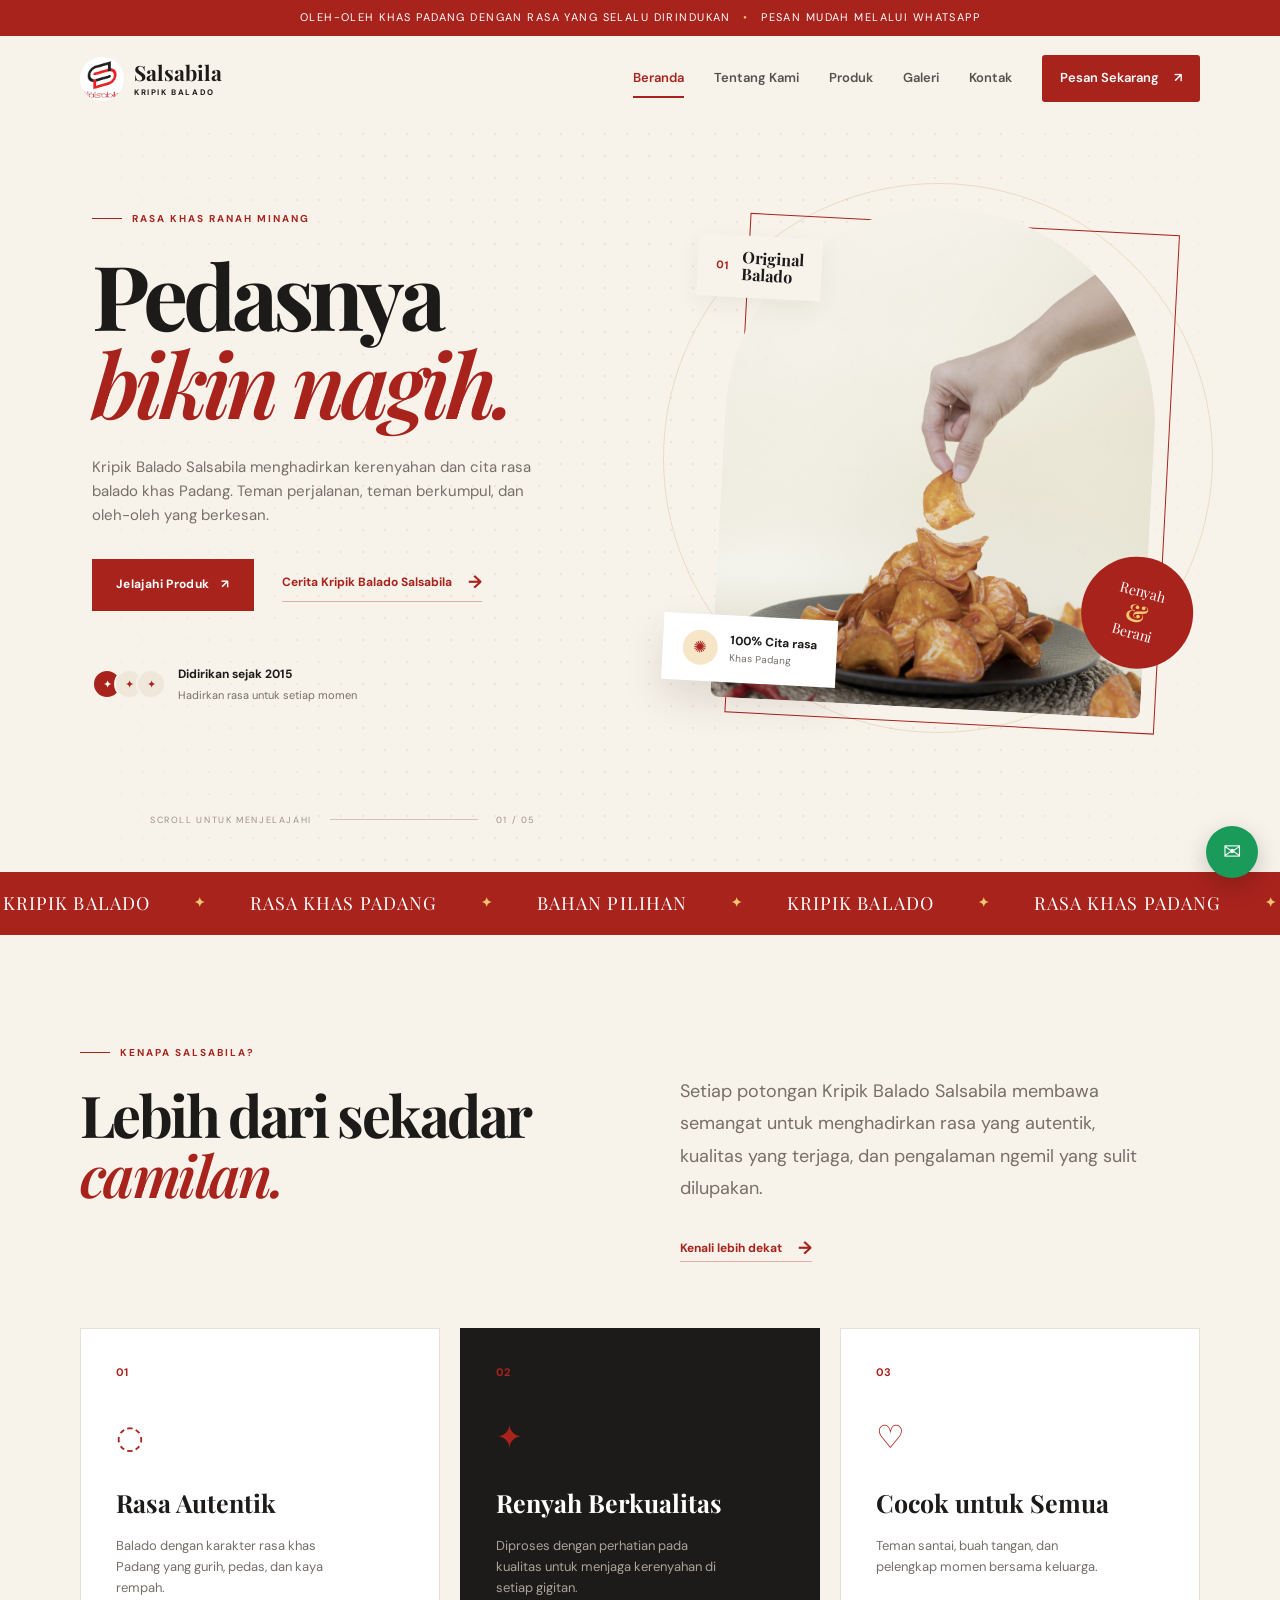
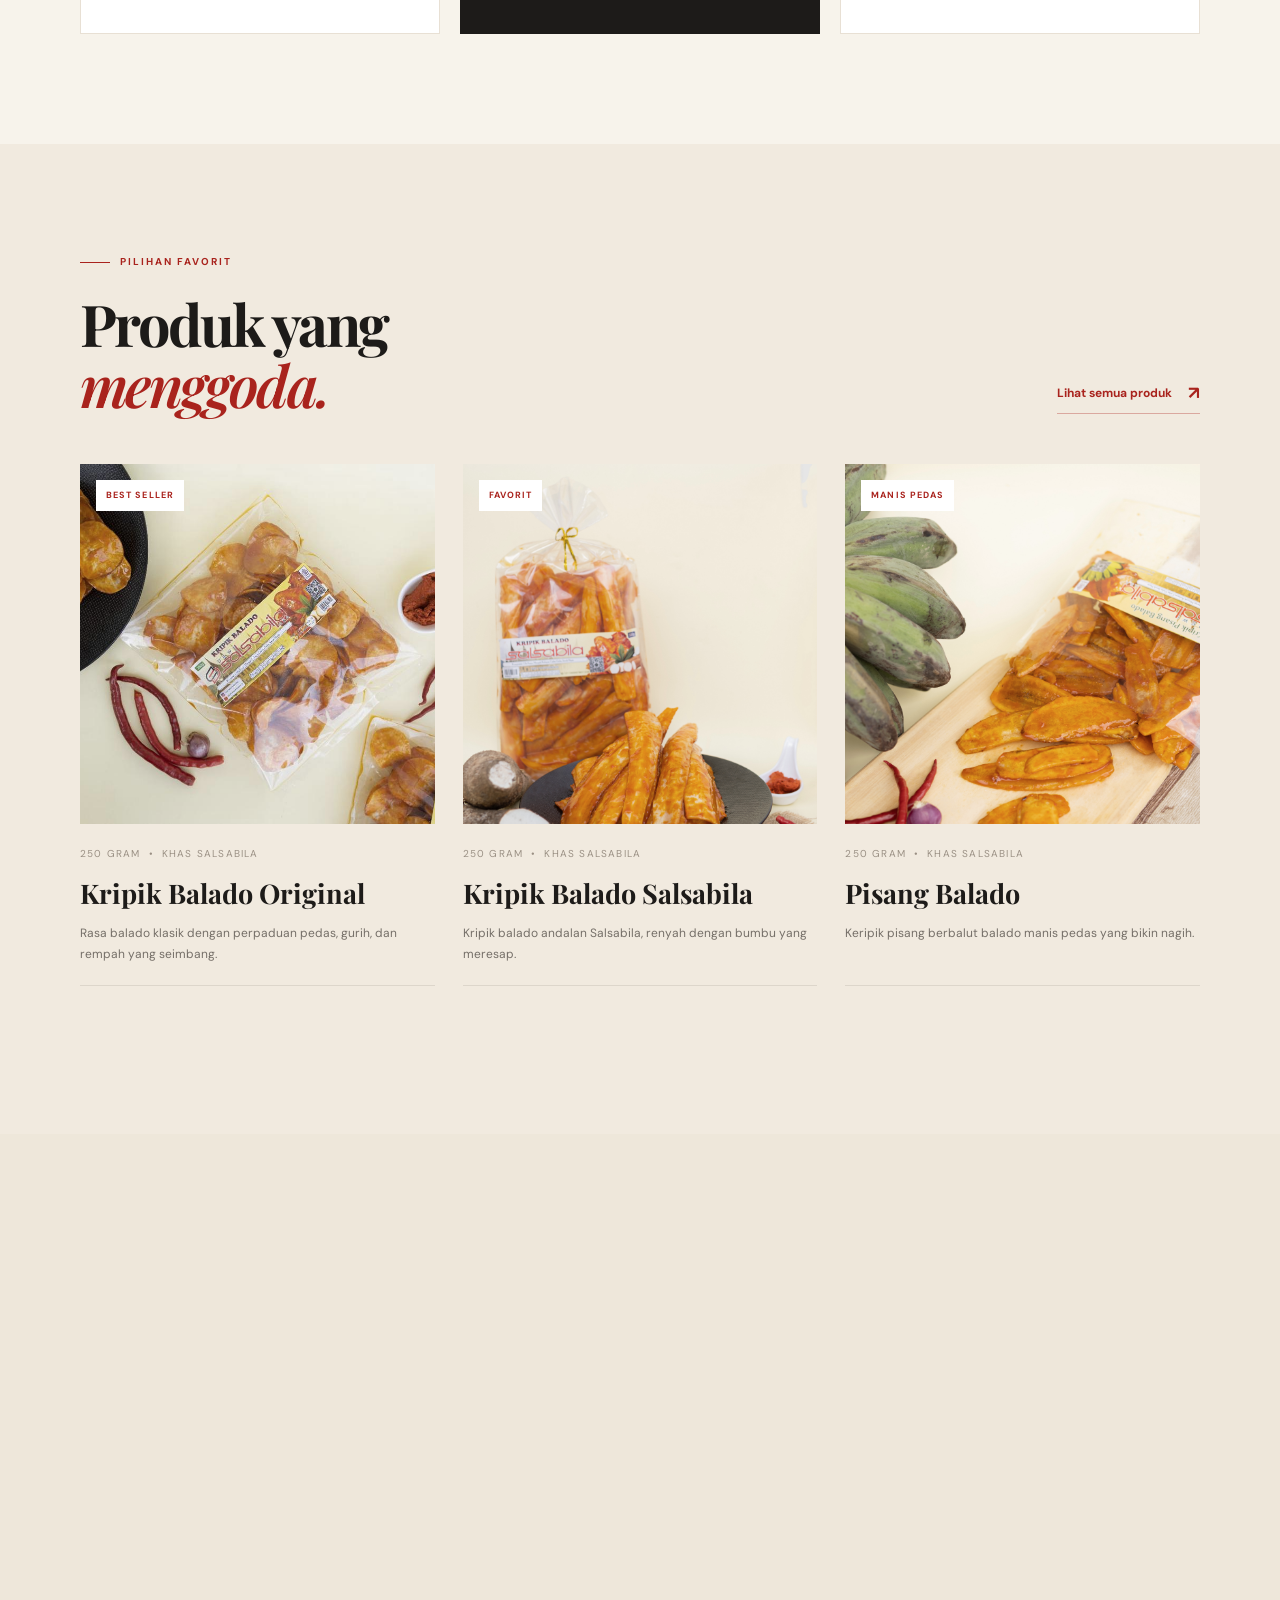
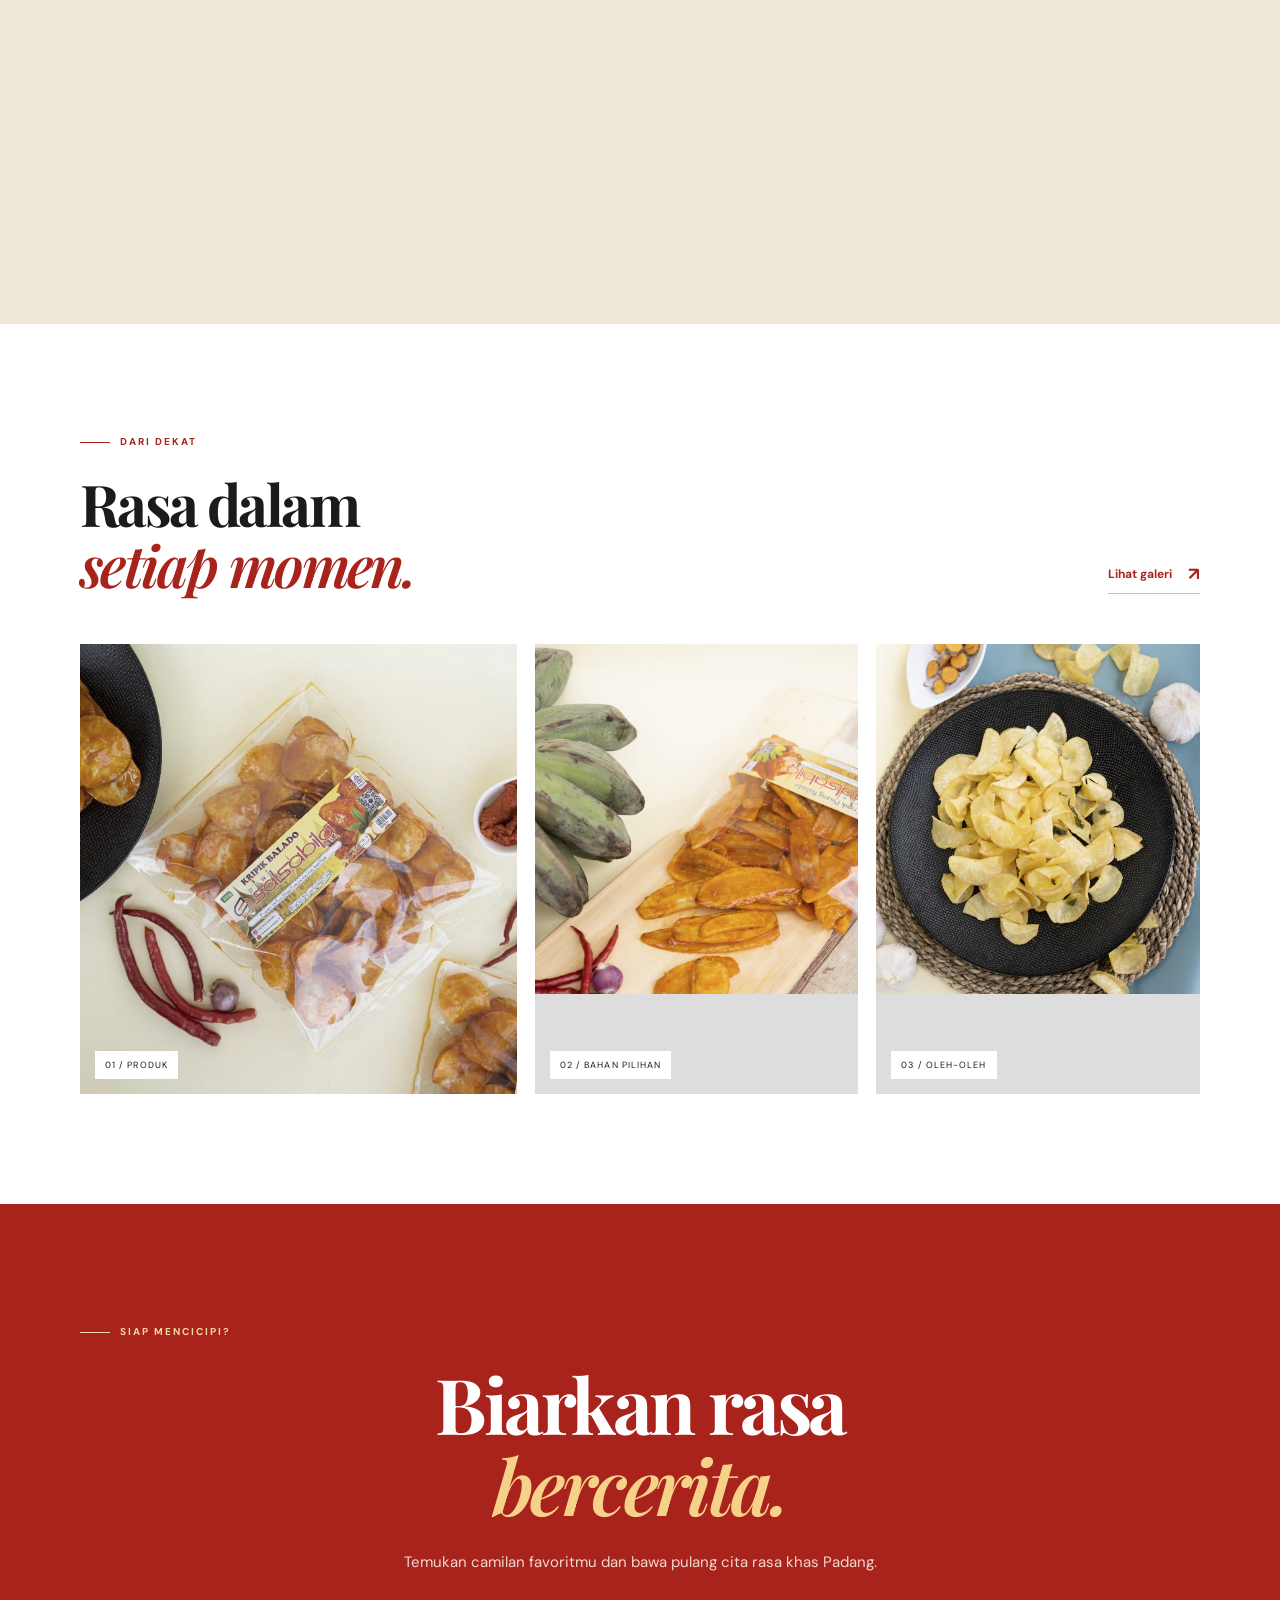
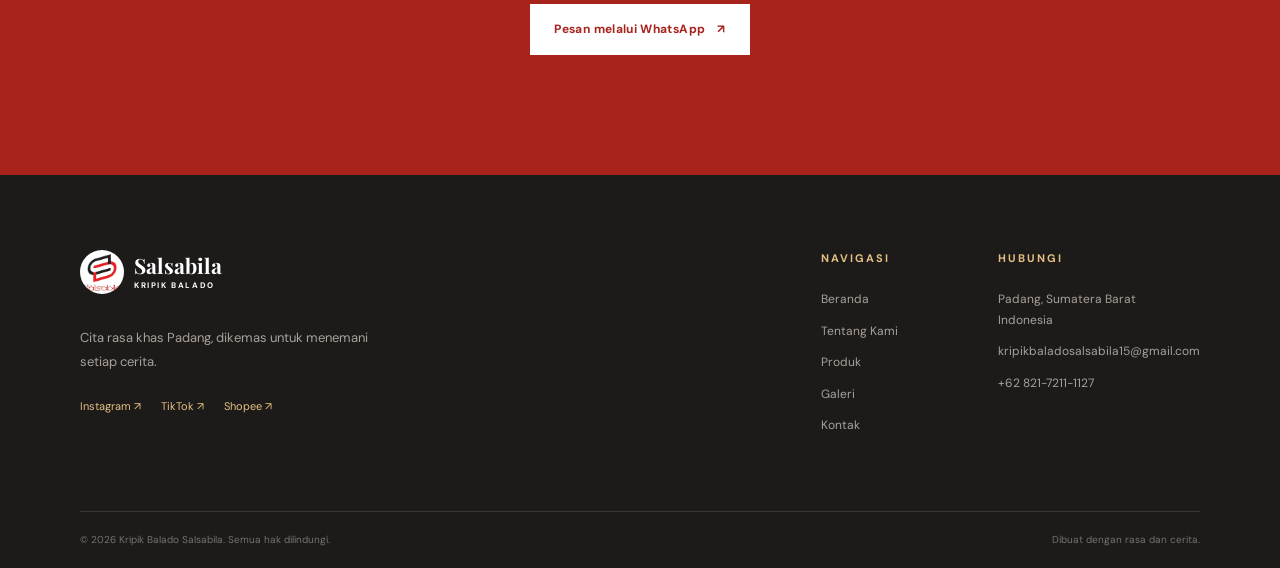
==== index.html @ 3f6d56c0 "project Bismillah YaAllah" ====
<!DOCTYPE html>
<html lang="id">

<head>
  <meta charset="UTF-8">
  <meta name="viewport" content="width=device-width, initial-scale=1.0">
  <meta name="description" content="Kripik Balado Salsabila - Cita rasa khas Padang, renyah, gurih, dan balado yang menggoda.">
  <title>Kripik Balado Salsabila | Cita Rasa Khas Padang</title>
  <link rel="icon" href="assets/images/logo.png">
  <link rel="preconnect" href="https://fonts.googleapis.com">
  <link rel="preconnect" href="https://fonts.gstatic.com" crossorigin>
  <link href="https://fonts.googleapis.com/css2?family=DM+Sans:wght@400;500;600;700&family=Playfair+Display:wght@600;700;800&display=swap" rel="stylesheet">
  <link rel="stylesheet" href="assets/css/style.css?v=5">
  <link rel="stylesheet" href="assets/css/components.css?v=5">
  <link rel="stylesheet" href="assets/css/responsive.css?v=5">
</head>

<body>
  <div class="announcement-bar">
    Oleh-oleh khas Padang dengan rasa yang selalu dirindukan <span>&bull;</span> Pesan mudah melalui WhatsApp
  </div>

  <header class="site-header" id="siteHeader">
    <div class="container nav-wrapper">
      <a class="brand" href="index.html" aria-label="Kripik Balado Salsabila">
        <span class="brand-mark"><img src="assets/images/logo.png" alt="Logo Kripik Balado Salsabila"></span>
        <span class="brand-text"><strong>Salsabila</strong><small>KRIPIK BALADO</small></span>
      </a>
      <button class="nav-toggle" id="navToggle" aria-label="Buka menu" aria-expanded="false">
        <span></span><span></span><span></span>
      </button>
      <nav class="main-nav" id="mainNav">
        <a class="active" href="index.html">Beranda</a>
        <a href="tentang.html">Tentang Kami</a>
        <a href="produk.html">Produk</a>
        <a href="galeri.html">Galeri</a>
        <a href="kontak.html">Kontak</a>
        <a class="nav-cta" href="https://wa.me/6282172111127?text=Halo%20Kripik%20Balado%20Salsabila,%20saya%20ingin%20memesan%20produk." target="_blank" rel="noopener noreferrer">Pesan Sekarang <span>&#8599;</span></a>
      </nav>
    </div>
  </header>

  <main class="page-fade">
    <!-- Hero -->
    <section class="hero section-pad">
      <div class="hero-pattern"></div>
      <div class="container hero-grid">
        <div class="hero-copy reveal">
          <div class="eyebrow"><span></span> Rasa khas ranah Minang</div>
          <h1>Pedasnya<br><em>bikin nagih.</em></h1>
          <p class="hero-description">
            Kripik Balado Salsabila menghadirkan kerenyahan dan cita rasa balado khas Padang.
            Teman perjalanan, teman berkumpul, dan oleh-oleh yang berkesan.
          </p>
          <div class="hero-actions">
            <a class="btn btn-primary" href="produk.html">Jelajahi Produk <span>&#8599;</span></a>
            <a class="text-link" href="tentang.html">Cerita Kripik Balado Salsabila <span>&#8594;</span></a>
          </div>
          <div class="hero-proof">
            <div class="avatar-stack"><span>&#10022;</span><span>&#10022;</span><span>&#10022;</span></div>
            <div><strong>Didirikan sejak 2015</strong><small>Hadirkan rasa untuk setiap momen</small></div>
          </div>
        </div>
        <div class="hero-visual reveal reveal-delay">
          <div class="hero-orbit orbit-one"></div>
          <div class="hero-orbit orbit-two"></div>
          <div class="hero-image-wrap">
            <div class="hero-label">
    <span>01</span>
    <strong>Original<br>Balado</strong>
</div>

<img src="assets/images/produk/piring.JPG" alt="Kripik Balado Salsabila">

<div class="hero-sticker">
    <span>Renyah</span>
    <strong>&amp;</strong>
    <span>Berani</span>
</div>
          <div class="floating-card">
            <span class="floating-icon">&#10042;</span>
            <div><strong>100% Cita rasa</strong><small>Khas Padang</small></div>
          </div>
        </div>
      </div>
      <div class="hero-bottom container">
        <span>SCROLL UNTUK MENJELAJAHI</span>
        <span class="scroll-line"></span>
        <span>01 / 05</span>
      </div>
    </section>

    <!-- Marquee -->
    <section class="marquee-strip">
      <div class="marquee-track">
        <span>KRIPIK BALADO</span><b>&#10022;</b>
        <span>RASA KHAS PADANG</span><b>&#10022;</b>
        <span>BAHAN PILIHAN</span><b>&#10022;</b>
        <span>KRIPIK BALADO</span><b>&#10022;</b>
        <span>RASA KHAS PADANG</span><b>&#10022;</b>
      </div>
    </section>

    <!-- Intro & fitur -->
    <section class="section-pad intro-section">
      <div class="container intro-grid">
        <div class="section-heading reveal">
          <div class="eyebrow"><span></span> Kenapa Salsabila?</div>
          <h2>Lebih dari sekadar<br><em>camilan.</em></h2>
        </div>
        <div class="intro-copy reveal reveal-delay">
          <p>
            Setiap potongan Kripik Balado Salsabila membawa semangat untuk menghadirkan rasa yang autentik,
            kualitas yang terjaga, dan pengalaman ngemil yang sulit dilupakan.
          </p>
          <a class="text-link" href="tentang.html">Kenali lebih dekat <span>&#8594;</span></a>
        </div>
      </div>
      <div class="container feature-grid">
        <article class="feature-card reveal">
          <div class="feature-number">01</div>
          <div class="feature-icon">&#9676;</div>
          <h3>Rasa Autentik</h3>
          <p>Balado dengan karakter rasa khas Padang yang gurih, pedas, dan kaya rempah.</p>
        </article>
        <article class="feature-card feature-card-dark reveal reveal-delay">
          <div class="feature-number">02</div>
          <div class="feature-icon">&#10022;</div>
          <h3>Renyah Berkualitas</h3>
          <p>Diproses dengan perhatian pada kualitas untuk menjaga kerenyahan di setiap gigitan.</p>
        </article>
        <article class="feature-card reveal reveal-delay-2">
          <div class="feature-number">03</div>
          <div class="feature-icon">&#9825;</div>
          <h3>Cocok untuk Semua</h3>
          <p>Teman santai, buah tangan, dan pelengkap momen bersama keluarga.</p>
        </article>
      </div>
    </section>

    <!-- Produk unggulan -->
    <section class="section-pad products-section">
      <div class="container section-topline">
        <div>
          <div class="eyebrow"><span></span> Pilihan favorit</div>
          <h2>Produk yang<br><em>menggoda.</em></h2>
        </div>
        <a class="text-link" href="produk.html">Lihat semua produk <span>&#8599;</span></a>
      </div>
      <div class="container product-grid home-products" id="featuredProducts"></div>
    </section>

    <!-- Cerita -->
    <section class="story-section section-pad">
      <div class="container story-grid">
        <div class="story-image reveal">
          <img src="assets/images/produk/kripikbaladoori.jpg" alt="Kripik balado original Salsabila">
          <span class="image-caption">Dari rempah, menjadi cerita.</span>
        </div>
        <div class="story-copy reveal reveal-delay">
          <div class="eyebrow"><span></span> Cerita Salsabila</div>
          <h2>Rasa yang lahir<br>dari <em>ketulusan.</em></h2>
          <p>
            Berawal dari kecintaan pada cita rasa khas Padang, Kripik Balado Salsabila tumbuh dengan satu tujuan:
            membuat camilan yang mampu membawa kehangatan rumah dan kekayaan rasa Nusantara ke lebih banyak orang.
          </p>
          <a class="btn btn-outline" href="tentang.html">Baca cerita kami <span>&#8599;</span></a>
          <div class="story-signature">Kripik Balado Salsabila <small>Est. 2015</small></div>
        </div>
      </div>
    </section>

    <!-- Galeri preview -->
    <section class="section-pad gallery-preview">
      <div class="container section-topline">
        <div>
          <div class="eyebrow"><span></span> Dari dekat</div>
          <h2>Rasa dalam<br><em>setiap momen.</em></h2>
        </div>
        <a class="text-link" href="galeri.html">Lihat galeri <span>&#8599;</span></a>
      </div>
      <div class="container gallery-grid">
        <a href="galeri.html" class="gallery-item gallery-large">
          <img src="assets/images/produk/kripikbalado.jpg" alt="Sajian kripik balado Salsabila">
          <span>01 / Produk</span>
        </a>
        <a href="galeri.html" class="gallery-item">
          <img src="assets/images/produk/pisangbalado.jpg" alt="Pisang balado Salsabila">
          <span>02 / Bahan pilihan</span>
        </a>
        <a href="galeri.html" class="gallery-item">
          <img src="assets/images/produk/Bawang.jpg" alt="Keripik bawang Salsabila">
          <span>03 / Oleh-oleh</span>
        </a>
      </div>
    </section>

    <!-- CTA -->
    <section class="cta-section">
      <div class="cta-pattern"></div>
      <div class="container cta-content">
        <div class="eyebrow light"><span></span> Siap mencicipi?</div>
        <h2>Biarkan rasa<br><em>bercerita.</em></h2>
        <p>Temukan camilan favoritmu dan bawa pulang cita rasa khas Padang.</p>
        <a class="btn btn-light" href="https://wa.me/6282172111127?text=Halo%20Kripik%20Balado%20Salsabila,%20saya%20ingin%20memesan%20produk." target="_blank" rel="noopener noreferrer">Pesan melalui WhatsApp <span>&#8599;</span></a>
      </div>
    </section>
  </main>

  <footer class="site-footer">
    <div class="container footer-main">
      <div class="footer-brand">
        <a class="brand brand-light" href="index.html">
          <span class="brand-mark"><img src="assets/images/logo.png" alt="Logo Kripik Balado Salsabila"></span>
          <span class="brand-text"><strong>Salsabila</strong><small>KRIPIK BALADO</small></span>
        </a>
        <p>Cita rasa khas Padang, dikemas untuk menemani setiap cerita.</p>
        <div class="social-links">
          <a href="https://www.instagram.com/kripikbaladosalsabila/" target="_blank" rel="noopener noreferrer">Instagram &#8599;</a>
          <a href="https://www.tiktok.com/@kripikbaladosalsabila15" target="_blank" rel="noopener noreferrer">TikTok &#8599;</a>
          <a href="https://shopee.co.id/kripikbaladosalsabila15" target="_blank" rel="noopener noreferrer">Shopee &#8599;</a>
        </div>
      </div>
      <div class="footer-links">
        <div>
          <h4>Navigasi</h4>
          <a href="index.html">Beranda</a>
          <a href="tentang.html">Tentang Kami</a>
          <a href="produk.html">Produk</a>
          <a href="galeri.html">Galeri</a>
          <a href="kontak.html">Kontak</a>
        </div>
        <div>
          <h4>Hubungi</h4>
          <p>Padang, Sumatera Barat<br>Indonesia</p>
          <a href="mailto:kripikbaladosalsabila15@gmail.com">kripikbaladosalsabila15@gmail.com</a>
          <a href="https://wa.me/6282172111127" target="_blank" rel="noopener noreferrer">+62 821-7211-1127</a>
        </div>
      </div>
    </div>
    <div class="container footer-bottom">
      <span>&copy; <span id="currentYear"></span> Kripik Balado Salsabila. Semua hak dilindungi.</span>
      <span>Dibuat dengan rasa dan cerita.</span>
    </div>
  </footer>

  <a class="floating-wa" href="https://wa.me/6282172111127?text=Halo%20Kripik%20Balado%20Salsabila%2C%20saya%20ingin%20bertanya." target="_blank" rel="noopener" aria-label="Chat WhatsApp">
    &#9993;<span>Chat dengan kami</span>
  </a>

  <script src="assets/js/main.js?v=3"></script>
  <script src="assets/js/produk.js?v=3"></script>
</body>

</html>
---- assets/css/style.css ----
/* ==========================================================================
   Kripik Balado Salsabila — Base & Layout
   Struktur:
   1. Design tokens (variabel)
   2. Reset & dasar
   3. Utilitas & layout container
   4. Tipografi umum
   5. Tombol & link
   ========================================================================== */

/* 1. Design tokens ---------------------------------------------------------- */
:root {
  --red: #a9231d;
  --red-dark: #7e1815;
  --cream: #f7f3eb;
  --cream-dark: #eee7da;
  --ink: #1d1b19;
  --muted: #756f68;
  --line: #ddd6cb;
  --gold: #c69a52;
  --white: #fff;

  --serif: 'Playfair Display', Georgia, serif;
  --sans: 'DM Sans', Arial, sans-serif;

  --shadow-sm: 0 8px 25px rgba(59, 26, 12, 0.06);
  --shadow-md: 0 18px 40px rgba(48, 18, 13, 0.12);

  --ease: cubic-bezier(0.22, 0.61, 0.36, 1);
  --transition: 0.3s var(--ease);
}

/* 2. Reset & dasar ---------------------------------------------------------- */
* {
  box-sizing: border-box;
  margin: 0;
  padding: 0;
}

html {
  scroll-behavior: smooth;
}

/* Beri jarak agar target anchor tidak tertutup header sticky */
section[id],
[id] {
  scroll-margin-top: 100px;
}

body {
  font-family: var(--sans);
  color: var(--ink);
  background: var(--cream);
  line-height: 1.6;
  overflow-x: hidden;
}

body.modal-open {
  overflow: hidden;
}

a {
  text-decoration: none;
  color: inherit;
}

button,
input,
textarea {
  font: inherit;
}

button {
  cursor: pointer;
  border: 0;
}

img {
  display: block;
  width: 100%;
  object-fit: cover;
}

/* 3. Utilitas & layout ------------------------------------------------------ */
.container {
  width: min(1120px, calc(100% - 140px));
  margin-inline: auto;
}

.section-pad {
  padding: 110px 0;
}

/* 4. Tipografi umum --------------------------------------------------------- */
h2 {
  font-family: var(--serif);
  font-size: clamp(42px, 4.5vw, 65px);
  line-height: 1.05;
  letter-spacing: -0.045em;
}

h2 em {
  color: var(--red);
  font-weight: 600;
}

.eyebrow {
  display: flex;
  align-items: center;
  gap: 10px;
  text-transform: uppercase;
  letter-spacing: 0.2em;
  font-size: 10px;
  font-weight: 700;
  color: var(--red);
  margin-bottom: 23px;
}

.eyebrow > span {
  width: 30px;
  height: 1px;
  background: currentColor;
}

.eyebrow.light {
  color: #f5d8a0;
}

/* 5. Tombol & link ---------------------------------------------------------- */
.btn {
  display: inline-flex;
  align-items: center;
  justify-content: center;
  padding: 15px 23px;
  border: 1px solid transparent;
  font-size: 12px;
  font-weight: 700;
  letter-spacing: 0.03em;
  transition: transform var(--transition), background var(--transition), color var(--transition);
}

.btn span {
  margin-left: 12px;
}

.btn-primary {
  background: var(--red);
  color: #fff;
}

.btn-primary:hover {
  background: var(--red-dark);
  transform: translateY(-2px);
}

.btn-outline {
  border-color: var(--ink);
}

.btn-outline:hover {
  background: var(--ink);
  color: #fff;
}

.btn-light {
  background: #fff;
  color: var(--red);
}

.btn-light:hover {
  background: #f8e7c7;
  transform: translateY(-2px);
}

.text-link {
  font-size: 12px;
  font-weight: 700;
  border-bottom: 1px solid rgba(169, 35, 29, 0.33);
  padding-bottom: 5px;
  color: var(--red);
  transition: border-color var(--transition);
}

.text-link:hover {
  border-color: var(--red);
}

.text-link span {
  margin-left: 13px;
  font-size: 18px;
  vertical-align: -2px;
}
---- assets/css/components.css ----
/* ==========================================================================
   Kripik Balado Salsabila — Komponen
   Struktur:
   1. Page transition & reveal
   2. Announcement bar
   3. Header & navigasi
   4. Hero (beranda)
   5. Marquee strip
   6. Section: intro & fitur
   7. Section: produk
   8. Section: cerita
   9. Section: galeri
   10. Section: CTA
   11. Footer
   12. Floating WhatsApp
   13. Page hero (halaman dalam)
   14. Katalog produk & modal
   15. Halaman Tentang
   16. Halaman Galeri
   17. Halaman Kontak
   ========================================================================== */

/* 1. Page transition & reveal ---------------------------------------------- */
/* Fade-in halus saat halaman dimuat */
.page-fade {
  opacity: 0;
  transform: translateY(12px);
  transition: opacity 0.55s var(--ease), transform 0.55s var(--ease);
}

.page-fade.is-ready {
  opacity: 1;
  transform: none;
}

/* Fade-out saat berpindah ke halaman lain */
.page-fade.is-leaving {
  opacity: 0;
  transform: translateY(-10px);
}

/* Reveal on scroll */
.reveal {
  opacity: 0;
  transform: translateY(25px);
  transition: opacity 0.8s var(--ease), transform 0.8s var(--ease);
}

.reveal.visible {
  opacity: 1;
  transform: none;
}

.reveal-delay {
  transition-delay: 0.15s;
}

.reveal-delay-2 {
  transition-delay: 0.3s;
}

/* 2. Announcement bar ------------------------------------------------------- */
.announcement-bar {
  background: var(--red);
  color: #fff;
  text-align: center;
  font-size: 11px;
  letter-spacing: 0.13em;
  text-transform: uppercase;
  padding: 9px 20px;
}

.announcement-bar span {
  margin: 0 8px;
  color: #f2c66c;
}

/* 3. Header & navigasi ------------------------------------------------------ */
.site-header {
  position: sticky;
  top: 0;
  z-index: 50;
  background: rgba(247, 243, 235, 0.94);
  backdrop-filter: blur(15px);
  border-bottom: 1px solid transparent;
  transition: border-color var(--transition), box-shadow var(--transition);
}

.site-header.scrolled {
  border-color: var(--line);
  box-shadow: var(--shadow-sm);
}

.nav-wrapper {
  height: 86px;
  display: flex;
  align-items: center;
  justify-content: space-between;
  gap: 30px;
}

.brand {
  display: inline-flex;
  align-items: center;
  gap: 10px;
}

.brand-mark {
  width: 44px;
  height: 44px;
  border-radius: 50%;
  overflow: hidden;
  display: grid;
  place-items: center;
  background: #fff;
  flex-shrink: 0;
}

.brand-mark img {
  width: 100%;
  height: 100%;
  object-fit: cover;
}

.brand-text {
  display: flex;
  flex-direction: column;
  line-height: 1;
}

.brand-text strong {
  font-family: var(--serif);
  font-size: 21px;
}

.brand-text small {
  font-size: 8px;
  letter-spacing: 0.2em;
  font-weight: 700;
  margin-top: 5px;
}

.main-nav {
  display: flex;
  align-items: center;
  gap: 30px;
  font-size: 13px;
  font-weight: 600;
}

.main-nav > a:not(.nav-cta) {
  position: relative;
  padding: 32px 0;
  color: #57514b;
  transition: color var(--transition);
}

.main-nav > a:not(.nav-cta)::after {
  content: '';
  position: absolute;
  bottom: 23px;
  left: 0;
  width: 0;
  height: 2px;
  background: var(--red);
  transition: width 0.25s var(--ease);
}

.main-nav > a:not(.nav-cta):hover::after,
.main-nav > a.active::after {
  width: 100%;
}

.main-nav > a.active {
  color: var(--red);
}

.nav-cta {
  background: var(--red);
  color: #fff !important;
  padding: 13px 18px;
  border-radius: 3px;
  transition: background var(--transition);
}

.nav-cta:hover {
  background: var(--red-dark);
}

.nav-cta span {
  margin-left: 12px;
}

.nav-toggle {
  display: none;
  background: none;
  width: 35px;
}

.nav-toggle span {
  height: 2px;
  background: var(--ink);
  display: block;
  margin: 6px 0;
  transition: transform 0.25s var(--ease), opacity 0.25s var(--ease);
}

/* 4. Hero ------------------------------------------------------------------- */
.hero {
  position: relative;
  min-height: 690px;
  display: flex;
  align-items: center;
  padding-top: 85px;
  padding-bottom: 45px;
  overflow: hidden;
}

.hero-pattern,
.cta-pattern {
  position: absolute;
  inset: 0;
  pointer-events: none;
  background-image: radial-gradient(rgba(187, 169, 142, 0.2) 1px, transparent 1px);
  background-size: 22px 22px;
  mask-image: linear-gradient(90deg, transparent, black 30%, black 75%, transparent);
}

.hero-grid {
  display: grid;
  grid-template-columns: 1fr 1fr;
  align-items: center;
  gap: 70px;
  position: relative;
  z-index: 1;
}

/* Beri sedikit ruang di sisi kiri teks hero agar tidak terlalu mepet */
@media (min-width: 761px) {
  .hero-copy {
    padding-left: 12px;
  }
}

.hero h1,
.page-hero h1 {
  font-family: var(--serif);
  font-size: clamp(60px, 7vw, 102px);
  line-height: 0.98;
  letter-spacing: -0.055em;
  font-weight: 700;
}

.hero h1 em,
.page-hero h1 em {
  color: var(--red);
  font-weight: 600;
}

.hero-description {
  max-width: 460px;
  color: var(--muted);
  font-size: 15px;
  margin: 30px 0 32px;
}

.hero-actions {
  display: flex;
  align-items: center;
  gap: 28px;
  flex-wrap: wrap;
}

.hero-proof {
  display: flex;
  align-items: center;
  gap: 12px;
  margin-top: 54px;
}

.hero-proof strong,
.hero-proof small {
  display: block;
}

.hero-proof strong {
  font-size: 12px;
}

.hero-proof small {
  font-size: 11px;
  color: var(--muted);
  margin-top: 3px;
}

.avatar-stack {
  display: flex;
}

.avatar-stack span {
  width: 30px;
  height: 30px;
  border-radius: 50%;
  background: var(--cream-dark);
  border: 2px solid var(--cream);
  display: grid;
  place-items: center;
  color: var(--red);
  font-size: 11px;
  margin-left: -8px;
}

.avatar-stack span:first-child {
  margin-left: 0;
  background: var(--red);
  color: #fff;
}

.hero-visual {
  position: relative;
  min-height: 500px;
  display: flex;
  align-items: center;
  justify-content: center;
}

.hero-image-wrap {
  position: relative;
  width: min(430px, 100%);
  height: 500px;
  transform: rotate(3deg);
  z-index: 2;
  animation: float-image 6s var(--ease) infinite;
}

/* Efek mengambang untuk gambar hero (mempertahankan kemiringan 3deg) */
@keyframes float-image {
  0%,
  100% {
    transform: rotate(3deg) translateY(0);
  }
  50% {
    transform: rotate(3deg) translateY(-18px);
  }
}

/* Efek mengambang untuk kartu & stiker melayang */
@keyframes float-soft {
  0%,
  100% {
    transform: translateY(0);
  }
  50% {
    transform: translateY(-12px);
  }
}

.hero-image-wrap::before {
  content: '';
  position: absolute;
  inset: 15px -15px -15px 15px;
  border: 1px solid var(--red);
  z-index: -1;
}

.hero-image-wrap img {
  position: relative;
  z-index: 1;
  height: 100%;
  border-radius: 215px 215px 8px 8px;
  filter: saturate(0.85);
}

.hero-label {
  position: absolute;
  z-index: 3;
  top: 38px;
  left: -35px;
  background: var(--cream);
  padding: 14px 18px;
  display: flex;
  gap: 14px;
  align-items: center;
  box-shadow: var(--shadow-sm);
}

.hero-label span {
  font-size: 11px;
  color: var(--red);
  font-weight: 700;
}

.hero-label strong {
  font-family: var(--serif);
  font-size: 16px;
  line-height: 1.05;
}

.hero-sticker {
  position: absolute;
  z-index: 3;
  right: -48px;
  bottom: 50px;
  width: 112px;
  height: 112px;
  border-radius: 50%;
  background: var(--red);
  color: #fff;
  display: flex;
  flex-direction: column;
  align-items: center;
  justify-content: center;
  line-height: 1.1;
  transform: rotate(12deg);
  font-family: var(--serif);
  animation: float-sticker 5s var(--ease) infinite;
}

@keyframes float-sticker {
  0%,
  100% {
    transform: rotate(12deg) translateY(0);
  }
  50% {
    transform: rotate(12deg) translateY(-10px);
  }
}

.hero-sticker strong {
  font-size: 24px;
  color: #f4c66e;
}

.hero-sticker span {
  font-size: 14px;
}

.floating-card {
  position: absolute;
  bottom: 15px;
  left: -50px;
  background: #fff;
  padding: 16px 20px;
  display: flex;
  align-items: center;
  gap: 12px;
  box-shadow: var(--shadow-md);
  z-index: 3;
  animation: float-soft 5.5s var(--ease) infinite;
  animation-delay: 0.8s;
}

.floating-icon {
  width: 35px;
  height: 35px;
  border-radius: 50%;
  background: #f6e6c7;
  color: var(--red);
  display: grid;
  place-items: center;
}

.floating-card strong,
.floating-card small {
  display: block;
}

.floating-card strong {
  font-size: 12px;
}

.floating-card small {
  font-size: 10px;
  color: var(--muted);
}

.hero-orbit {
  position: absolute;
  border: 1px solid rgba(198, 154, 82, 0.27);
  border-radius: 50%;
  z-index: 0;
}

.orbit-one {
  width: 550px;
  height: 550px;
}

.orbit-two {
  width: 390px;
  height: 390px;
}

.hero-bottom {
  display: flex;
  align-items: center;
  gap: 18px;
  margin-top: 35px;
  color: #9b9185;
  font-size: 9px;
  letter-spacing: 0.18em;
}

.scroll-line {
  height: 1px;
  background: #cfc5b8;
  flex: 1;
  min-width: 40px;
}

/* 5. Marquee strip ---------------------------------------------------------- */
.marquee-strip {
  background: var(--red);
  overflow: hidden;
  color: #fff;
  padding: 17px 0;
  white-space: nowrap;
}

.marquee-track {
  display: flex;
  justify-content: space-around;
  align-items: center;
  gap: 38px;
  min-width: max-content;
  animation: marquee 28s linear infinite;
  font-family: var(--serif);
  font-size: 18px;
  letter-spacing: 0.06em;
}

.marquee-track b {
  font-family: var(--sans);
  color: #f2c66c;
  font-size: 13px;
}

@keyframes marquee {
  to {
    transform: translateX(-35%);
  }
}

/* 6. Section: intro & fitur ------------------------------------------------- */
.intro-grid {
  display: grid;
  grid-template-columns: 1fr 1fr;
  gap: 80px;
  margin-bottom: 65px;
}

.intro-copy {
  max-width: 470px;
  padding-top: 30px;
}

.intro-copy p {
  font-size: 18px;
  color: var(--muted);
  line-height: 1.8;
  margin-bottom: 30px;
}

.feature-grid {
  display: grid;
  grid-template-columns: repeat(3, 1fr);
  gap: 20px;
}

.feature-card {
  min-height: 300px;
  padding: 35px;
  background: #fff;
  border: 1px solid #e8e0d4;
  position: relative;
  transition: transform var(--transition), box-shadow var(--transition);
}

.feature-card:hover {
  transform: translateY(-6px);
  box-shadow: var(--shadow-sm);
}

.feature-card-dark {
  background: var(--ink);
  color: #fff;
  border-color: var(--ink);
}

.feature-number {
  font-size: 11px;
  color: var(--red);
  font-weight: 700;
}

.feature-icon {
  font-size: 32px;
  color: var(--red);
  margin: 30px 0 20px;
}

.feature-card h3 {
  font-family: var(--serif);
  font-size: 25px;
  margin-bottom: 13px;
}

.feature-card p {
  font-size: 13px;
  color: var(--muted);
  max-width: 230px;
}

.feature-card-dark p {
  color: #aaa39c;
}

.section-heading.centered {
  text-align: center;
}

.section-heading.centered .eyebrow {
  justify-content: center;
}

/* 7. Section: produk -------------------------------------------------------- */
.section-topline {
  display: flex;
  justify-content: space-between;
  align-items: flex-end;
  gap: 30px;
  margin-bottom: 50px;
}

.products-section {
  background: #f1eadf;
}

.product-grid {
  display: grid;
  grid-template-columns: repeat(3, 1fr);
  gap: 28px;
}

.product-card {
  min-width: 0;
}

.product-image {
  height: 360px;
  background: #e5ded2;
  position: relative;
  overflow: hidden;
}

.product-image img {
  height: 100%;
  transition: transform 0.5s var(--ease);
  filter: saturate(0.82);
}

.product-card:hover .product-image img {
  transform: scale(1.06);
}

.product-badge {
  position: absolute;
  top: 16px;
  left: 16px;
  background: #fff;
  color: var(--red);
  font-size: 9px;
  font-weight: 700;
  text-transform: uppercase;
  letter-spacing: 0.12em;
  padding: 8px 10px;
  z-index: 2;
}

.quick-view {
  position: absolute;
  right: 15px;
  bottom: 15px;
  background: var(--red);
  color: #fff;
  width: 42px;
  height: 42px;
  border-radius: 50%;
  font-size: 17px;
  opacity: 0;
  transform: translateY(10px);
  transition: opacity var(--transition), transform var(--transition);
}

.product-card:hover .quick-view {
  opacity: 1;
  transform: translateY(0);
}

.product-info {
  padding: 22px 0;
}

.product-meta {
  font-size: 10px;
  color: #9a9084;
  text-transform: uppercase;
  letter-spacing: 0.12em;
  display: flex;
  gap: 8px;
}

.product-info h3 {
  font-family: var(--serif);
  font-size: 27px;
  margin: 10px 0 8px;
}

.product-info p {
  font-size: 12px;
  color: var(--muted);
  line-height: 1.7;
  min-height: 42px;
}

.product-bottom {
  display: flex;
  justify-content: space-between;
  align-items: center;
  border-top: 1px solid var(--line);
  margin-top: 20px;
  padding-top: 16px;
}

.product-bottom strong {
  font-family: var(--serif);
  font-size: 20px;
}

.order-link {
  background: none;
  color: var(--red);
  font-size: 11px;
  font-weight: 700;
}

.order-link span {
  font-size: 16px;
  margin-left: 8px;
}

/* 8. Section: cerita -------------------------------------------------------- */
.story-section {
  background: var(--cream-dark);
}

.story-grid {
  display: grid;
  grid-template-columns: 1fr 1fr;
  gap: 90px;
  align-items: center;
}

.story-image {
  position: relative;
}

.story-image img {
  height: 570px;
}

.image-caption {
  position: absolute;
  bottom: 20px;
  left: 20px;
  background: var(--cream);
  padding: 10px 14px;
  font-family: var(--serif);
  font-size: 15px;
}

.story-copy p {
  font-size: 15px;
  color: var(--muted);
  line-height: 1.9;
  max-width: 450px;
  margin: 27px 0 30px;
}

.story-signature {
  font-family: var(--serif);
  font-style: italic;
  font-size: 35px;
  margin-top: 40px;
  color: var(--red);
}

.story-signature small {
  display: block;
  font-family: var(--sans);
  font-size: 9px;
  font-style: normal;
  text-transform: uppercase;
  letter-spacing: 0.18em;
  color: var(--muted);
  margin-top: -5px;
}

/* 9. Section: galeri -------------------------------------------------------- */
.gallery-preview {
  background: #fff;
}

.gallery-grid {
  display: grid;
  grid-template-columns: 1.35fr 1fr 1fr;
  gap: 18px;
}

.gallery-item {
  position: relative;
  display: block;
  overflow: hidden;
  background: #ddd;
}

.gallery-item img {
  height: 350px;
  transition: transform 0.5s var(--ease), filter 0.5s var(--ease);
  filter: saturate(0.75);
}

.gallery-item:hover img {
  transform: scale(1.05);
  filter: saturate(1);
}

.gallery-large img {
  height: 450px;
}

.gallery-item span,
.gallery-item figcaption {
  position: absolute;
  bottom: 15px;
  left: 15px;
  background: #fff;
  color: var(--ink);
  padding: 7px 10px;
  font-size: 9px;
  letter-spacing: 0.12em;
  text-transform: uppercase;
}

/* 10. Section: CTA ---------------------------------------------------------- */
.cta-section {
  position: relative;
  background: var(--red);
  color: #fff;
  text-align: center;
  padding: 120px 0;
  overflow: hidden;
}

.cta-section .cta-pattern {
  opacity: 0.25;
}

.cta-content {
  position: relative;
}

.cta-content h2 {
  font-size: clamp(48px, 6vw, 80px);
}

.cta-content h2 em {
  color: #f6d18a;
}

.cta-content p {
  color: #f4d7d0;
  margin: 25px 0 30px;
  font-size: 15px;
}

/* 11. Footer ---------------------------------------------------------------- */
.site-footer {
  background: var(--ink);
  color: #fff;
  padding-top: 75px;
}

.footer-main {
  display: flex;
  justify-content: space-between;
  gap: 80px;
  padding-bottom: 65px;
}

.brand-light .brand-text strong {
  color: #fff;
}

.footer-brand {
  max-width: 320px;
}

.footer-brand p {
  color: #a8a09a;
  font-size: 13px;
  line-height: 1.8;
  margin: 25px 0;
}

.social-links {
  display: flex;
  gap: 20px;
  flex-wrap: wrap;
}

.social-links a {
  font-size: 11px;
  color: #e4c083;
  transition: color var(--transition);
}

.social-links a:hover {
  color: #fff;
}

.footer-links {
  display: flex;
  gap: 100px;
}

.footer-links h4 {
  font-size: 11px;
  text-transform: uppercase;
  letter-spacing: 0.18em;
  color: #e4c083;
  margin-bottom: 22px;
}

.footer-links a,
.footer-links p {
  display: block;
  font-size: 12px;
  color: #a8a09a;
  margin-bottom: 11px;
  line-height: 1.7;
}

.footer-links a {
  transition: color var(--transition);
}

.footer-links a:hover {
  color: #fff;
}

.footer-bottom {
  border-top: 1px solid #393634;
  padding: 20px 0;
  display: flex;
  justify-content: space-between;
  color: #77716c;
  font-size: 10px;
}

/* 12. Floating WhatsApp ----------------------------------------------------- */
.floating-wa {
  position: fixed;
  bottom: 22px;
  right: 22px;
  z-index: 40;
  width: 52px;
  height: 52px;
  border-radius: 50%;
  background: #1b9b59;
  color: #fff;
  display: flex;
  align-items: center;
  justify-content: center;
  font-size: 22px;
  box-shadow: 0 8px 25px rgba(0, 0, 0, 0.2);
  transition: transform var(--transition);
}

.floating-wa:hover {
  transform: translateY(-3px);
}

.floating-wa span {
  position: absolute;
  right: 62px;
  white-space: nowrap;
  background: var(--ink);
  font-size: 10px;
  padding: 8px 12px;
  opacity: 0;
  pointer-events: none;
  transition: opacity var(--transition);
}

.floating-wa:hover span {
  opacity: 1;
}

/* 13. Page hero (halaman dalam) --------------------------------------------- */
.page-hero {
  padding: 100px 0 90px;
  background: var(--cream-dark);
  position: relative;
  overflow: hidden;
}

.page-hero::after {
  content: 'S';
  position: absolute;
  right: 8%;
  top: -45px;
  font-family: var(--serif);
  font-size: 400px;
  line-height: 1;
  color: rgba(255, 255, 255, 0.27);
  pointer-events: none;
}

.page-hero .container {
  position: relative;
  z-index: 1;
}

.page-hero h1 {
  font-size: clamp(55px, 7vw, 90px);
  max-width: 800px;
}

.page-hero p {
  max-width: 510px;
  color: var(--muted);
  font-size: 15px;
  margin-top: 28px;
}

/* 14. Katalog produk & modal ------------------------------------------------ */
.catalog-section {
  background: #fff;
}

.catalog-toolbar {
  display: flex;
  align-items: center;
  justify-content: space-between;
  gap: 20px;
  margin-bottom: 45px;
}

.filter-tabs {
  display: flex;
  gap: 10px;
  flex-wrap: wrap;
}

.filter-tabs button {
  padding: 10px 17px;
  border: 1px solid var(--line);
  background: transparent;
  color: var(--muted);
  font-size: 11px;
  font-weight: 700;
  transition: background var(--transition), color var(--transition), border-color var(--transition);
}

.filter-tabs button.active,
.filter-tabs button:hover {
  background: var(--red);
  color: #fff;
  border-color: var(--red);
}

.catalog-count {
  font-size: 11px;
  color: var(--muted);
}

.catalog-grid {
  grid-template-columns: repeat(3, 1fr);
}

.modal {
  display: none;
  position: fixed;
  inset: 0;
  z-index: 100;
  align-items: center;
  justify-content: center;
  padding: 25px;
}

.modal.open {
  display: flex;
}

.modal-backdrop {
  position: absolute;
  inset: 0;
  background: rgba(22, 16, 13, 0.8);
  backdrop-filter: blur(5px);
}

.modal-card {
  position: relative;
  background: var(--cream);
  max-width: 850px;
  width: 100%;
  z-index: 1;
  padding: 35px;
  animation: modal-in 0.4s var(--ease);
}

@keyframes modal-in {
  from {
    opacity: 0;
    transform: translateY(20px) scale(0.98);
  }
  to {
    opacity: 1;
    transform: none;
  }
}

.modal-close {
  position: absolute;
  right: 15px;
  top: 12px;
  background: none;
  font-size: 28px;
  color: var(--muted);
  z-index: 2;
}

.modal-product {
  display: grid;
  grid-template-columns: 1fr 1fr;
  gap: 35px;
  align-items: center;
}

.modal-product img {
  height: 450px;
}

.modal-product-copy {
  padding: 20px;
}

.modal-product-copy h2 {
  font-size: 44px;
  margin: 16px 0;
}

.modal-product-copy p {
  color: var(--muted);
  font-size: 14px;
  margin-bottom: 20px;
}

.modal-price {
  font-family: var(--serif);
  font-size: 27px;
  display: block;
  margin-bottom: 25px;
}

/* 15. Halaman Tentang ------------------------------------------------------- */
.about-main {
  background: #fff;
}

.about-grid {
  display: grid;
  grid-template-columns: 1fr 1fr;
  gap: 100px;
  align-items: center;
}

.about-image {
  position: relative;
}

.about-image img {
  height: 600px;
}

.about-year {
  position: absolute;
  bottom: 25px;
  right: -25px;
  background: var(--red);
  color: #fff;
  padding: 20px 25px;
}

.about-year strong {
  font-family: var(--serif);
  font-size: 38px;
  display: block;
  line-height: 1;
}

.about-year span {
  font-size: 10px;
  text-transform: uppercase;
  letter-spacing: 0.1em;
}

.about-copy p {
  color: var(--muted);
  font-size: 15px;
  line-height: 1.9;
  margin: 25px 0;
}

.signature-block {
  border-top: 1px solid var(--line);
  padding-top: 25px;
  margin-top: 35px;
}

.signature-block strong {
  font-family: var(--serif);
  font-size: 35px;
  font-style: italic;
  color: var(--red);
  display: block;
}

.signature-block span {
  font-size: 10px;
  text-transform: uppercase;
  letter-spacing: 0.16em;
  color: var(--muted);
}

.values-section {
  background: var(--cream-dark);
}

.values-grid {
  display: grid;
  grid-template-columns: repeat(3, 1fr);
  gap: 20px;
  margin-top: 60px;
}

.values-grid article {
  background: #fff;
  padding: 35px;
  min-height: 220px;
  transition: transform var(--transition), box-shadow var(--transition);
}

.values-grid article:hover {
  transform: translateY(-6px);
  box-shadow: var(--shadow-sm);
}

.values-grid article > span {
  color: var(--red);
  font-weight: 700;
  font-size: 11px;
}

.values-grid h3 {
  font-family: var(--serif);
  font-size: 27px;
  margin: 25px 0 10px;
}

.values-grid p {
  font-size: 13px;
  color: var(--muted);
}

/* 16. Halaman Galeri -------------------------------------------------------- */
.gallery-page {
  background: #fff;
}

.full-gallery-grid {
  display: grid;
  grid-template-columns: repeat(2, 1fr);
  gap: 25px;
}

.full-gallery-grid .gallery-large {
  grid-row: span 2;
}

.full-gallery-grid .gallery-item img {
  height: 390px;
}

.full-gallery-grid .gallery-large img {
  height: 805px;
}

/* 17. Halaman Kontak -------------------------------------------------------- */
.contact-section {
  background: #fff;
}

.contact-grid {
  display: grid;
  grid-template-columns: 1fr 1fr;
  gap: 100px;
  align-items: start;
}

.contact-info p {
  color: var(--muted);
  font-size: 15px;
  max-width: 410px;
  margin: 25px 0 35px;
}

.contact-list {
  border-top: 1px solid var(--line);
}

.contact-list a {
  display: flex;
  align-items: center;
  gap: 18px;
  border-bottom: 1px solid var(--line);
  padding: 18px 0;
  transition: color var(--transition);
}

.contact-list a:hover {
  color: var(--red);
}

.contact-symbol {
  width: 42px;
  height: 42px;
  border-radius: 50%;
  display: grid;
  place-items: center;
  color: #fff;
  flex-shrink: 0;
  box-shadow: 0 6px 16px rgba(0, 0, 0, 0.12);
  transition: transform var(--transition);
}

.contact-list a:hover .contact-symbol {
  transform: scale(1.08);
}

.contact-symbol svg {
  width: 22px;
  height: 22px;
}

/* Warna resmi tiap brand */
.brand-wa {
  background: #25d366;
}

.brand-email {
  background: #ea4335;
}

.brand-ig {
  background: linear-gradient(45deg, #f09433, #e6683c 25%, #dc2743 50%, #cc2366 75%, #bc1888);
}

.brand-tiktok {
  background: #010101;
}

.brand-shopee {
  background: #ee4d2d;
}

.contact-list small,
.contact-list strong {
  display: block;
}

.contact-list small {
  color: var(--muted);
  font-size: 10px;
  text-transform: uppercase;
  letter-spacing: 0.12em;
}

.contact-list strong {
  font-size: 13px;
  margin-top: 3px;
}

.contact-form-card {
  background: var(--cream);
  padding: 35px;
}

.contact-form-card h3 {
  font-family: var(--serif);
  font-size: 30px;
  margin-bottom: 25px;
}

.contact-form-card label {
  display: block;
  font-size: 11px;
  font-weight: 700;
  margin: 15px 0 8px;
}

.contact-form-card input,
.contact-form-card textarea {
  width: 100%;
  border: 1px solid var(--line);
  background: #fff;
  padding: 13px 14px;
  outline: none;
  font-size: 12px;
  resize: vertical;
  transition: border-color var(--transition);
}

.contact-form-card input:focus,
.contact-form-card textarea:focus {
  border-color: var(--red);
}

.contact-form-card .btn {
  margin-top: 22px;
}

.form-note {
  font-size: 10px;
  color: var(--muted);
  margin-top: 13px;
}

.map-card {
  margin-top: 90px;
  background: var(--cream-dark);
  padding: 40px;
  display: grid;
  grid-template-columns: 1fr 1.5fr;
  gap: 40px;
  align-items: stretch;
  border-radius: 16px;
  box-shadow: 0 24px 55px rgba(48, 18, 13, 0.12);
}

.map-card > div:first-child {
  align-self: center;
}

.map-card h3 {
  font-family: var(--serif);
  font-size: 28px;
}

.map-card p {
  font-size: 13px;
  color: var(--muted);
  margin-top: 10px;
}

.map-card .btn {
  margin-top: 22px;
}

/* Peta lokasi: iframe Google Maps */
.map-embed {
  position: relative;
  min-height: 340px;
  height: 100%;
  overflow: hidden;
  border-radius: 12px;
  border: 1px solid var(--line);
  box-shadow: 0 18px 40px rgba(48, 18, 13, 0.16);
  background: var(--cream-dark);
}

.map-embed iframe {
  display: block;
  width: 100%;
  height: 100%;
  min-height: 340px;
  border: 0;
}
---- assets/css/responsive.css ----
/* ==========================================================================
   Kripik Balado Salsabila — Responsive
   Breakpoint:
   - <= 1000px : tablet / layar sedang
   - <= 760px  : mobile
   - reduced-motion : matikan animasi
   ========================================================================== */

/* Tablet -------------------------------------------------------------------- */
@media (max-width: 1000px) {
  .container {
    width: calc(100% - 88px);
  }

  .main-nav {
    gap: 18px;
  }

  .hero-grid,
  .story-grid,
  .about-grid,
  .contact-grid {
    gap: 45px;
  }

  .hero {
    min-height: auto;
  }

  .hero-visual {
    min-height: 450px;
  }

  .hero-image-wrap {
    height: 430px;
  }

  .floating-card {
    left: -10px;
  }

  .hero-sticker {
    right: -15px;
  }

  .product-grid,
  .catalog-grid {
    gap: 18px;
  }

  .product-image {
    height: 290px;
  }

  .footer-links {
    gap: 45px;
  }
}

/* Mobile -------------------------------------------------------------------- */
@media (max-width: 760px) {
  .container {
    width: calc(100% - 36px);
  }

  .section-pad {
    padding: 75px 0;
  }

  .announcement-bar {
    font-size: 9px;
    letter-spacing: 0.08em;
  }

  .nav-wrapper {
    height: 72px;
  }

  .nav-toggle {
    display: block;
    z-index: 3;
  }

  .nav-toggle.open span:nth-child(1) {
    transform: translateY(8px) rotate(45deg);
  }

  .nav-toggle.open span:nth-child(2) {
    opacity: 0;
  }

  .nav-toggle.open span:nth-child(3) {
    transform: translateY(-8px) rotate(-45deg);
  }

  .main-nav {
    position: absolute;
    top: 72px;
    left: 0;
    right: 0;
    background: var(--cream);
    border-bottom: 1px solid var(--line);
    padding: 15px 18px 25px;
    display: none;
    flex-direction: column;
    align-items: stretch;
    gap: 0;
  }

  .main-nav.open {
    display: flex;
  }

  .main-nav > a:not(.nav-cta) {
    padding: 14px 0;
    border-bottom: 1px solid var(--line);
  }

  .main-nav > a:not(.nav-cta)::after {
    display: none;
  }

  .nav-cta {
    text-align: center;
    margin-top: 15px;
  }

  .hero {
    padding-top: 65px;
  }

  .hero-grid,
  .intro-grid,
  .story-grid,
  .about-grid,
  .contact-grid {
    grid-template-columns: 1fr;
    gap: 45px;
  }

  .hero h1 {
    font-size: 65px;
  }

  .hero-description {
    font-size: 14px;
  }

  .hero-proof {
    margin-top: 35px;
  }

  .hero-visual {
    min-height: 400px;
  }

  .hero-image-wrap {
    width: 290px;
    height: 370px;
  }

  .hero-label {
    left: -20px;
    top: 20px;
  }

  .hero-sticker {
    right: -25px;
    bottom: 25px;
    width: 90px;
    height: 90px;
  }

  .hero-sticker span {
    font-size: 11px;
  }

  .hero-sticker strong {
    font-size: 19px;
  }

  .floating-card {
    left: 0;
    bottom: 0;
  }

  .hero-orbit {
    width: 350px;
    height: 350px;
  }

  .hero-bottom {
    display: none;
  }

  .intro-grid {
    margin-bottom: 40px;
  }

  .intro-copy {
    padding-top: 0;
  }

  .intro-copy p {
    font-size: 16px;
  }

  .feature-grid,
  .product-grid,
  .catalog-grid,
  .values-grid {
    grid-template-columns: 1fr;
  }

  .feature-card {
    min-height: 250px;
  }

  .section-topline {
    align-items: flex-start;
    flex-direction: column;
    gap: 25px;
    margin-bottom: 35px;
  }

  .product-image {
    height: 330px;
  }

  .story-image img {
    height: 390px;
  }

  .story-copy p {
    font-size: 14px;
  }

  .gallery-grid {
    grid-template-columns: 1fr 1fr;
  }

  .gallery-large {
    grid-column: span 2;
  }

  .gallery-item img,
  .gallery-large img {
    height: 250px;
  }

  .gallery-large img {
    height: 330px;
  }

  .cta-section {
    padding: 80px 0;
  }

  .cta-content h2 {
    font-size: 55px;
  }

  .footer-main {
    flex-direction: column;
    gap: 45px;
    padding-bottom: 45px;
  }

  .footer-links {
    gap: 50px;
  }

  .footer-bottom {
    flex-direction: column;
    gap: 10px;
  }

  .page-hero {
    padding: 70px 0;
  }

  .page-hero h1 {
    font-size: 58px;
  }

  .page-hero::after {
    font-size: 230px;
    top: 0;
  }

  .catalog-toolbar {
    align-items: flex-start;
    flex-direction: column;
    gap: 20px;
  }

  .modal-card {
    padding: 20px;
  }

  .modal-product {
    grid-template-columns: 1fr;
    gap: 10px;
  }

  .modal-product img {
    height: 260px;
  }

  .modal-product-copy {
    padding: 10px;
  }

  .modal-product-copy h2 {
    font-size: 38px;
  }

  .full-gallery-grid {
    grid-template-columns: 1fr;
    gap: 18px;
  }

  .full-gallery-grid .gallery-large {
    grid-row: auto;
  }

  .full-gallery-grid .gallery-item img,
  .full-gallery-grid .gallery-large img {
    height: 350px;
  }

  .map-card {
    grid-template-columns: 1fr;
    margin-top: 60px;
  }

  .map-placeholder {
    height: 200px;
  }

  .floating-wa {
    right: 15px;
    bottom: 15px;
  }

  .floating-wa span {
    display: none;
  }
}

/* Reduced motion ------------------------------------------------------------ */
@media (prefers-reduced-motion: reduce) {
  *,
  *::before,
  *::after {
    scroll-behavior: auto !important;
    animation: none !important;
    transition: none !important;
  }

  .reveal,
  .page-fade {
    opacity: 1;
    transform: none;
  }
}
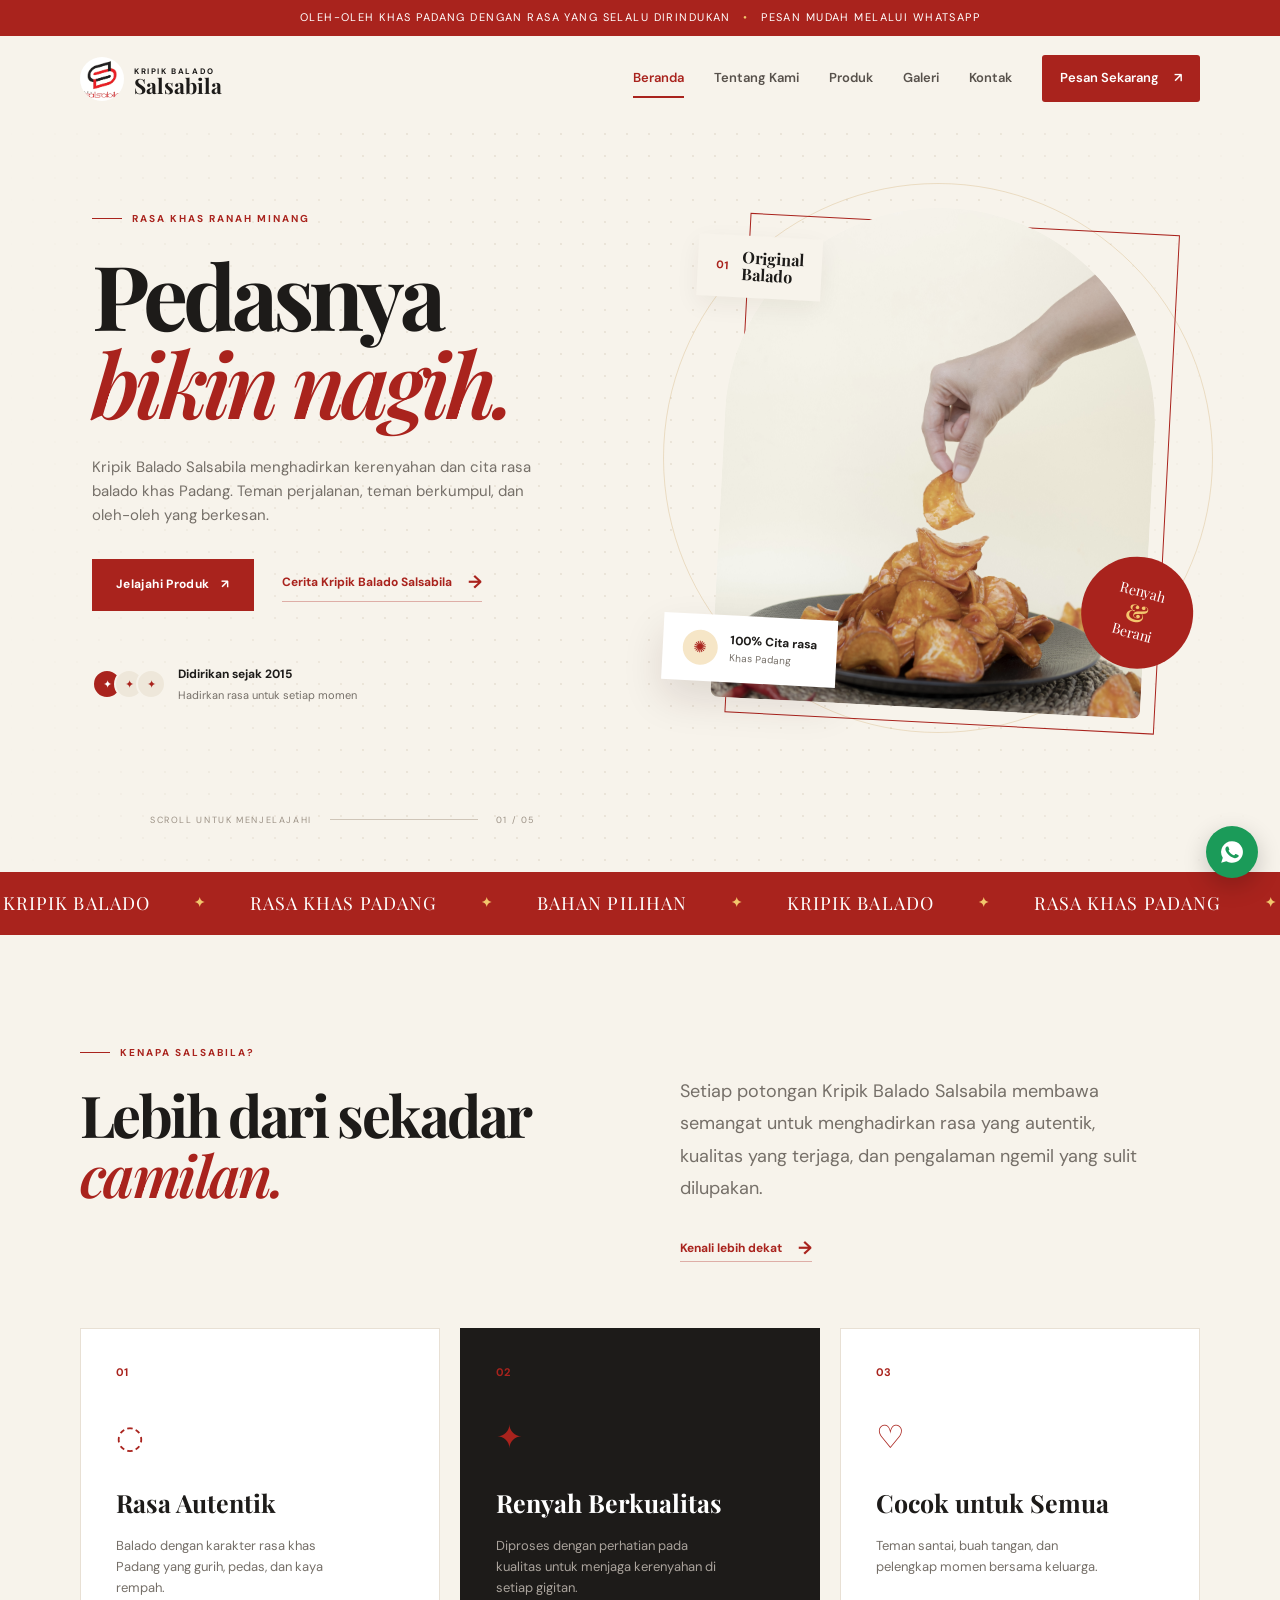
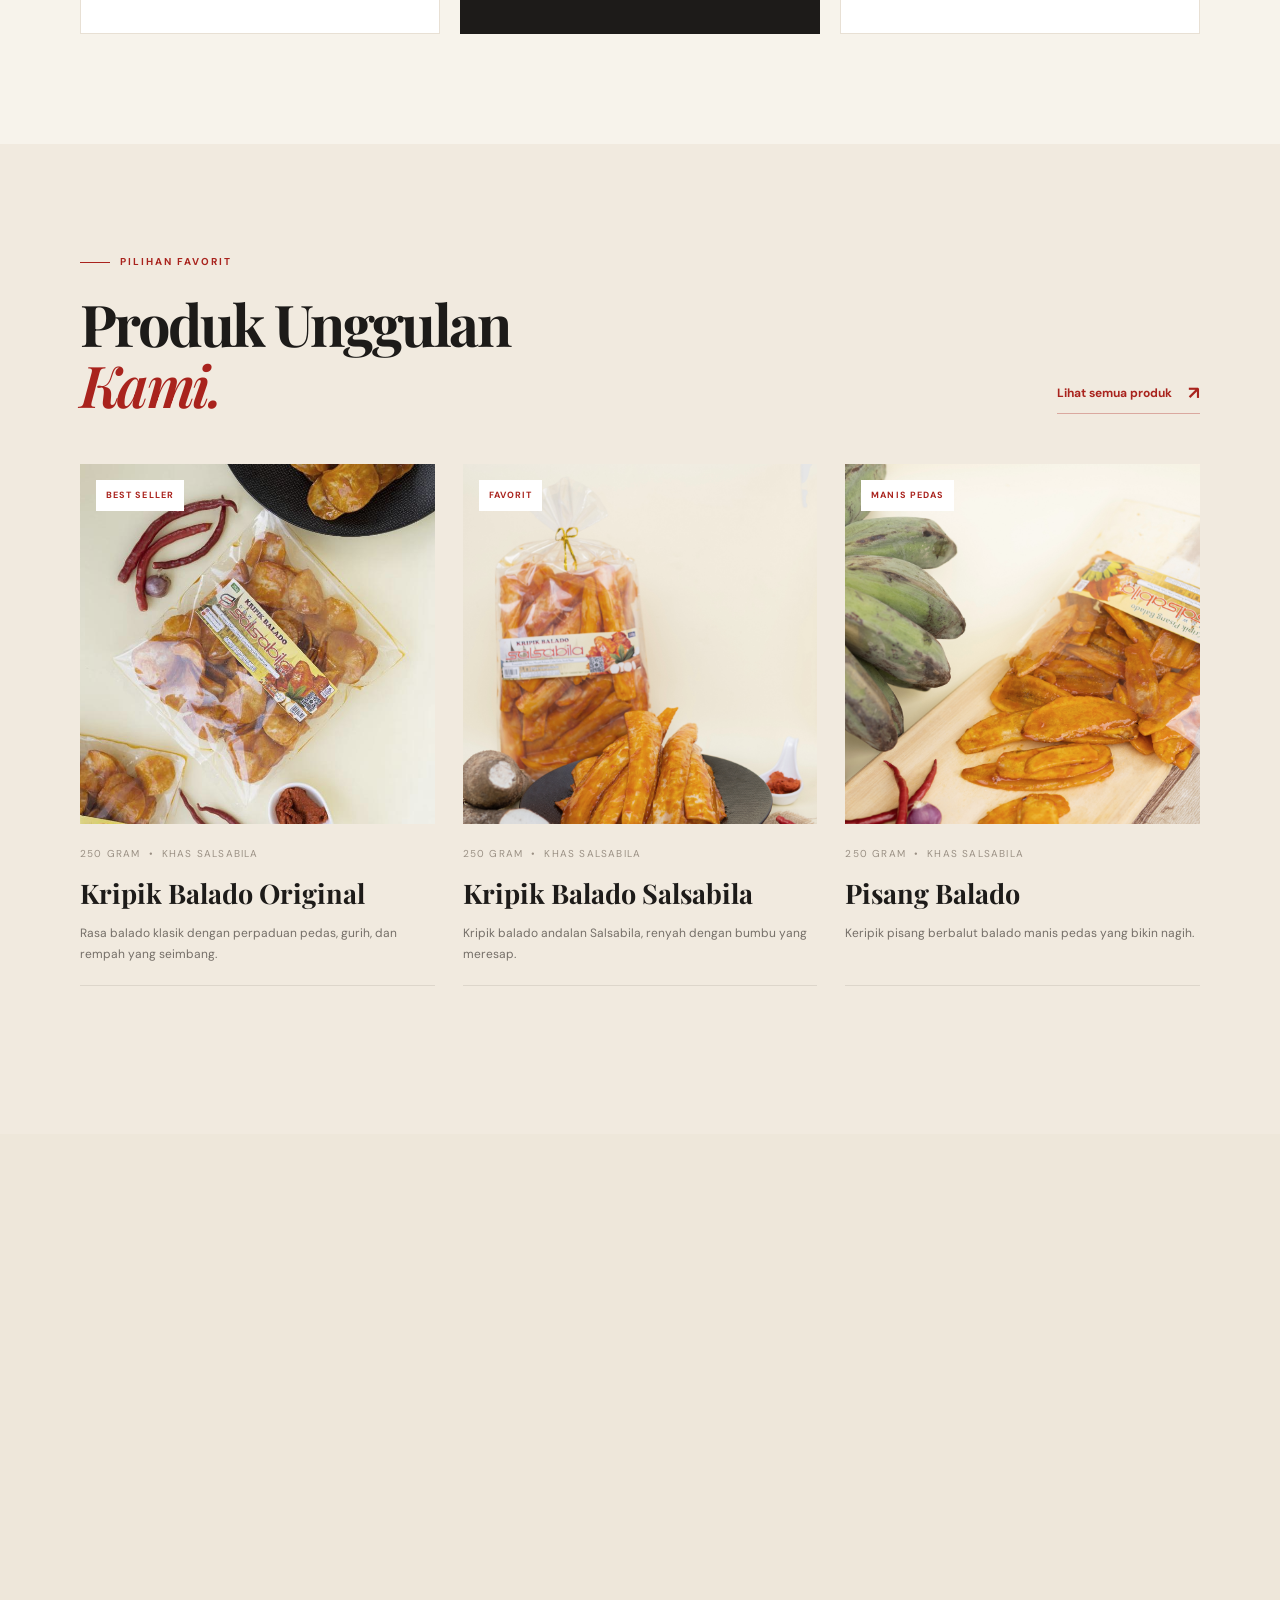
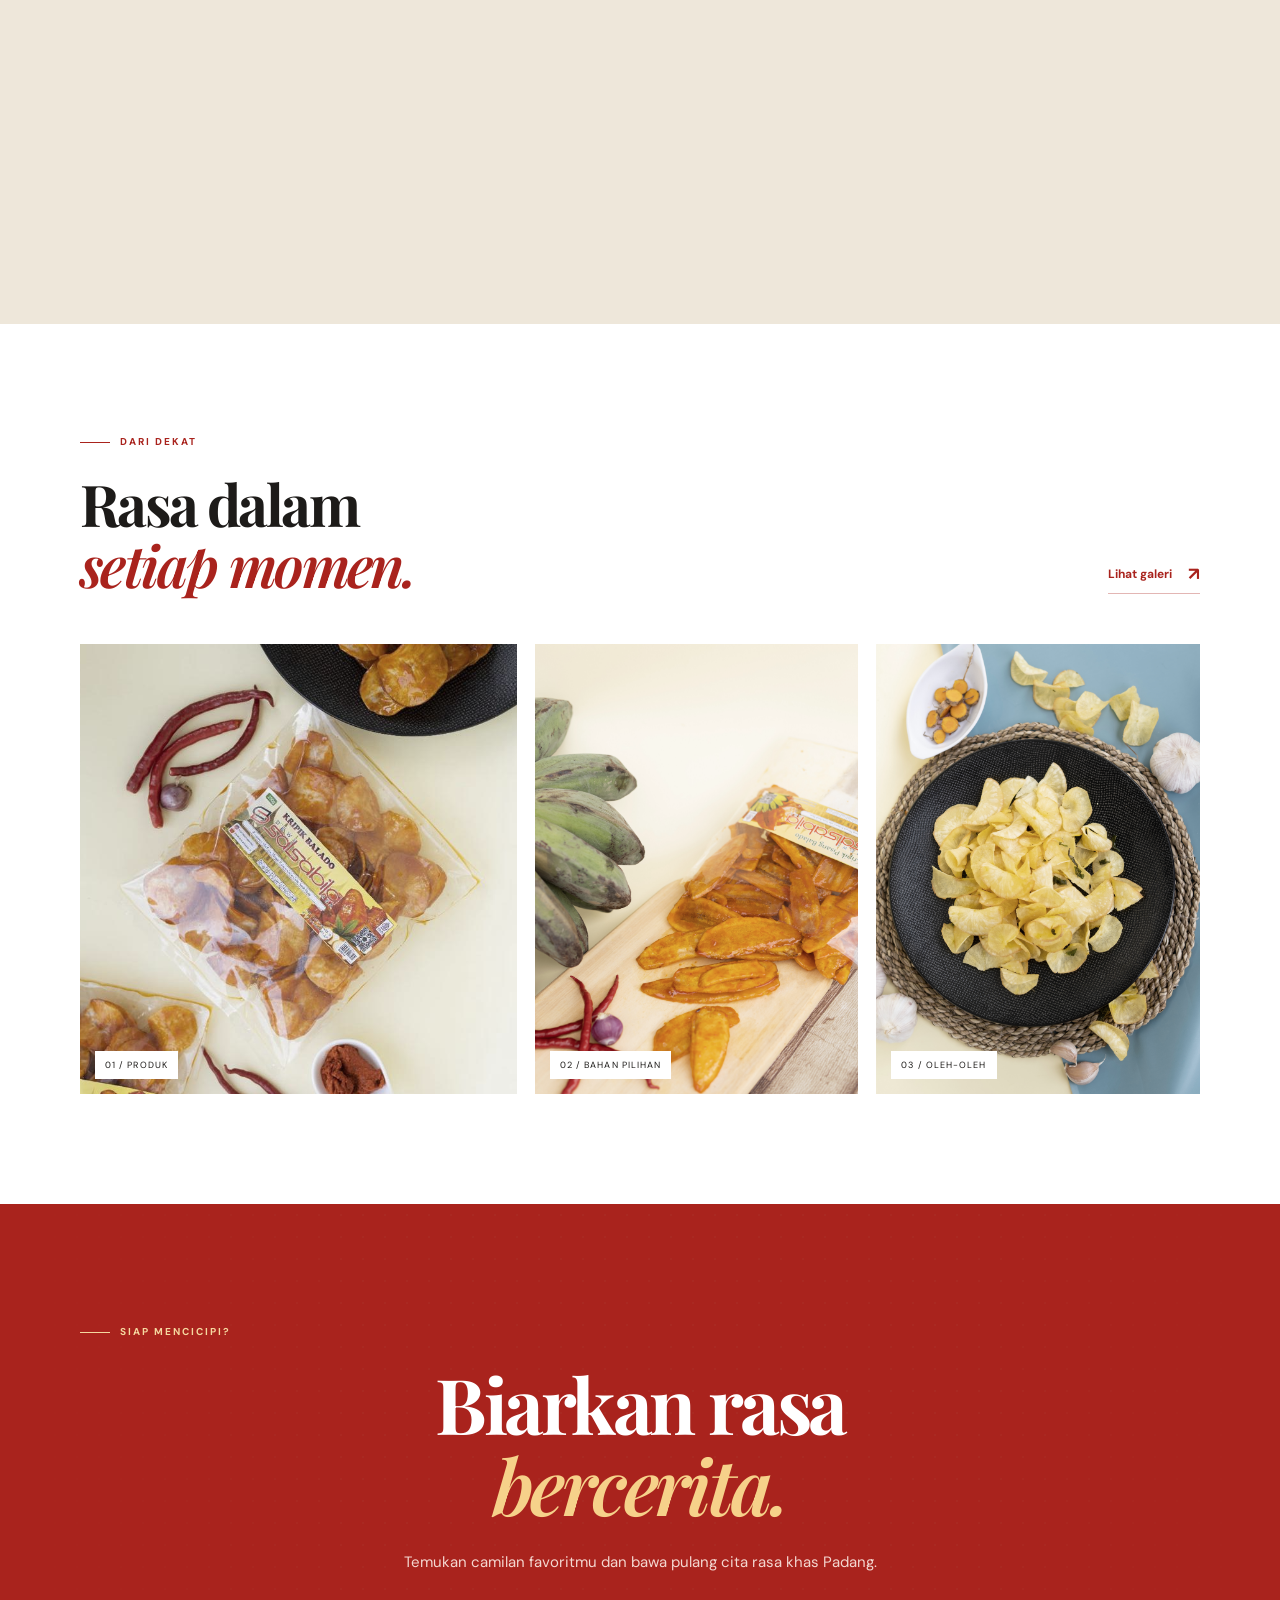
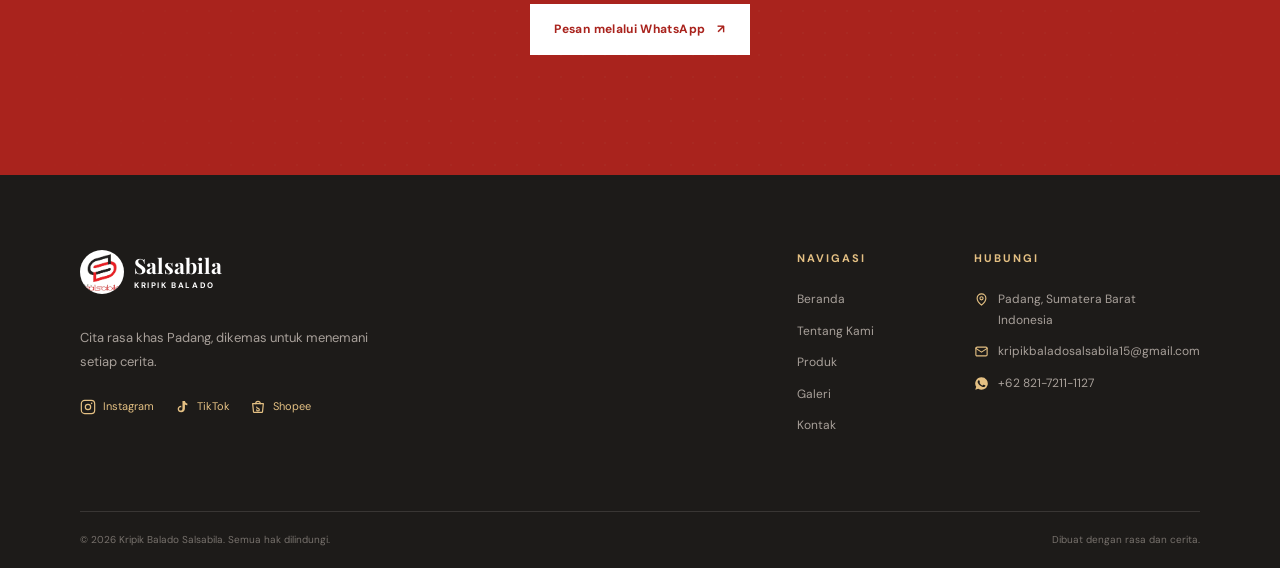
==== commit cd13ad3a: "update NEW" ====
--- a/index.html
+++ b/index.html
@@ -10,9 +10,9 @@
   <link rel="preconnect" href="https://fonts.googleapis.com">
   <link rel="preconnect" href="https://fonts.gstatic.com" crossorigin>
   <link href="https://fonts.googleapis.com/css2?family=DM+Sans:wght@400;500;600;700&family=Playfair+Display:wght@600;700;800&display=swap" rel="stylesheet">
-  <link rel="stylesheet" href="assets/css/style.css?v=5">
-  <link rel="stylesheet" href="assets/css/components.css?v=5">
-  <link rel="stylesheet" href="assets/css/responsive.css?v=5">
+  <link rel="stylesheet" href="assets/css/style.css?v=6">
+  <link rel="stylesheet" href="assets/css/components.css?v=6">
+  <link rel="stylesheet" href="assets/css/responsive.css?v=6">
 </head>
 
 <body>
@@ -24,7 +24,7 @@
     <div class="container nav-wrapper">
       <a class="brand" href="index.html" aria-label="Kripik Balado Salsabila">
         <span class="brand-mark"><img src="assets/images/logo.png" alt="Logo Kripik Balado Salsabila"></span>
-        <span class="brand-text"><strong>Salsabila</strong><small>KRIPIK BALADO</small></span>
+        <span class="brand-text"><small>KRIPIK BALADO</small><strong>Salsabila</strong></span>
       </a>
       <button class="nav-toggle" id="navToggle" aria-label="Buka menu" aria-expanded="false">
         <span></span><span></span><span></span>
@@ -143,7 +143,7 @@
       <div class="container section-topline">
         <div>
           <div class="eyebrow"><span></span> Pilihan favorit</div>
-          <h2>Produk yang<br><em>menggoda.</em></h2>
+          <h2>Produk Unggulan<br><em>Kami.</em></h2>
         </div>
         <a class="text-link" href="produk.html">Lihat semua produk <span>&#8599;</span></a>
       </div>
@@ -216,9 +216,18 @@
         </a>
         <p>Cita rasa khas Padang, dikemas untuk menemani setiap cerita.</p>
         <div class="social-links">
-          <a href="https://www.instagram.com/kripikbaladosalsabila/" target="_blank" rel="noopener noreferrer">Instagram &#8599;</a>
-          <a href="https://www.tiktok.com/@kripikbaladosalsabila15" target="_blank" rel="noopener noreferrer">TikTok &#8599;</a>
-          <a href="https://shopee.co.id/kripikbaladosalsabila15" target="_blank" rel="noopener noreferrer">Shopee &#8599;</a>
+          <a href="https://www.instagram.com/kripikbaladosalsabila/" target="_blank" rel="noopener noreferrer" aria-label="Instagram">
+            <svg viewBox="0 0 24 24" fill="none" stroke="currentColor" stroke-width="1.8" stroke-linecap="round" stroke-linejoin="round"><rect x="2" y="2" width="20" height="20" rx="5"></rect><circle cx="12" cy="12" r="4"></circle><circle cx="17.5" cy="6.5" r="1.2" fill="currentColor" stroke="none"></circle></svg>
+            Instagram
+          </a>
+          <a href="https://www.tiktok.com/@kripikbaladosalsabila15" target="_blank" rel="noopener noreferrer" aria-label="TikTok">
+            <svg viewBox="0 0 24 24" fill="currentColor"><path d="M16.5 3c.3 2.1 1.5 3.6 3.5 3.9v2.4c-1.3.1-2.5-.2-3.6-.9v5.8c0 3.4-2.4 5.8-5.6 5.8-3 0-5.3-2.1-5.3-5 0-3 2.4-5.1 5.4-5v2.6c-.3-.1-.6-.1-.9-.1-1.4 0-2.4 1-2.4 2.4 0 1.5 1.1 2.5 2.5 2.5 1.5 0 2.6-1.1 2.6-3.1V3h3.4z"></path></svg>
+            TikTok
+          </a>
+          <a href="https://shopee.co.id/kripikbaladosalsabila15" target="_blank" rel="noopener noreferrer" aria-label="Shopee">
+            <svg viewBox="0 0 24 24" fill="none" stroke="currentColor" stroke-width="1.8" stroke-linecap="round" stroke-linejoin="round"><path d="M4 7h16l-1.2 12.2a1 1 0 0 1-1 .8H6.2a1 1 0 0 1-1-.8L4 7z"></path><path d="M8.5 7a3.5 3.5 0 0 1 7 0"></path><path d="M10 12c0 1.2 1 1.8 2 2.1s2 .9 2 2.1c0 1-.9 1.7-2 1.7s-2-.6-2-1.5"></path></svg>
+            Shopee
+          </a>
         </div>
       </div>
       <div class="footer-links">
@@ -232,9 +241,20 @@
         </div>
         <div>
           <h4>Hubungi</h4>
-          <p>Padang, Sumatera Barat<br>Indonesia</p>
-          <a href="mailto:kripikbaladosalsabila15@gmail.com">kripikbaladosalsabila15@gmail.com</a>
-          <a href="https://wa.me/6282172111127" target="_blank" rel="noopener noreferrer">+62 821-7211-1127</a>
+          <div class="footer-contact">
+            <p>
+              <svg viewBox="0 0 24 24" fill="none" stroke="currentColor" stroke-width="1.8" stroke-linecap="round" stroke-linejoin="round"><path d="M12 21s-7-5.5-7-11a7 7 0 0 1 14 0c0 5.5-7 11-7 11z"></path><circle cx="12" cy="10" r="2.5"></circle></svg>
+              <span>Padang, Sumatera Barat<br>Indonesia</span>
+            </p>
+            <a href="mailto:kripikbaladosalsabila15@gmail.com">
+              <svg viewBox="0 0 24 24" fill="none" stroke="currentColor" stroke-width="1.8" stroke-linecap="round" stroke-linejoin="round"><rect x="3" y="5" width="18" height="14" rx="2"></rect><path d="m3 7 9 6 9-6"></path></svg>
+              <span>kripikbaladosalsabila15@gmail.com</span>
+            </a>
+            <a href="https://wa.me/6282172111127" target="_blank" rel="noopener noreferrer">
+              <svg viewBox="0 0 24 24" fill="currentColor"><path d="M12 2a10 10 0 0 0-8.5 15.3L2 22l4.8-1.5A10 10 0 1 0 12 2zm5.8 14.2c-.2.7-1.4 1.3-2 1.4-.5.1-1.2.1-1.9-.1-.4-.1-1-.3-1.7-.6-3-1.3-4.9-4.3-5.1-4.5-.1-.2-1.2-1.5-1.2-2.9s.7-2 1-2.3c.2-.3.5-.3.7-.3h.5c.2 0 .4 0 .6.5l.8 2c.1.2.1.4 0 .5l-.4.5c-.2.2-.3.4-.1.7.2.3.9 1.4 1.9 2.3 1.3 1.1 2.3 1.5 2.6 1.6.3.1.5.1.7-.1l.7-.9c.2-.3.4-.2.7-.1l2 .9c.3.1.5.2.5.4.1.2.1.9-.1 1.3z"></path></svg>
+              <span>+62 821-7211-1127</span>
+            </a>
+          </div>
         </div>
       </div>
     </div>
@@ -245,11 +265,11 @@
   </footer>
 
   <a class="floating-wa" href="https://wa.me/6282172111127?text=Halo%20Kripik%20Balado%20Salsabila%2C%20saya%20ingin%20bertanya." target="_blank" rel="noopener" aria-label="Chat WhatsApp">
-    &#9993;<span>Chat dengan kami</span>
+    <svg viewBox="0 0 24 24" fill="currentColor" aria-hidden="true"><path d="M12 2a10 10 0 0 0-8.5 15.3L2 22l4.8-1.5A10 10 0 1 0 12 2zm5.8 14.2c-.2.7-1.4 1.3-2 1.4-.5.1-1.2.1-1.9-.1-.4-.1-1-.3-1.7-.6-3-1.3-4.9-4.3-5.1-4.5-.1-.2-1.2-1.5-1.2-2.9s.7-2 1-2.3c.2-.3.5-.3.7-.3h.5c.2 0 .4 0 .6.5l.8 2c.1.2.1.4 0 .5l-.4.5c-.2.2-.3.4-.1.7.2.3.9 1.4 1.9 2.3 1.3 1.1 2.3 1.5 2.6 1.6.3.1.5.1.7-.1l.7-.9c.2-.3.4-.2.7-.1l2 .9c.3.1.5.2.5.4.1.2.1.9-.1 1.3z"></path></svg><span>Chat dengan kami</span>
   </a>
 
-  <script src="assets/js/main.js?v=3"></script>
-  <script src="assets/js/produk.js?v=3"></script>
+  <script src="assets/js/main.js?v=6"></script>
+  <script src="assets/js/produk.js?v=6"></script>
 </body>
 
 </html>
--- a/assets/css/components.css
+++ b/assets/css/components.css
@@ -815,6 +815,7 @@
   display: grid;
   grid-template-columns: 1.35fr 1fr 1fr;
   gap: 18px;
+  align-items: stretch;
 }
 
 .gallery-item {
@@ -822,10 +823,13 @@
   display: block;
   overflow: hidden;
   background: #ddd;
+  height: 450px;
 }
 
 .gallery-item img {
-  height: 350px;
+  width: 100%;
+  height: 100%;
+  object-fit: cover;
   transition: transform 0.5s var(--ease), filter 0.5s var(--ease);
   filter: saturate(0.75);
 }
@@ -833,10 +837,6 @@
 .gallery-item:hover img {
   transform: scale(1.05);
   filter: saturate(1);
-}
-
-.gallery-large img {
-  height: 450px;
 }
 
 .gallery-item span,
@@ -920,9 +920,18 @@
 }
 
 .social-links a {
+  display: inline-flex;
+  align-items: center;
+  gap: 7px;
   font-size: 11px;
   color: #e4c083;
   transition: color var(--transition);
+}
+
+.social-links a svg {
+  width: 16px;
+  height: 16px;
+  flex-shrink: 0;
 }
 
 .social-links a:hover {
@@ -953,6 +962,21 @@
 
 .footer-links a {
   transition: color var(--transition);
+}
+
+.footer-contact a,
+.footer-contact p {
+  display: flex;
+  align-items: flex-start;
+  gap: 9px;
+}
+
+.footer-contact svg {
+  width: 15px;
+  height: 15px;
+  flex-shrink: 0;
+  margin-top: 3px;
+  color: #e4c083;
 }
 
 .footer-links a:hover {
@@ -987,6 +1011,11 @@
   transition: transform var(--transition);
 }
 
+.floating-wa svg {
+  width: 26px;
+  height: 26px;
+}
+
 .floating-wa:hover {
   transform: translateY(-3px);
 }
@@ -1299,12 +1328,17 @@
   grid-row: span 2;
 }
 
-.full-gallery-grid .gallery-item img {
+.full-gallery-grid .gallery-item {
   height: 390px;
 }
 
+.full-gallery-grid .gallery-large {
+  height: 805px;
+}
+
+.full-gallery-grid .gallery-item img,
 .full-gallery-grid .gallery-large img {
-  height: 805px;
+  height: 100%;
 }
 
 /* 17. Halaman Kontak -------------------------------------------------------- */
@@ -1497,3 +1531,73 @@
   min-height: 340px;
   border: 0;
 }
+
+/* 18. Custom cursor --------------------------------------------------------- */
+/* Sembunyikan kursor bawaan hanya bila kursor kustom aktif (perangkat pointer
+   presisi). Perangkat sentuh tidak pernah mendapat kelas ini. */
+body.has-custom-cursor,
+body.has-custom-cursor a,
+body.has-custom-cursor button,
+body.has-custom-cursor input,
+body.has-custom-cursor textarea,
+body.has-custom-cursor select,
+body.has-custom-cursor label,
+body.has-custom-cursor .gallery-item {
+  cursor: none;
+}
+
+.cursor-dot,
+.cursor-ring {
+  position: fixed;
+  top: 0;
+  left: 0;
+  pointer-events: none;
+  z-index: 9999;
+  border-radius: 50%;
+  opacity: 0;
+  will-change: transform;
+}
+
+.cursor-dot {
+  width: 8px;
+  height: 8px;
+  background: var(--red);
+  transition: opacity 0.25s var(--ease), width 0.2s var(--ease), height 0.2s var(--ease), background 0.2s var(--ease);
+}
+
+.cursor-ring {
+  width: 38px;
+  height: 38px;
+  border: 1.5px solid var(--gold);
+  transition: opacity 0.25s var(--ease), width 0.25s var(--ease), height 0.25s var(--ease), border-color 0.25s var(--ease), background 0.25s var(--ease);
+}
+
+/* Tampilkan saat pointer berada di dalam jendela. */
+body.cursor-active .cursor-dot,
+body.cursor-active .cursor-ring {
+  opacity: 1;
+}
+
+/* Membesar saat menyentuh elemen interaktif. */
+body.cursor-hover .cursor-ring {
+  width: 58px;
+  height: 58px;
+  border-color: var(--red);
+  background: rgba(169, 35, 29, 0.08);
+}
+
+body.cursor-hover .cursor-dot {
+  width: 5px;
+  height: 5px;
+}
+
+/* Umpan balik menekan. */
+body.cursor-down .cursor-ring {
+  width: 30px;
+  height: 30px;
+}
+
+body.cursor-down .cursor-dot {
+  width: 12px;
+  height: 12px;
+}
--- a/assets/css/responsive.css
+++ b/assets/css/responsive.css
@@ -243,12 +243,11 @@
     grid-column: span 2;
   }
 
-  .gallery-item img,
-  .gallery-large img {
+  .gallery-item {
     height: 250px;
   }
 
-  .gallery-large img {
+  .gallery-large {
     height: 330px;
   }
 
@@ -324,8 +323,8 @@
     grid-row: auto;
   }
 
-  .full-gallery-grid .gallery-item img,
-  .full-gallery-grid .gallery-large img {
+  .full-gallery-grid .gallery-item,
+  .full-gallery-grid .gallery-large {
     height: 350px;
   }
 
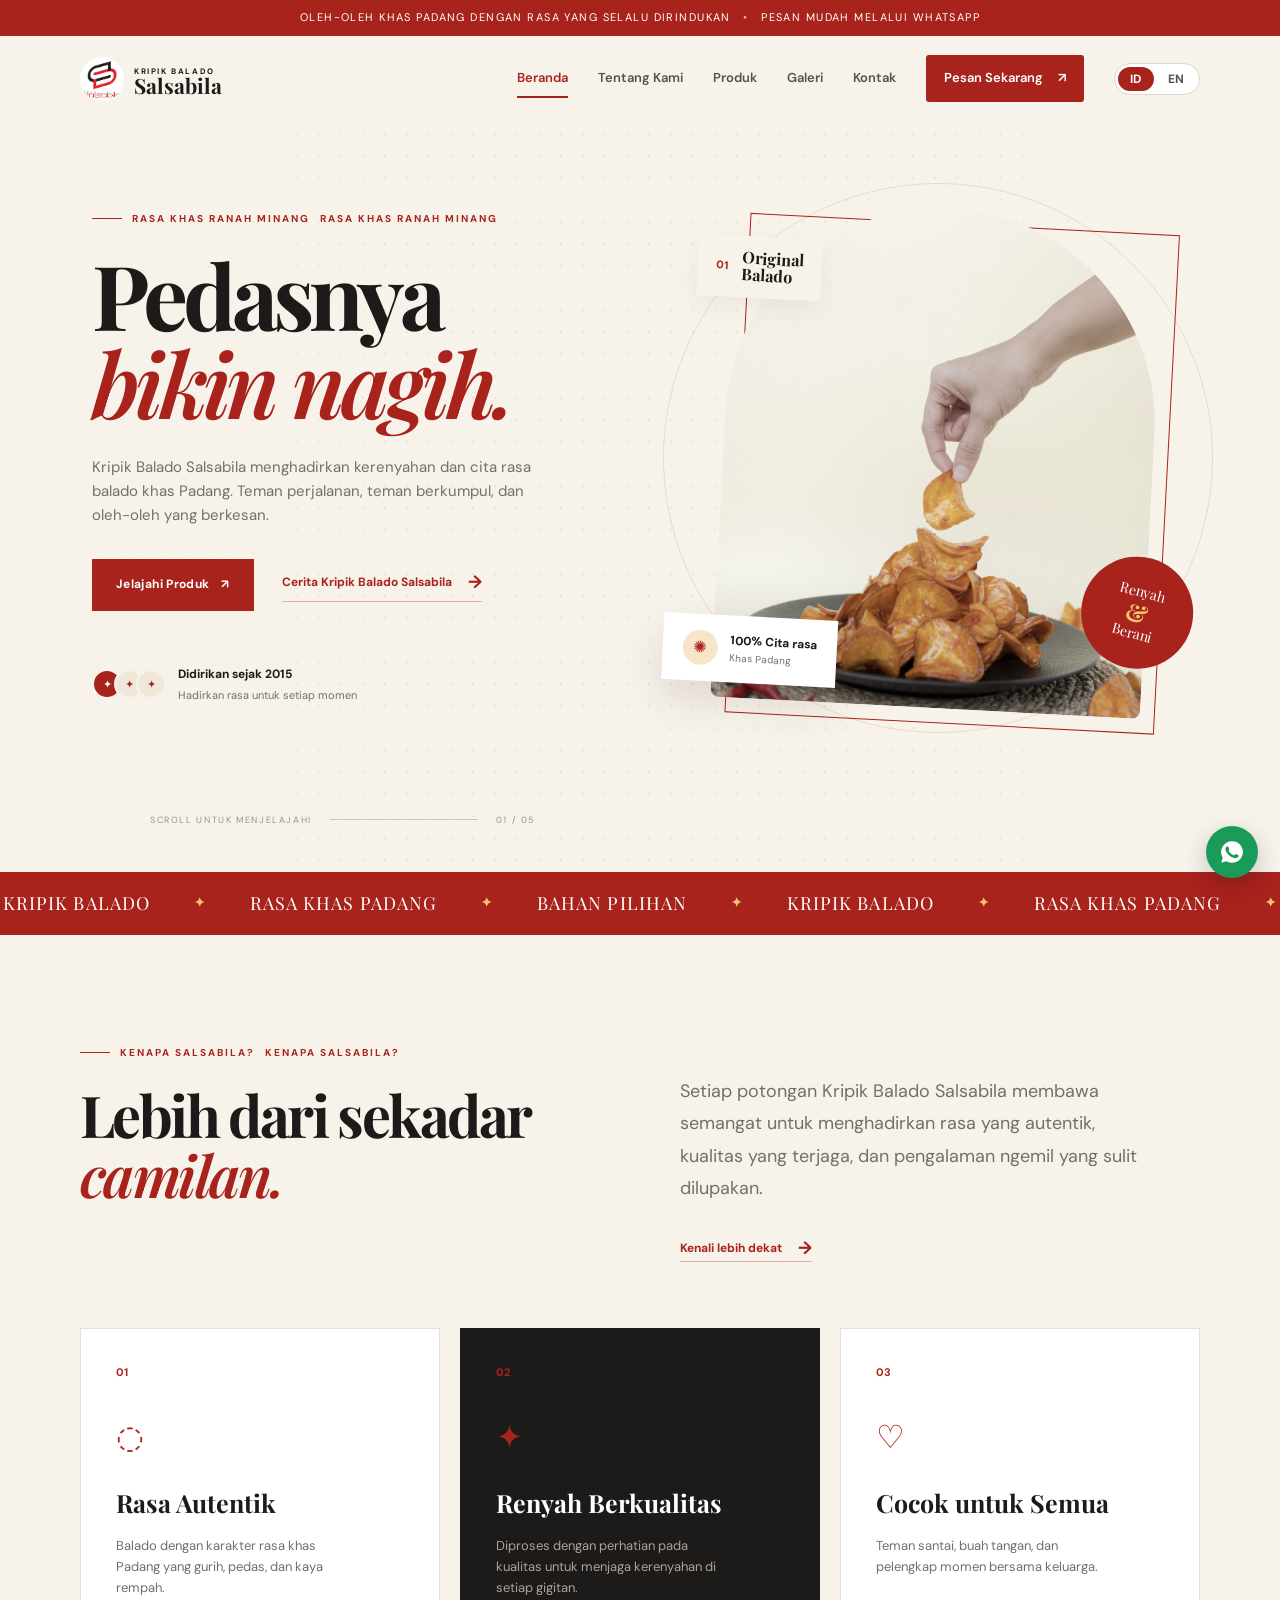
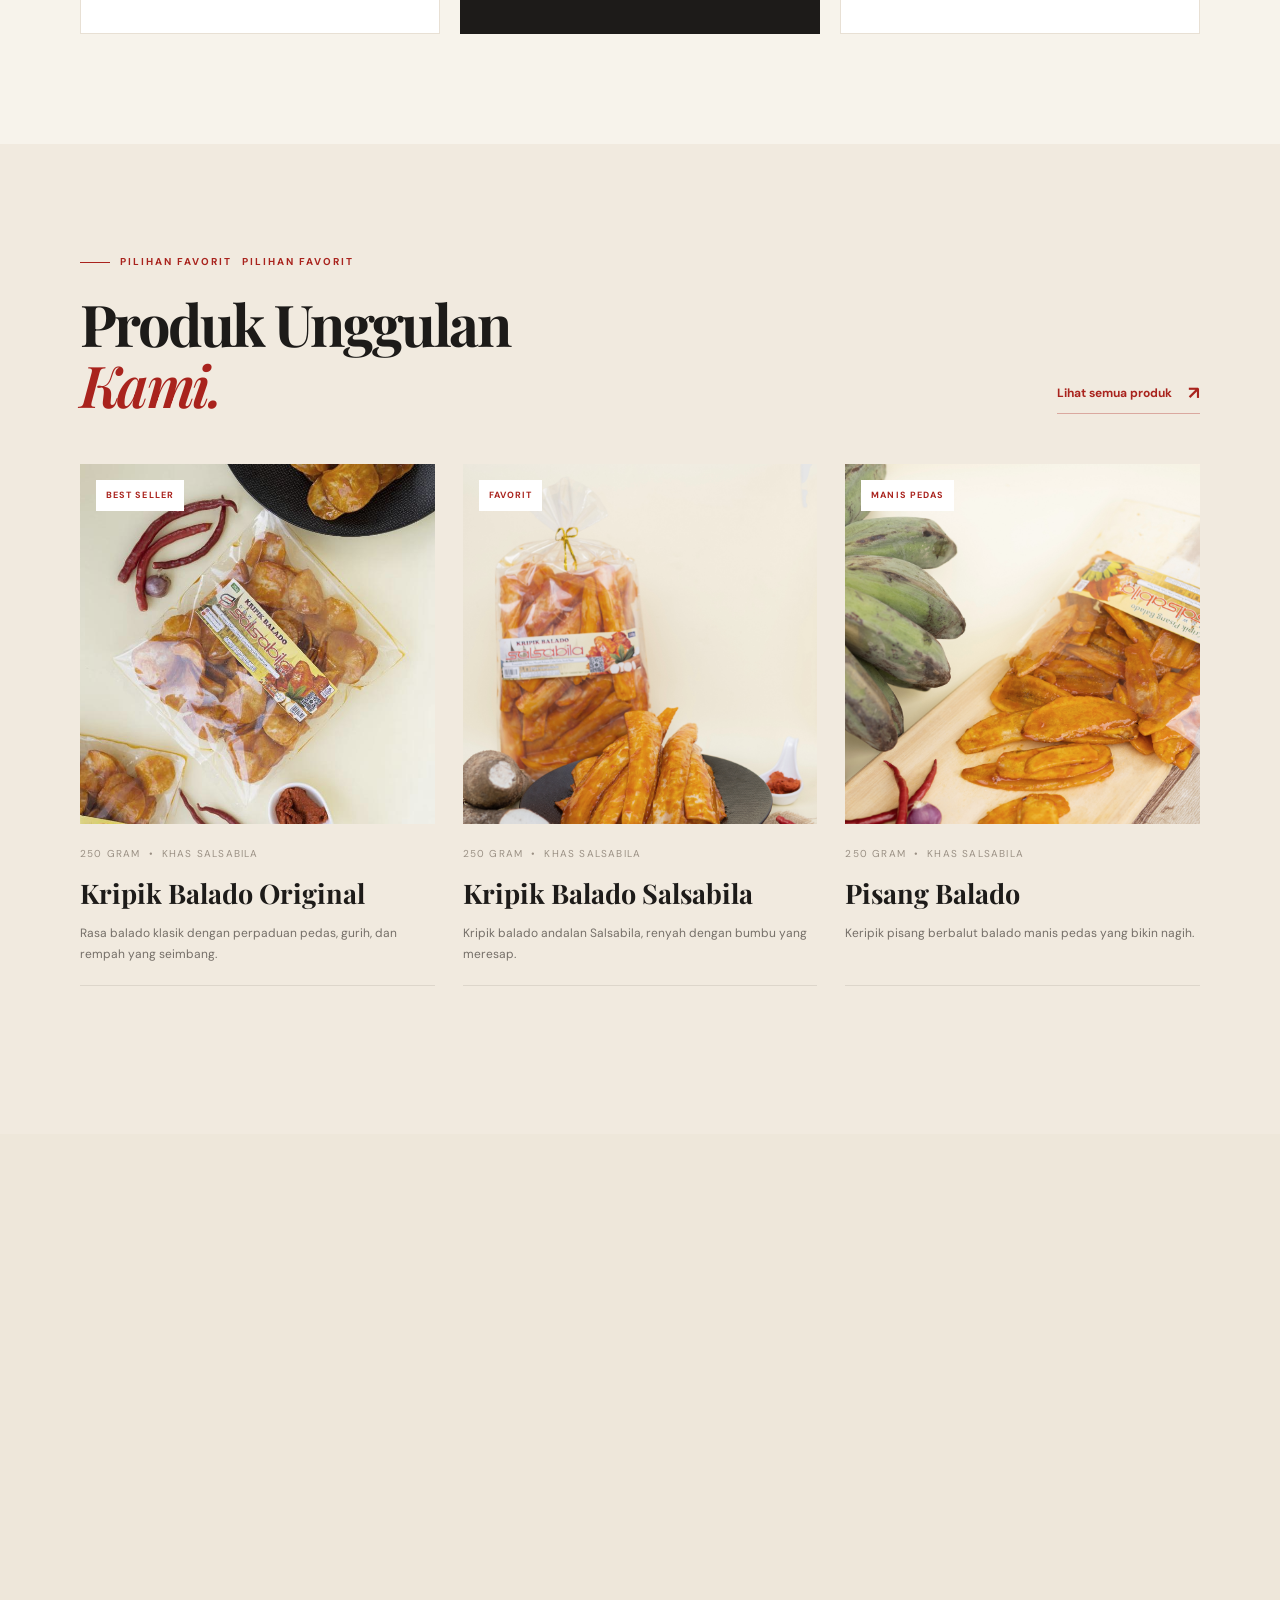
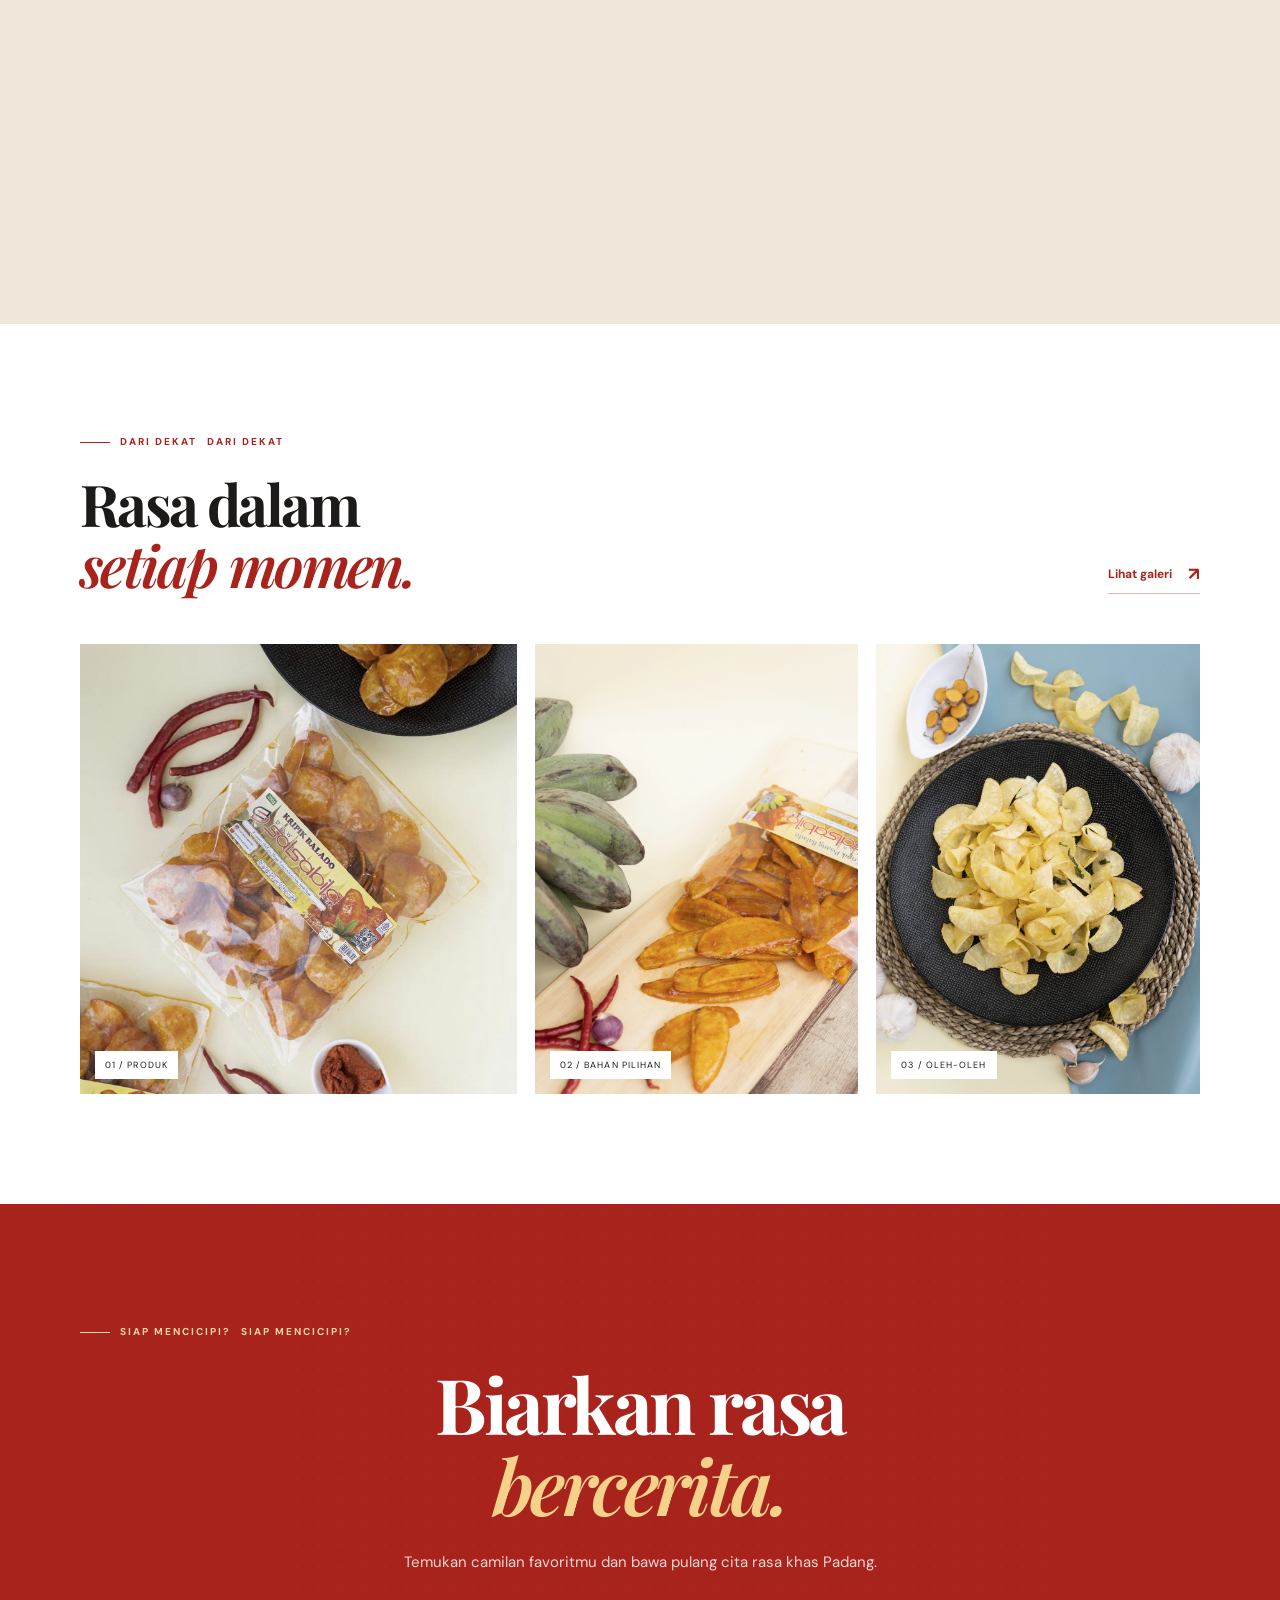
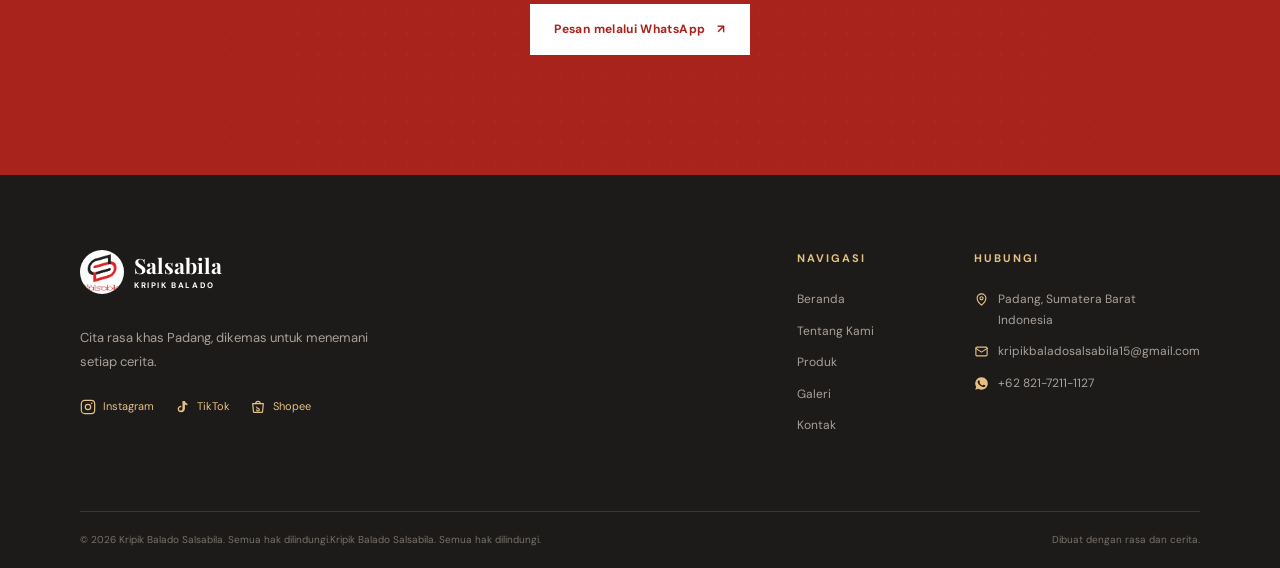
==== commit 3e0e4978: "update tambahan bahasa inggris" ====
--- a/index.html
+++ b/index.html
@@ -10,13 +10,13 @@
   <link rel="preconnect" href="https://fonts.googleapis.com">
   <link rel="preconnect" href="https://fonts.gstatic.com" crossorigin>
   <link href="https://fonts.googleapis.com/css2?family=DM+Sans:wght@400;500;600;700&family=Playfair+Display:wght@600;700;800&display=swap" rel="stylesheet">
-  <link rel="stylesheet" href="assets/css/style.css?v=6">
-  <link rel="stylesheet" href="assets/css/components.css?v=6">
-  <link rel="stylesheet" href="assets/css/responsive.css?v=6">
+  <link rel="stylesheet" href="assets/css/style.css?v=7">
+  <link rel="stylesheet" href="assets/css/components.css?v=7">
+  <link rel="stylesheet" href="assets/css/responsive.css?v=7">
 </head>
 
 <body>
-  <div class="announcement-bar">
+  <div class="announcement-bar" data-i18n="ann.full">
     Oleh-oleh khas Padang dengan rasa yang selalu dirindukan <span>&bull;</span> Pesan mudah melalui WhatsApp
   </div>
 
@@ -26,16 +26,16 @@
         <span class="brand-mark"><img src="assets/images/logo.png" alt="Logo Kripik Balado Salsabila"></span>
         <span class="brand-text"><small>KRIPIK BALADO</small><strong>Salsabila</strong></span>
       </a>
-      <button class="nav-toggle" id="navToggle" aria-label="Buka menu" aria-expanded="false">
+      <button class="nav-toggle" id="navToggle" aria-label="Buka menu" aria-expanded="false" data-i18n-attr="aria-label:nav.toggleLabel">
         <span></span><span></span><span></span>
       </button>
       <nav class="main-nav" id="mainNav">
-        <a class="active" href="index.html">Beranda</a>
-        <a href="tentang.html">Tentang Kami</a>
-        <a href="produk.html">Produk</a>
-        <a href="galeri.html">Galeri</a>
-        <a href="kontak.html">Kontak</a>
-        <a class="nav-cta" href="https://wa.me/6282172111127?text=Halo%20Kripik%20Balado%20Salsabila,%20saya%20ingin%20memesan%20produk." target="_blank" rel="noopener noreferrer">Pesan Sekarang <span>&#8599;</span></a>
+        <a class="active" href="index.html" data-i18n="nav.home">Beranda</a>
+        <a href="tentang.html" data-i18n="nav.about">Tentang Kami</a>
+        <a href="produk.html" data-i18n="nav.products">Produk</a>
+        <a href="galeri.html" data-i18n="nav.gallery">Galeri</a>
+        <a href="kontak.html" data-i18n="nav.contact">Kontak</a>
+        <a class="nav-cta" href="https://wa.me/6282172111127?text=Halo%20Kripik%20Balado%20Salsabila,%20saya%20ingin%20memesan%20produk." target="_blank" rel="noopener noreferrer" data-i18n="nav.order">Pesan Sekarang <span>&#8599;</span></a>
       </nav>
     </div>
   </header>
@@ -46,19 +46,19 @@
       <div class="hero-pattern"></div>
       <div class="container hero-grid">
         <div class="hero-copy reveal">
-          <div class="eyebrow"><span></span> Rasa khas ranah Minang</div>
-          <h1>Pedasnya<br><em>bikin nagih.</em></h1>
-          <p class="hero-description">
+          <div class="eyebrow"><span></span> <span data-i18n="home.hero.eyebrow"></span>Rasa khas ranah Minang</span></div>
+          <h1 data-i18n="home.hero.title">Pedasnya<br><em>bikin nagih.</em></h1>
+          <p class="hero-description" data-i18n="home.hero.desc">
             Kripik Balado Salsabila menghadirkan kerenyahan dan cita rasa balado khas Padang.
             Teman perjalanan, teman berkumpul, dan oleh-oleh yang berkesan.
           </p>
           <div class="hero-actions">
-            <a class="btn btn-primary" href="produk.html">Jelajahi Produk <span>&#8599;</span></a>
-            <a class="text-link" href="tentang.html">Cerita Kripik Balado Salsabila <span>&#8594;</span></a>
+            <a class="btn btn-primary" href="produk.html" data-i18n="home.hero.explore">Jelajahi Produk <span>&#8599;</span></a>
+            <a class="text-link" href="tentang.html" data-i18n="home.hero.story">Cerita Kripik Balado Salsabila <span>&#8594;</span></a>
           </div>
           <div class="hero-proof">
             <div class="avatar-stack"><span>&#10022;</span><span>&#10022;</span><span>&#10022;</span></div>
-            <div><strong>Didirikan sejak 2015</strong><small>Hadirkan rasa untuk setiap momen</small></div>
+            <div><strong data-i18n="home.hero.since">Didirikan sejak 2015</strong><small data-i18n="home.hero.sinceSub">Hadirkan rasa untuk setiap momen</small></div>
           </div>
         </div>
         <div class="hero-visual reveal reveal-delay">
@@ -67,24 +67,24 @@
           <div class="hero-image-wrap">
             <div class="hero-label">
     <span>01</span>
-    <strong>Original<br>Balado</strong>
+    <strong data-i18n="home.hero.labelName">Original<br>Balado</strong>
 </div>
 
 <img src="assets/images/produk/piring.JPG" alt="Kripik Balado Salsabila">
 
 <div class="hero-sticker">
-    <span>Renyah</span>
+    <span data-i18n="home.hero.stickerA">Renyah</span>
     <strong>&amp;</strong>
-    <span>Berani</span>
+    <span data-i18n="home.hero.stickerB">Berani</span>
 </div>
           <div class="floating-card">
             <span class="floating-icon">&#10042;</span>
-            <div><strong>100% Cita rasa</strong><small>Khas Padang</small></div>
+            <div><strong data-i18n="home.hero.cardTitle">100% Cita rasa</strong><small data-i18n="home.hero.cardSub">Khas Padang</small></div>
           </div>
         </div>
       </div>
       <div class="hero-bottom container">
-        <span>SCROLL UNTUK MENJELAJAHI</span>
+        <span data-i18n="home.hero.scroll">SCROLL UNTUK MENJELAJAHI</span>
         <span class="scroll-line"></span>
         <span>01 / 05</span>
       </div>
@@ -93,11 +93,11 @@
     <!-- Marquee -->
     <section class="marquee-strip">
       <div class="marquee-track">
-        <span>KRIPIK BALADO</span><b>&#10022;</b>
-        <span>RASA KHAS PADANG</span><b>&#10022;</b>
-        <span>BAHAN PILIHAN</span><b>&#10022;</b>
-        <span>KRIPIK BALADO</span><b>&#10022;</b>
-        <span>RASA KHAS PADANG</span><b>&#10022;</b>
+        <span data-i18n="home.marquee.a">KRIPIK BALADO</span><b>&#10022;</b>
+        <span data-i18n="home.marquee.b">RASA KHAS PADANG</span><b>&#10022;</b>
+        <span data-i18n="home.marquee.c">BAHAN PILIHAN</span><b>&#10022;</b>
+        <span data-i18n="home.marquee.a">KRIPIK BALADO</span><b>&#10022;</b>
+        <span data-i18n="home.marquee.b">RASA KHAS PADANG</span><b>&#10022;</b>
       </div>
     </section>
 
@@ -105,35 +105,35 @@
     <section class="section-pad intro-section">
       <div class="container intro-grid">
         <div class="section-heading reveal">
-          <div class="eyebrow"><span></span> Kenapa Salsabila?</div>
-          <h2>Lebih dari sekadar<br><em>camilan.</em></h2>
+          <div class="eyebrow"><span></span> <span data-i18n="home.intro.eyebrow"></span>Kenapa Salsabila?</span></div>
+          <h2 data-i18n="home.intro.title">Lebih dari sekadar<br><em>camilan.</em></h2>
         </div>
         <div class="intro-copy reveal reveal-delay">
-          <p>
+          <p data-i18n="home.intro.copy">
             Setiap potongan Kripik Balado Salsabila membawa semangat untuk menghadirkan rasa yang autentik,
             kualitas yang terjaga, dan pengalaman ngemil yang sulit dilupakan.
           </p>
-          <a class="text-link" href="tentang.html">Kenali lebih dekat <span>&#8594;</span></a>
+          <a class="text-link" href="tentang.html" data-i18n="home.intro.link">Kenali lebih dekat <span>&#8594;</span></a>
         </div>
       </div>
       <div class="container feature-grid">
         <article class="feature-card reveal">
           <div class="feature-number">01</div>
           <div class="feature-icon">&#9676;</div>
-          <h3>Rasa Autentik</h3>
-          <p>Balado dengan karakter rasa khas Padang yang gurih, pedas, dan kaya rempah.</p>
+          <h3 data-i18n="home.feature1.title">Rasa Autentik</h3>
+          <p data-i18n="home.feature1.desc">Balado dengan karakter rasa khas Padang yang gurih, pedas, dan kaya rempah.</p>
         </article>
         <article class="feature-card feature-card-dark reveal reveal-delay">
           <div class="feature-number">02</div>
           <div class="feature-icon">&#10022;</div>
-          <h3>Renyah Berkualitas</h3>
-          <p>Diproses dengan perhatian pada kualitas untuk menjaga kerenyahan di setiap gigitan.</p>
+          <h3 data-i18n="home.feature2.title">Renyah Berkualitas</h3>
+          <p data-i18n="home.feature2.desc">Diproses dengan perhatian pada kualitas untuk menjaga kerenyahan di setiap gigitan.</p>
         </article>
         <article class="feature-card reveal reveal-delay-2">
           <div class="feature-number">03</div>
           <div class="feature-icon">&#9825;</div>
-          <h3>Cocok untuk Semua</h3>
-          <p>Teman santai, buah tangan, dan pelengkap momen bersama keluarga.</p>
+          <h3 data-i18n="home.feature3.title">Cocok untuk Semua</h3>
+          <p data-i18n="home.feature3.desc">Teman santai, buah tangan, dan pelengkap momen bersama keluarga.</p>
         </article>
       </div>
     </section>
@@ -142,10 +142,10 @@
     <section class="section-pad products-section">
       <div class="container section-topline">
         <div>
-          <div class="eyebrow"><span></span> Pilihan favorit</div>
-          <h2>Produk Unggulan<br><em>Kami.</em></h2>
-        </div>
-        <a class="text-link" href="produk.html">Lihat semua produk <span>&#8599;</span></a>
+          <div class="eyebrow"><span></span> <span data-i18n="home.products.eyebrow"></span>Pilihan favorit</span></div>
+          <h2 data-i18n="home.products.title">Produk Unggulan<br><em>Kami.</em></h2>
+        </div>
+        <a class="text-link" href="produk.html" data-i18n="home.products.all">Lihat semua produk <span>&#8599;</span></a>
       </div>
       <div class="container product-grid home-products" id="featuredProducts"></div>
     </section>
@@ -155,17 +155,17 @@
       <div class="container story-grid">
         <div class="story-image reveal">
           <img src="assets/images/produk/kripikbaladoori.jpg" alt="Kripik balado original Salsabila">
-          <span class="image-caption">Dari rempah, menjadi cerita.</span>
+          <span class="image-caption" data-i18n="home.story.caption">Dari rempah, menjadi cerita.</span>
         </div>
         <div class="story-copy reveal reveal-delay">
-          <div class="eyebrow"><span></span> Cerita Salsabila</div>
-          <h2>Rasa yang lahir<br>dari <em>ketulusan.</em></h2>
-          <p>
+          <div class="eyebrow"><span></span> <span data-i18n="home.story.eyebrow">Cerita Salsabila</span></div>
+          <h2 data-i18n="home.story.title">Rasa yang lahir<br>dari <em>ketulusan.</em></h2>
+          <p data-i18n="home.story.copy">
             Berawal dari kecintaan pada cita rasa khas Padang, Kripik Balado Salsabila tumbuh dengan satu tujuan:
             membuat camilan yang mampu membawa kehangatan rumah dan kekayaan rasa Nusantara ke lebih banyak orang.
           </p>
-          <a class="btn btn-outline" href="tentang.html">Baca cerita kami <span>&#8599;</span></a>
-          <div class="story-signature">Kripik Balado Salsabila <small>Est. 2015</small></div>
+          <a class="btn btn-outline" href="tentang.html" data-i18n="home.story.btn">Baca cerita kami <span>&#8599;</span></a>
+          <div class="story-signature" data-i18n="home.story.signature">Kripik Balado Salsabila <small>Est. 2015</small></div>
         </div>
       </div>
     </section>
@@ -174,23 +174,23 @@
     <section class="section-pad gallery-preview">
       <div class="container section-topline">
         <div>
-          <div class="eyebrow"><span></span> Dari dekat</div>
-          <h2>Rasa dalam<br><em>setiap momen.</em></h2>
-        </div>
-        <a class="text-link" href="galeri.html">Lihat galeri <span>&#8599;</span></a>
+          <div class="eyebrow"><span></span> <span data-i18n="home.gallery.eyebrow"></span>Dari dekat</span></div>
+          <h2 data-i18n="home.gallery.title">Rasa dalam<br><em>setiap momen.</em></h2>
+        </div>
+        <a class="text-link" href="galeri.html" data-i18n="home.gallery.link">Lihat galeri <span>&#8599;</span></a>
       </div>
       <div class="container gallery-grid">
         <a href="galeri.html" class="gallery-item gallery-large">
           <img src="assets/images/produk/kripikbalado.jpg" alt="Sajian kripik balado Salsabila">
-          <span>01 / Produk</span>
+          <span data-i18n="home.gallery.item1">01 / Produk</span>
         </a>
         <a href="galeri.html" class="gallery-item">
           <img src="assets/images/produk/pisangbalado.jpg" alt="Pisang balado Salsabila">
-          <span>02 / Bahan pilihan</span>
+          <span data-i18n="home.gallery.item2">02 / Bahan pilihan</span>
         </a>
         <a href="galeri.html" class="gallery-item">
           <img src="assets/images/produk/Bawang.jpg" alt="Keripik bawang Salsabila">
-          <span>03 / Oleh-oleh</span>
+          <span data-i18n="home.gallery.item3">03 / Oleh-oleh</span>
         </a>
       </div>
     </section>
@@ -199,10 +199,10 @@
     <section class="cta-section">
       <div class="cta-pattern"></div>
       <div class="container cta-content">
-        <div class="eyebrow light"><span></span> Siap mencicipi?</div>
-        <h2>Biarkan rasa<br><em>bercerita.</em></h2>
-        <p>Temukan camilan favoritmu dan bawa pulang cita rasa khas Padang.</p>
-        <a class="btn btn-light" href="https://wa.me/6282172111127?text=Halo%20Kripik%20Balado%20Salsabila,%20saya%20ingin%20memesan%20produk." target="_blank" rel="noopener noreferrer">Pesan melalui WhatsApp <span>&#8599;</span></a>
+        <div class="eyebrow light"><span></span> <span data-i18n="home.cta.eyebrow"></span>Siap mencicipi?</span></div>
+        <h2 data-i18n="home.cta.title">Biarkan rasa<br><em>bercerita.</em></h2>
+        <p data-i18n="home.cta.copy">Temukan camilan favoritmu dan bawa pulang cita rasa khas Padang.</p>
+        <a class="btn btn-light" href="https://wa.me/6282172111127?text=Halo%20Kripik%20Balado%20Salsabila,%20saya%20ingin%20memesan%20produk." target="_blank" rel="noopener noreferrer" data-i18n="home.cta.btn">Pesan melalui WhatsApp <span>&#8599;</span></a>
       </div>
     </section>
   </main>
@@ -214,7 +214,7 @@
           <span class="brand-mark"><img src="assets/images/logo.png" alt="Logo Kripik Balado Salsabila"></span>
           <span class="brand-text"><strong>Salsabila</strong><small>KRIPIK BALADO</small></span>
         </a>
-        <p>Cita rasa khas Padang, dikemas untuk menemani setiap cerita.</p>
+        <p data-i18n="footer.tagline">Cita rasa khas Padang, dikemas untuk menemani setiap cerita.</p>
         <div class="social-links">
           <a href="https://www.instagram.com/kripikbaladosalsabila/" target="_blank" rel="noopener noreferrer" aria-label="Instagram">
             <svg viewBox="0 0 24 24" fill="none" stroke="currentColor" stroke-width="1.8" stroke-linecap="round" stroke-linejoin="round"><rect x="2" y="2" width="20" height="20" rx="5"></rect><circle cx="12" cy="12" r="4"></circle><circle cx="17.5" cy="6.5" r="1.2" fill="currentColor" stroke="none"></circle></svg>
@@ -232,19 +232,19 @@
       </div>
       <div class="footer-links">
         <div>
-          <h4>Navigasi</h4>
-          <a href="index.html">Beranda</a>
-          <a href="tentang.html">Tentang Kami</a>
-          <a href="produk.html">Produk</a>
-          <a href="galeri.html">Galeri</a>
-          <a href="kontak.html">Kontak</a>
-        </div>
-        <div>
-          <h4>Hubungi</h4>
+          <h4 data-i18n="footer.navHeading">Navigasi</h4>
+          <a href="index.html" data-i18n="nav.home">Beranda</a>
+          <a href="tentang.html" data-i18n="nav.about">Tentang Kami</a>
+          <a href="produk.html" data-i18n="nav.products">Produk</a>
+          <a href="galeri.html" data-i18n="nav.gallery">Galeri</a>
+          <a href="kontak.html" data-i18n="nav.contact">Kontak</a>
+        </div>
+        <div>
+          <h4 data-i18n="footer.contactHeading">Hubungi</h4>
           <div class="footer-contact">
             <p>
               <svg viewBox="0 0 24 24" fill="none" stroke="currentColor" stroke-width="1.8" stroke-linecap="round" stroke-linejoin="round"><path d="M12 21s-7-5.5-7-11a7 7 0 0 1 14 0c0 5.5-7 11-7 11z"></path><circle cx="12" cy="10" r="2.5"></circle></svg>
-              <span>Padang, Sumatera Barat<br>Indonesia</span>
+              <span data-i18n="footer.location">Padang, Sumatera Barat<br>Indonesia</span>
             </p>
             <a href="mailto:kripikbaladosalsabila15@gmail.com">
               <svg viewBox="0 0 24 24" fill="none" stroke="currentColor" stroke-width="1.8" stroke-linecap="round" stroke-linejoin="round"><rect x="3" y="5" width="18" height="14" rx="2"></rect><path d="m3 7 9 6 9-6"></path></svg>
@@ -259,17 +259,18 @@
       </div>
     </div>
     <div class="container footer-bottom">
-      <span>&copy; <span id="currentYear"></span> Kripik Balado Salsabila. Semua hak dilindungi.</span>
-      <span>Dibuat dengan rasa dan cerita.</span>
+      <span>&copy; <span id="currentYear"></span> <span data-i18n="footer.copyFull"></span>Kripik Balado Salsabila. Semua hak dilindungi.</span></span>
+      <span data-i18n="footer.madeWith">Dibuat dengan rasa dan cerita.</span>
     </div>
   </footer>
 
-  <a class="floating-wa" href="https://wa.me/6282172111127?text=Halo%20Kripik%20Balado%20Salsabila%2C%20saya%20ingin%20bertanya." target="_blank" rel="noopener" aria-label="Chat WhatsApp">
-    <svg viewBox="0 0 24 24" fill="currentColor" aria-hidden="true"><path d="M12 2a10 10 0 0 0-8.5 15.3L2 22l4.8-1.5A10 10 0 1 0 12 2zm5.8 14.2c-.2.7-1.4 1.3-2 1.4-.5.1-1.2.1-1.9-.1-.4-.1-1-.3-1.7-.6-3-1.3-4.9-4.3-5.1-4.5-.1-.2-1.2-1.5-1.2-2.9s.7-2 1-2.3c.2-.3.5-.3.7-.3h.5c.2 0 .4 0 .6.5l.8 2c.1.2.1.4 0 .5l-.4.5c-.2.2-.3.4-.1.7.2.3.9 1.4 1.9 2.3 1.3 1.1 2.3 1.5 2.6 1.6.3.1.5.1.7-.1l.7-.9c.2-.3.4-.2.7-.1l2 .9c.3.1.5.2.5.4.1.2.1.9-.1 1.3z"></path></svg><span>Chat dengan kami</span>
+  <a class="floating-wa" href="https://wa.me/6282172111127?text=Halo%20Kripik%20Balado%20Salsabila%2C%20saya%20ingin%20bertanya." target="_blank" rel="noopener" aria-label="Chat WhatsApp" data-i18n-attr="aria-label:floating.waLabel">
+    <svg viewBox="0 0 24 24" fill="currentColor" aria-hidden="true"><path d="M12 2a10 10 0 0 0-8.5 15.3L2 22l4.8-1.5A10 10 0 1 0 12 2zm5.8 14.2c-.2.7-1.4 1.3-2 1.4-.5.1-1.2.1-1.9-.1-.4-.1-1-.3-1.7-.6-3-1.3-4.9-4.3-5.1-4.5-.1-.2-1.2-1.5-1.2-2.9s.7-2 1-2.3c.2-.3.5-.3.7-.3h.5c.2 0 .4 0 .6.5l.8 2c.1.2.1.4 0 .5l-.4.5c-.2.2-.3.4-.1.7.2.3.9 1.4 1.9 2.3 1.3 1.1 2.3 1.5 2.6 1.6.3.1.5.1.7-.1l.7-.9c.2-.3.4-.2.7-.1l2 .9c.3.1.5.2.5.4.1.2.1.9-.1 1.3z"></path></svg><span data-i18n="floating.chat">Chat dengan kami</span>
   </a>
 
-  <script src="assets/js/main.js?v=6"></script>
-  <script src="assets/js/produk.js?v=6"></script>
+  <script src="assets/js/i18n.js?v=7"></script>
+  <script src="assets/js/main.js?v=7"></script>
+  <script src="assets/js/produk.js?v=7"></script>
 </body>
 
 </html>
--- a/assets/css/style.css
+++ b/assets/css/style.css
@@ -116,10 +116,11 @@
   margin-bottom: 23px;
 }
 
-.eyebrow > span {
+.eyebrow > span:first-child {
   width: 30px;
   height: 1px;
   background: currentColor;
+  flex-shrink: 0;
 }
 
 .eyebrow.light {
--- a/assets/css/components.css
+++ b/assets/css/components.css
@@ -1601,3 +1601,43 @@
   width: 12px;
   height: 12px;
 }
+
+/* 19. Pengalih bahasa (ID / EN) --------------------------------------------- */
+/* Tombol tambahan yang menyatu dengan gaya navigasi tanpa mengubah elemen lain. */
+.lang-switch {
+  display: inline-flex;
+  align-items: center;
+  gap: 2px;
+  padding: 3px;
+  border: 1px solid var(--line);
+  border-radius: 999px;
+  background: var(--white);
+}
+
+.lang-switch .lang-option {
+  border: 0;
+  background: transparent;
+  color: #57514b;
+  font-family: inherit;
+  font-size: 12px;
+  font-weight: 700;
+  letter-spacing: 0.02em;
+  line-height: 1;
+  padding: 6px 12px;
+  border-radius: 999px;
+  cursor: pointer;
+  transition: background var(--transition), color var(--transition);
+}
+
+.lang-switch .lang-option:hover {
+  color: var(--red);
+}
+
+.lang-switch .lang-option.active {
+  background: var(--red);
+  color: #fff;
+}
+
+.lang-switch .lang-option.active:hover {
+  color: #fff;
+}
--- a/assets/css/responsive.css
+++ b/assets/css/responsive.css
@@ -125,6 +125,11 @@
     margin-top: 15px;
   }
 
+  .main-nav .lang-switch {
+    align-self: center;
+    margin-top: 15px;
+  }
+
   .hero {
     padding-top: 65px;
   }
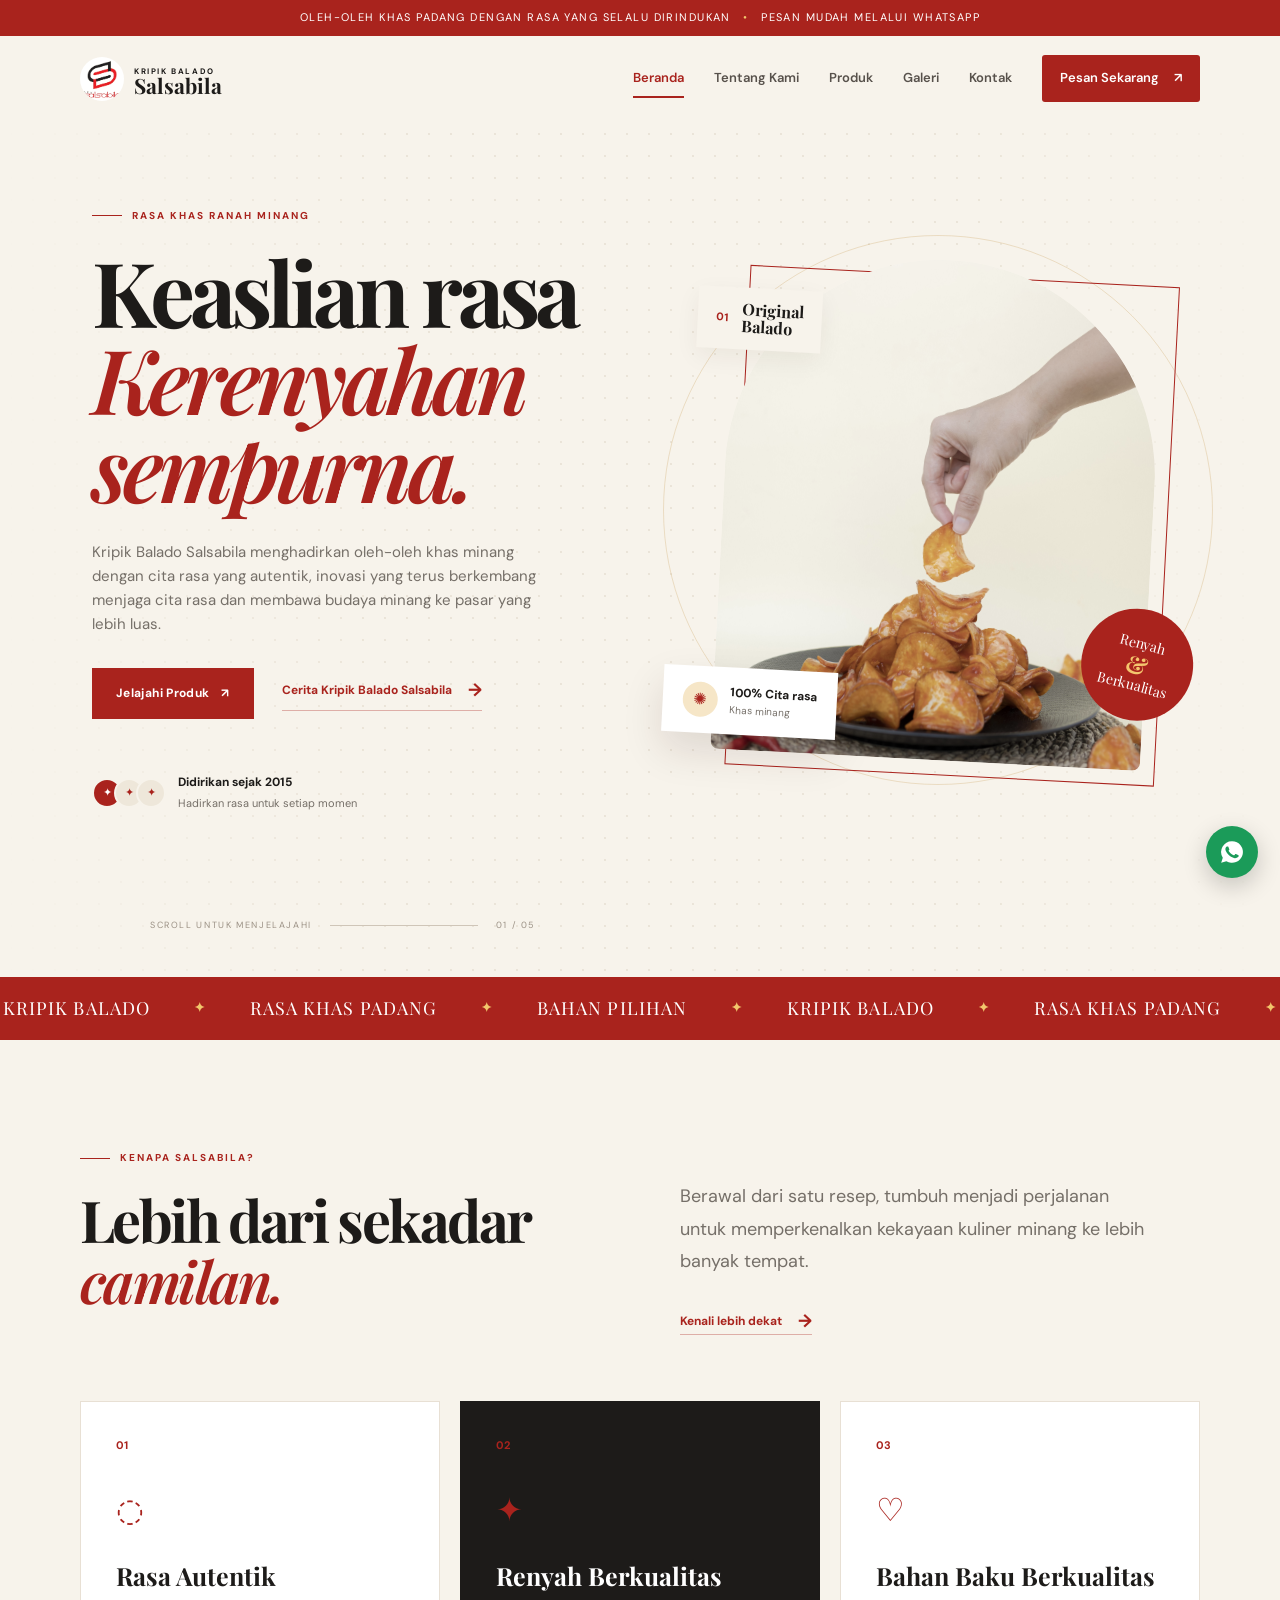
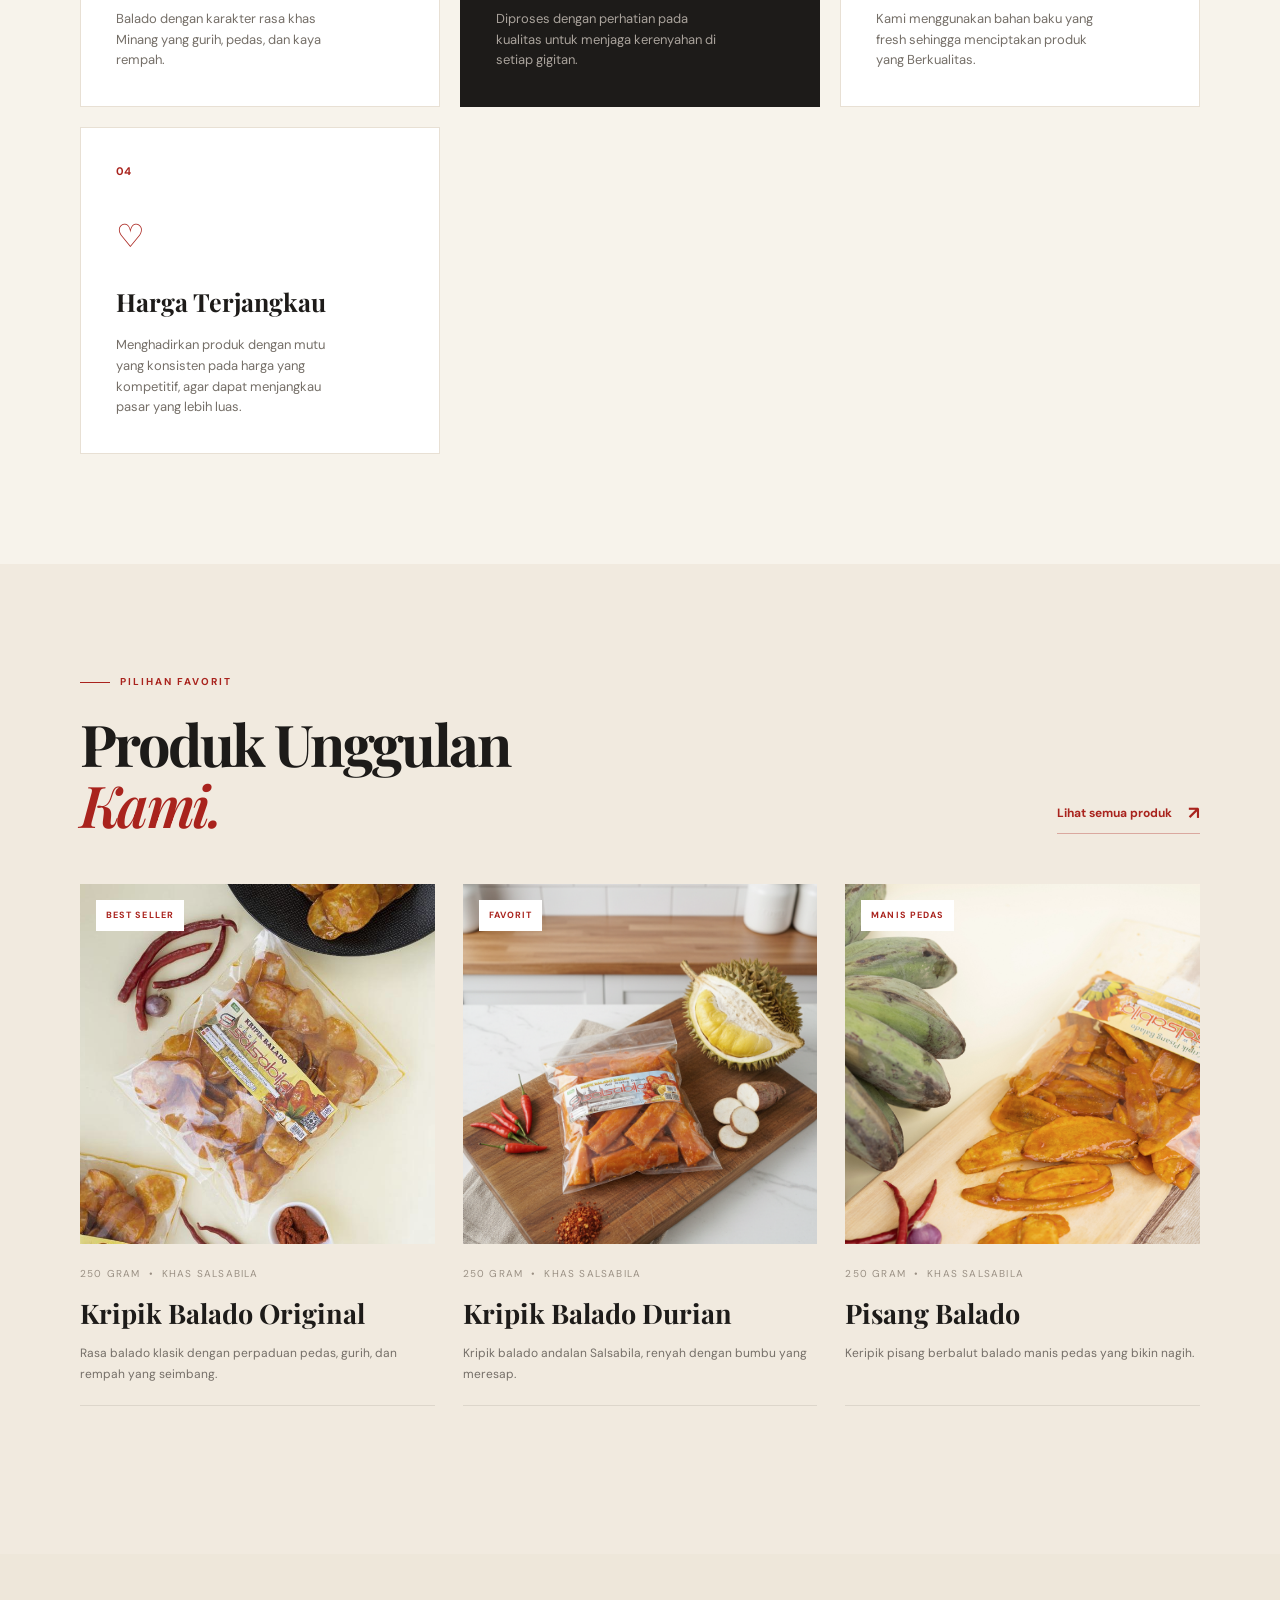
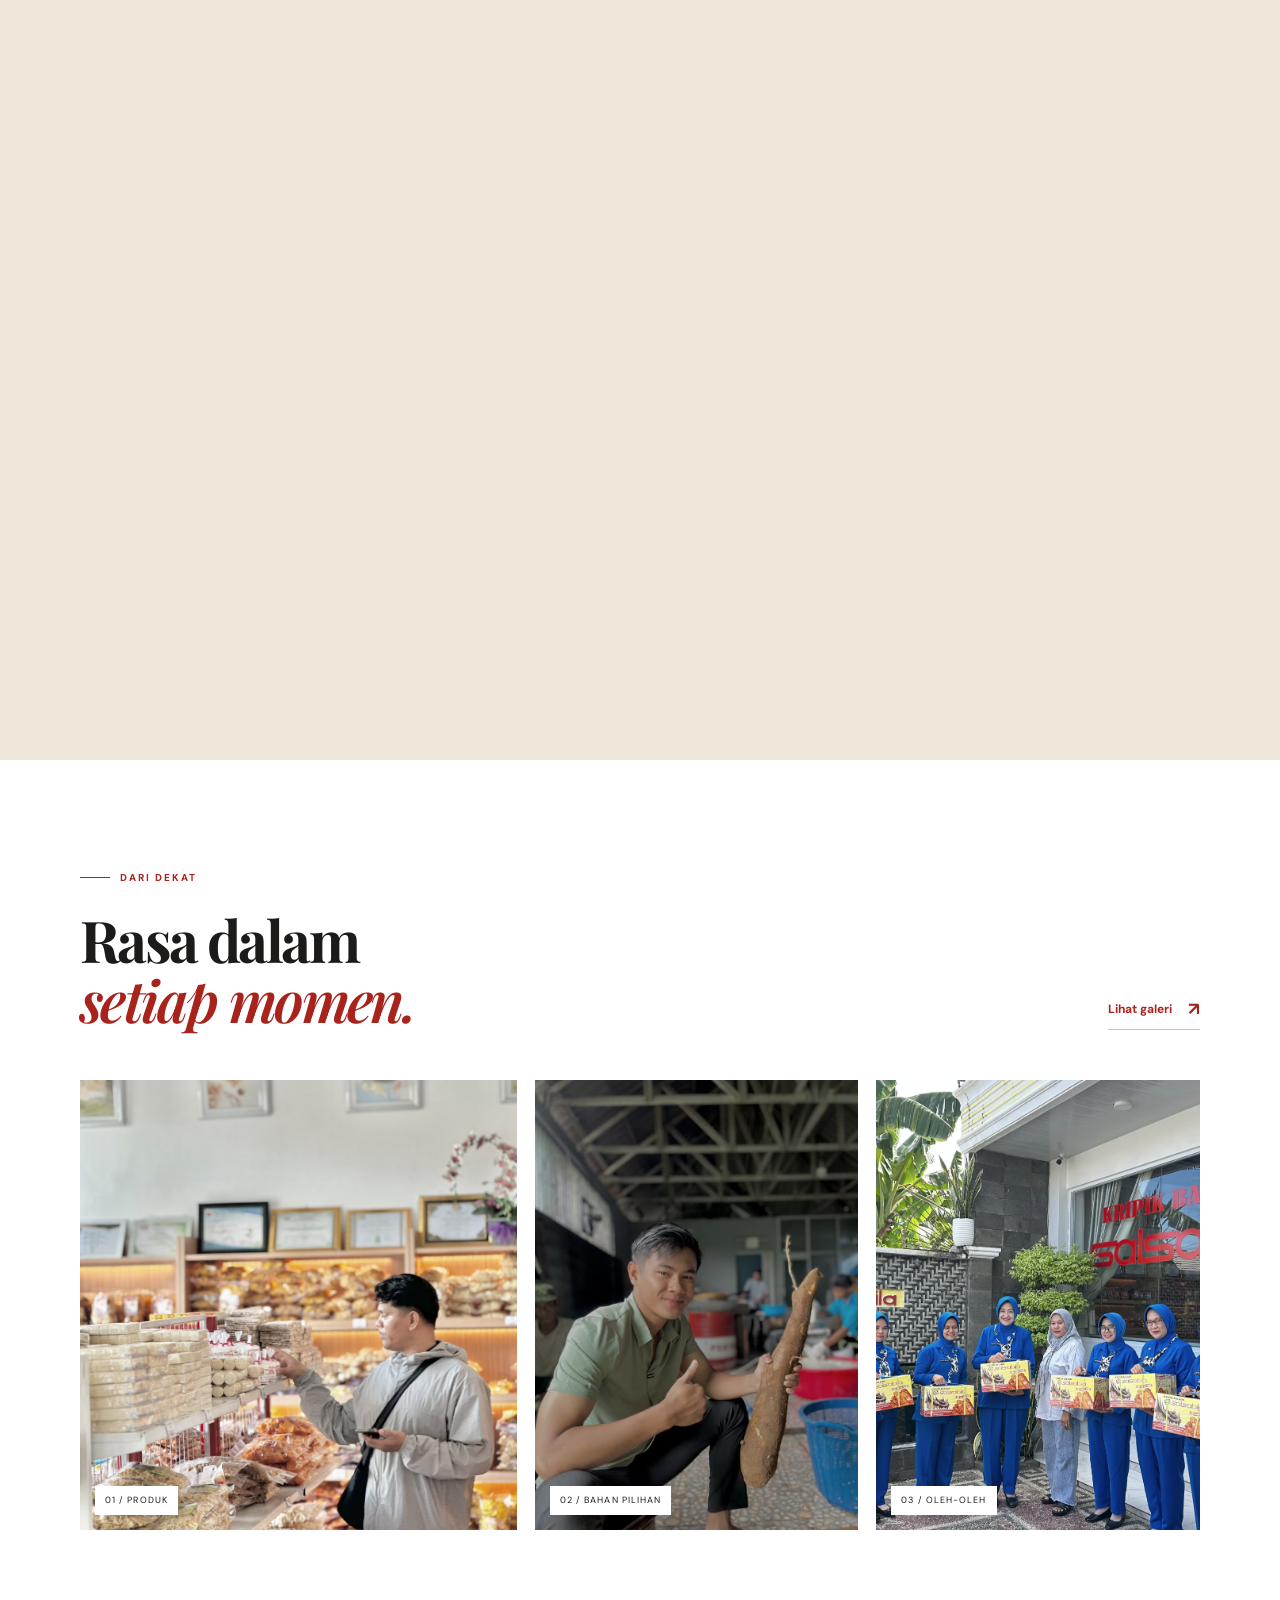
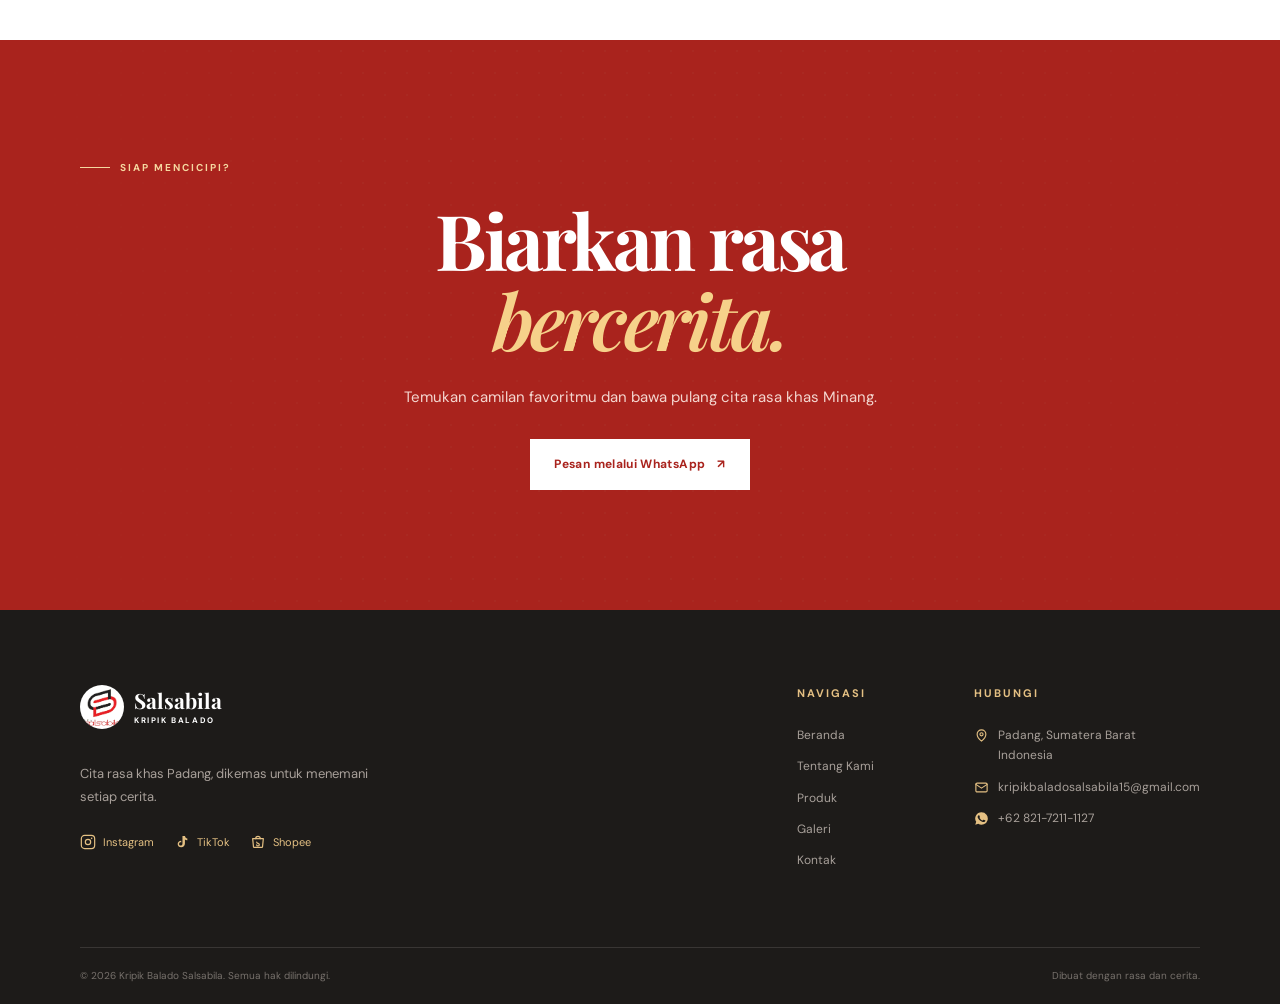
==== commit 2d0cdc83: "update lagi pembaruan beberapa layout" ====
--- a/index.html
+++ b/index.html
@@ -10,13 +10,13 @@
   <link rel="preconnect" href="https://fonts.googleapis.com">
   <link rel="preconnect" href="https://fonts.gstatic.com" crossorigin>
   <link href="https://fonts.googleapis.com/css2?family=DM+Sans:wght@400;500;600;700&family=Playfair+Display:wght@600;700;800&display=swap" rel="stylesheet">
-  <link rel="stylesheet" href="assets/css/style.css?v=7">
-  <link rel="stylesheet" href="assets/css/components.css?v=7">
-  <link rel="stylesheet" href="assets/css/responsive.css?v=7">
+  <link rel="stylesheet" href="assets/css/style.css?v=6">
+  <link rel="stylesheet" href="assets/css/components.css?v=6">
+  <link rel="stylesheet" href="assets/css/responsive.css?v=6">
 </head>
 
 <body>
-  <div class="announcement-bar" data-i18n="ann.full">
+  <div class="announcement-bar">
     Oleh-oleh khas Padang dengan rasa yang selalu dirindukan <span>&bull;</span> Pesan mudah melalui WhatsApp
   </div>
 
@@ -26,16 +26,16 @@
         <span class="brand-mark"><img src="assets/images/logo.png" alt="Logo Kripik Balado Salsabila"></span>
         <span class="brand-text"><small>KRIPIK BALADO</small><strong>Salsabila</strong></span>
       </a>
-      <button class="nav-toggle" id="navToggle" aria-label="Buka menu" aria-expanded="false" data-i18n-attr="aria-label:nav.toggleLabel">
+      <button class="nav-toggle" id="navToggle" aria-label="Buka menu" aria-expanded="false">
         <span></span><span></span><span></span>
       </button>
       <nav class="main-nav" id="mainNav">
-        <a class="active" href="index.html" data-i18n="nav.home">Beranda</a>
-        <a href="tentang.html" data-i18n="nav.about">Tentang Kami</a>
-        <a href="produk.html" data-i18n="nav.products">Produk</a>
-        <a href="galeri.html" data-i18n="nav.gallery">Galeri</a>
-        <a href="kontak.html" data-i18n="nav.contact">Kontak</a>
-        <a class="nav-cta" href="https://wa.me/6282172111127?text=Halo%20Kripik%20Balado%20Salsabila,%20saya%20ingin%20memesan%20produk." target="_blank" rel="noopener noreferrer" data-i18n="nav.order">Pesan Sekarang <span>&#8599;</span></a>
+        <a class="active" href="index.html">Beranda</a>
+        <a href="tentang.html">Tentang Kami</a>
+        <a href="produk.html">Produk</a>
+        <a href="galeri.html">Galeri</a>
+        <a href="kontak.html">Kontak</a>
+        <a class="nav-cta" href="https://wa.me/6282172111127?text=Halo%20Kripik%20Balado%20Salsabila,%20saya%20ingin%20memesan%20produk." target="_blank" rel="noopener noreferrer">Pesan Sekarang <span>&#8599;</span></a>
       </nav>
     </div>
   </header>
@@ -46,19 +46,19 @@
       <div class="hero-pattern"></div>
       <div class="container hero-grid">
         <div class="hero-copy reveal">
-          <div class="eyebrow"><span></span> <span data-i18n="home.hero.eyebrow"></span>Rasa khas ranah Minang</span></div>
-          <h1 data-i18n="home.hero.title">Pedasnya<br><em>bikin nagih.</em></h1>
-          <p class="hero-description" data-i18n="home.hero.desc">
-            Kripik Balado Salsabila menghadirkan kerenyahan dan cita rasa balado khas Padang.
-            Teman perjalanan, teman berkumpul, dan oleh-oleh yang berkesan.
+          <div class="eyebrow"><span></span> Rasa khas ranah Minang</div>
+          <h1>Keaslian rasa<br><em>Kerenyahan sempurna.</em></h1>
+          <p class="hero-description">
+            Kripik Balado Salsabila menghadirkan oleh-oleh khas minang dengan cita rasa yang autentik, inovasi yang terus berkembang
+            menjaga cita rasa dan membawa budaya minang ke pasar yang lebih luas.
           </p>
           <div class="hero-actions">
-            <a class="btn btn-primary" href="produk.html" data-i18n="home.hero.explore">Jelajahi Produk <span>&#8599;</span></a>
-            <a class="text-link" href="tentang.html" data-i18n="home.hero.story">Cerita Kripik Balado Salsabila <span>&#8594;</span></a>
+            <a class="btn btn-primary" href="produk.html">Jelajahi Produk <span>&#8599;</span></a>
+            <a class="text-link" href="tentang.html">Cerita Kripik Balado Salsabila <span>&#8594;</span></a>
           </div>
           <div class="hero-proof">
             <div class="avatar-stack"><span>&#10022;</span><span>&#10022;</span><span>&#10022;</span></div>
-            <div><strong data-i18n="home.hero.since">Didirikan sejak 2015</strong><small data-i18n="home.hero.sinceSub">Hadirkan rasa untuk setiap momen</small></div>
+            <div><strong>Didirikan sejak 2015</strong><small>Hadirkan rasa untuk setiap momen</small></div>
           </div>
         </div>
         <div class="hero-visual reveal reveal-delay">
@@ -67,24 +67,24 @@
           <div class="hero-image-wrap">
             <div class="hero-label">
     <span>01</span>
-    <strong data-i18n="home.hero.labelName">Original<br>Balado</strong>
+    <strong>Original<br>Balado</strong>
 </div>
 
 <img src="assets/images/produk/piring.JPG" alt="Kripik Balado Salsabila">
 
 <div class="hero-sticker">
-    <span data-i18n="home.hero.stickerA">Renyah</span>
+    <span>Renyah</span>
     <strong>&amp;</strong>
-    <span data-i18n="home.hero.stickerB">Berani</span>
+    <span>Berkualitas</span>
 </div>
           <div class="floating-card">
             <span class="floating-icon">&#10042;</span>
-            <div><strong data-i18n="home.hero.cardTitle">100% Cita rasa</strong><small data-i18n="home.hero.cardSub">Khas Padang</small></div>
+            <div><strong>100% Cita rasa</strong><small>Khas minang</small></div>
           </div>
         </div>
       </div>
       <div class="hero-bottom container">
-        <span data-i18n="home.hero.scroll">SCROLL UNTUK MENJELAJAHI</span>
+        <span>SCROLL UNTUK MENJELAJAHI</span>
         <span class="scroll-line"></span>
         <span>01 / 05</span>
       </div>
@@ -93,11 +93,11 @@
     <!-- Marquee -->
     <section class="marquee-strip">
       <div class="marquee-track">
-        <span data-i18n="home.marquee.a">KRIPIK BALADO</span><b>&#10022;</b>
-        <span data-i18n="home.marquee.b">RASA KHAS PADANG</span><b>&#10022;</b>
-        <span data-i18n="home.marquee.c">BAHAN PILIHAN</span><b>&#10022;</b>
-        <span data-i18n="home.marquee.a">KRIPIK BALADO</span><b>&#10022;</b>
-        <span data-i18n="home.marquee.b">RASA KHAS PADANG</span><b>&#10022;</b>
+        <span>KRIPIK BALADO</span><b>&#10022;</b>
+        <span>RASA KHAS PADANG</span><b>&#10022;</b>
+        <span>BAHAN PILIHAN</span><b>&#10022;</b>
+        <span>KRIPIK BALADO</span><b>&#10022;</b>
+        <span>RASA KHAS PADANG</span><b>&#10022;</b>
       </div>
     </section>
 
@@ -105,35 +105,42 @@
     <section class="section-pad intro-section">
       <div class="container intro-grid">
         <div class="section-heading reveal">
-          <div class="eyebrow"><span></span> <span data-i18n="home.intro.eyebrow"></span>Kenapa Salsabila?</span></div>
-          <h2 data-i18n="home.intro.title">Lebih dari sekadar<br><em>camilan.</em></h2>
+          <div class="eyebrow"><span></span> Kenapa Salsabila?</div>
+          <h2>Lebih dari sekadar<br><em>camilan.</em></h2>
         </div>
         <div class="intro-copy reveal reveal-delay">
-          <p data-i18n="home.intro.copy">
-            Setiap potongan Kripik Balado Salsabila membawa semangat untuk menghadirkan rasa yang autentik,
-            kualitas yang terjaga, dan pengalaman ngemil yang sulit dilupakan.
+          <p>
+            Berawal dari satu resep, tumbuh menjadi perjalanan untuk memperkenalkan kekayaan kuliner minang
+            ke lebih banyak tempat.
           </p>
-          <a class="text-link" href="tentang.html" data-i18n="home.intro.link">Kenali lebih dekat <span>&#8594;</span></a>
+          <a class="text-link" href="tentang.html">Kenali lebih dekat <span>&#8594;</span></a>
         </div>
       </div>
       <div class="container feature-grid">
         <article class="feature-card reveal">
           <div class="feature-number">01</div>
           <div class="feature-icon">&#9676;</div>
-          <h3 data-i18n="home.feature1.title">Rasa Autentik</h3>
-          <p data-i18n="home.feature1.desc">Balado dengan karakter rasa khas Padang yang gurih, pedas, dan kaya rempah.</p>
+          <h3>Rasa Autentik</h3>
+          <p>Balado dengan karakter rasa khas Minang yang gurih, pedas, dan kaya rempah.</p>
         </article>
         <article class="feature-card feature-card-dark reveal reveal-delay">
           <div class="feature-number">02</div>
           <div class="feature-icon">&#10022;</div>
-          <h3 data-i18n="home.feature2.title">Renyah Berkualitas</h3>
-          <p data-i18n="home.feature2.desc">Diproses dengan perhatian pada kualitas untuk menjaga kerenyahan di setiap gigitan.</p>
+          <h3>Renyah Berkualitas</h3>
+          <p>Diproses dengan perhatian pada kualitas untuk menjaga kerenyahan di setiap gigitan.</p>
         </article>
         <article class="feature-card reveal reveal-delay-2">
           <div class="feature-number">03</div>
           <div class="feature-icon">&#9825;</div>
-          <h3 data-i18n="home.feature3.title">Cocok untuk Semua</h3>
-          <p data-i18n="home.feature3.desc">Teman santai, buah tangan, dan pelengkap momen bersama keluarga.</p>
+          <h3>Bahan Baku Berkualitas</h3>
+          <p>Kami menggunakan bahan baku yang fresh sehingga menciptakan produk yang Berkualitas.</p>
+        </article>
+        <article class="feature-card reveal reveal-delay-2">
+          <div class="feature-number">04</div>
+          <div class="feature-icon">&#9825;</div>
+          <h3>Harga Terjangkau</h3>
+          <p>Menghadirkan produk dengan mutu yang konsisten pada harga yang kompetitif, 
+            agar dapat menjangkau pasar yang lebih luas.</p>
         </article>
       </div>
     </section>
@@ -142,10 +149,10 @@
     <section class="section-pad products-section">
       <div class="container section-topline">
         <div>
-          <div class="eyebrow"><span></span> <span data-i18n="home.products.eyebrow"></span>Pilihan favorit</span></div>
-          <h2 data-i18n="home.products.title">Produk Unggulan<br><em>Kami.</em></h2>
-        </div>
-        <a class="text-link" href="produk.html" data-i18n="home.products.all">Lihat semua produk <span>&#8599;</span></a>
+          <div class="eyebrow"><span></span> Pilihan favorit</div>
+          <h2>Produk Unggulan<br><em>Kami.</em></h2>
+        </div>
+        <a class="text-link" href="produk.html">Lihat semua produk <span>&#8599;</span></a>
       </div>
       <div class="container product-grid home-products" id="featuredProducts"></div>
     </section>
@@ -155,17 +162,30 @@
       <div class="container story-grid">
         <div class="story-image reveal">
           <img src="assets/images/produk/kripikbaladoori.jpg" alt="Kripik balado original Salsabila">
-          <span class="image-caption" data-i18n="home.story.caption">Dari rempah, menjadi cerita.</span>
+          <span class="image-caption">Dari rempah, menjadi cerita.</span>
         </div>
         <div class="story-copy reveal reveal-delay">
-          <div class="eyebrow"><span></span> <span data-i18n="home.story.eyebrow">Cerita Salsabila</span></div>
-          <h2 data-i18n="home.story.title">Rasa yang lahir<br>dari <em>ketulusan.</em></h2>
-          <p data-i18n="home.story.copy">
-            Berawal dari kecintaan pada cita rasa khas Padang, Kripik Balado Salsabila tumbuh dengan satu tujuan:
-            membuat camilan yang mampu membawa kehangatan rumah dan kekayaan rasa Nusantara ke lebih banyak orang.
+        
+          <h2>Visi dan <em>misi.</em></h2>
+          <p>
+
+            <div class="eyebrow"><span></span> Visi</div>
+            Membawa cita rasa Nusantara agar tetap
+            terjaga dan berkembang, serta memberikan
+            manfaat dan inspirasi bagi masyarakat luas.
+            <div class="eyebrow"><span></span> Misi</div>
+            1. Menghadirkan produk olahan khas
+                    Indonesia dengan rasa dan kualitas yang
+                    baik
+            <br>
+            2. Melestarikan cita rasa tradisional melalui inovasi dan kemasan modern
+            <br>
+            3. Memberdayakan masyarakat melalui peluang kerja dan kolaborasi
+            <br>
+            4. Berkontribusi dalam memajukan produk lokal ke kancah nasional maupun internasional
           </p>
-          <a class="btn btn-outline" href="tentang.html" data-i18n="home.story.btn">Baca cerita kami <span>&#8599;</span></a>
-          <div class="story-signature" data-i18n="home.story.signature">Kripik Balado Salsabila <small>Est. 2015</small></div>
+          <a class="btn btn-outline" href="tentang.html">Baca cerita kami <span>&#8599;</span></a>
+          <div class="story-signature">Kripik Balado Salsabila <small>Est. 2015</small></div>
         </div>
       </div>
     </section>
@@ -174,23 +194,23 @@
     <section class="section-pad gallery-preview">
       <div class="container section-topline">
         <div>
-          <div class="eyebrow"><span></span> <span data-i18n="home.gallery.eyebrow"></span>Dari dekat</span></div>
-          <h2 data-i18n="home.gallery.title">Rasa dalam<br><em>setiap momen.</em></h2>
-        </div>
-        <a class="text-link" href="galeri.html" data-i18n="home.gallery.link">Lihat galeri <span>&#8599;</span></a>
+          <div class="eyebrow"><span></span> Dari dekat</div>
+          <h2>Rasa dalam<br><em>setiap momen.</em></h2>
+        </div>
+        <a class="text-link" href="galeri.html">Lihat galeri <span>&#8599;</span></a>
       </div>
       <div class="container gallery-grid">
         <a href="galeri.html" class="gallery-item gallery-large">
-          <img src="assets/images/produk/kripikbalado.jpg" alt="Sajian kripik balado Salsabila">
-          <span data-i18n="home.gallery.item1">01 / Produk</span>
+          <img src="assets/images/galeri/produkpilihan.jpeg" alt="Sajian kripik balado Salsabila">
+          <span>01 / Produk</span>
         </a>
         <a href="galeri.html" class="gallery-item">
-          <img src="assets/images/produk/pisangbalado.jpg" alt="Pisang balado Salsabila">
-          <span data-i18n="home.gallery.item2">02 / Bahan pilihan</span>
+          <img src="assets/images/galeri/bahanpilihan.jpeg" alt="Pisang balado Salsabila">
+          <span>02 / Bahan pilihan</span>
         </a>
         <a href="galeri.html" class="gallery-item">
-          <img src="assets/images/produk/Bawang.jpg" alt="Keripik bawang Salsabila">
-          <span data-i18n="home.gallery.item3">03 / Oleh-oleh</span>
+          <img src="assets/images/galeri/oleholeh.jpeg" alt="Keripik bawang Salsabila">
+          <span>03 / Oleh-oleh</span>
         </a>
       </div>
     </section>
@@ -199,10 +219,10 @@
     <section class="cta-section">
       <div class="cta-pattern"></div>
       <div class="container cta-content">
-        <div class="eyebrow light"><span></span> <span data-i18n="home.cta.eyebrow"></span>Siap mencicipi?</span></div>
-        <h2 data-i18n="home.cta.title">Biarkan rasa<br><em>bercerita.</em></h2>
-        <p data-i18n="home.cta.copy">Temukan camilan favoritmu dan bawa pulang cita rasa khas Padang.</p>
-        <a class="btn btn-light" href="https://wa.me/6282172111127?text=Halo%20Kripik%20Balado%20Salsabila,%20saya%20ingin%20memesan%20produk." target="_blank" rel="noopener noreferrer" data-i18n="home.cta.btn">Pesan melalui WhatsApp <span>&#8599;</span></a>
+        <div class="eyebrow light"><span></span> Siap mencicipi?</div>
+        <h2>Biarkan rasa<br><em>bercerita.</em></h2>
+        <p>Temukan camilan favoritmu dan bawa pulang cita rasa khas Minang.</p>
+        <a class="btn btn-light" href="https://wa.me/6282172111127?text=Halo%20Kripik%20Balado%20Salsabila,%20saya%20ingin%20memesan%20produk." target="_blank" rel="noopener noreferrer">Pesan melalui WhatsApp <span>&#8599;</span></a>
       </div>
     </section>
   </main>
@@ -214,7 +234,7 @@
           <span class="brand-mark"><img src="assets/images/logo.png" alt="Logo Kripik Balado Salsabila"></span>
           <span class="brand-text"><strong>Salsabila</strong><small>KRIPIK BALADO</small></span>
         </a>
-        <p data-i18n="footer.tagline">Cita rasa khas Padang, dikemas untuk menemani setiap cerita.</p>
+        <p>Cita rasa khas Padang, dikemas untuk menemani setiap cerita.</p>
         <div class="social-links">
           <a href="https://www.instagram.com/kripikbaladosalsabila/" target="_blank" rel="noopener noreferrer" aria-label="Instagram">
             <svg viewBox="0 0 24 24" fill="none" stroke="currentColor" stroke-width="1.8" stroke-linecap="round" stroke-linejoin="round"><rect x="2" y="2" width="20" height="20" rx="5"></rect><circle cx="12" cy="12" r="4"></circle><circle cx="17.5" cy="6.5" r="1.2" fill="currentColor" stroke="none"></circle></svg>
@@ -232,19 +252,19 @@
       </div>
       <div class="footer-links">
         <div>
-          <h4 data-i18n="footer.navHeading">Navigasi</h4>
-          <a href="index.html" data-i18n="nav.home">Beranda</a>
-          <a href="tentang.html" data-i18n="nav.about">Tentang Kami</a>
-          <a href="produk.html" data-i18n="nav.products">Produk</a>
-          <a href="galeri.html" data-i18n="nav.gallery">Galeri</a>
-          <a href="kontak.html" data-i18n="nav.contact">Kontak</a>
-        </div>
-        <div>
-          <h4 data-i18n="footer.contactHeading">Hubungi</h4>
+          <h4>Navigasi</h4>
+          <a href="index.html">Beranda</a>
+          <a href="tentang.html">Tentang Kami</a>
+          <a href="produk.html">Produk</a>
+          <a href="galeri.html">Galeri</a>
+          <a href="kontak.html">Kontak</a>
+        </div>
+        <div>
+          <h4>Hubungi</h4>
           <div class="footer-contact">
             <p>
               <svg viewBox="0 0 24 24" fill="none" stroke="currentColor" stroke-width="1.8" stroke-linecap="round" stroke-linejoin="round"><path d="M12 21s-7-5.5-7-11a7 7 0 0 1 14 0c0 5.5-7 11-7 11z"></path><circle cx="12" cy="10" r="2.5"></circle></svg>
-              <span data-i18n="footer.location">Padang, Sumatera Barat<br>Indonesia</span>
+              <span>Padang, Sumatera Barat<br>Indonesia</span>
             </p>
             <a href="mailto:kripikbaladosalsabila15@gmail.com">
               <svg viewBox="0 0 24 24" fill="none" stroke="currentColor" stroke-width="1.8" stroke-linecap="round" stroke-linejoin="round"><rect x="3" y="5" width="18" height="14" rx="2"></rect><path d="m3 7 9 6 9-6"></path></svg>
@@ -259,18 +279,17 @@
       </div>
     </div>
     <div class="container footer-bottom">
-      <span>&copy; <span id="currentYear"></span> <span data-i18n="footer.copyFull"></span>Kripik Balado Salsabila. Semua hak dilindungi.</span></span>
-      <span data-i18n="footer.madeWith">Dibuat dengan rasa dan cerita.</span>
+      <span>&copy; <span id="currentYear"></span> Kripik Balado Salsabila. Semua hak dilindungi.</span>
+      <span>Dibuat dengan rasa dan cerita.</span>
     </div>
   </footer>
 
-  <a class="floating-wa" href="https://wa.me/6282172111127?text=Halo%20Kripik%20Balado%20Salsabila%2C%20saya%20ingin%20bertanya." target="_blank" rel="noopener" aria-label="Chat WhatsApp" data-i18n-attr="aria-label:floating.waLabel">
-    <svg viewBox="0 0 24 24" fill="currentColor" aria-hidden="true"><path d="M12 2a10 10 0 0 0-8.5 15.3L2 22l4.8-1.5A10 10 0 1 0 12 2zm5.8 14.2c-.2.7-1.4 1.3-2 1.4-.5.1-1.2.1-1.9-.1-.4-.1-1-.3-1.7-.6-3-1.3-4.9-4.3-5.1-4.5-.1-.2-1.2-1.5-1.2-2.9s.7-2 1-2.3c.2-.3.5-.3.7-.3h.5c.2 0 .4 0 .6.5l.8 2c.1.2.1.4 0 .5l-.4.5c-.2.2-.3.4-.1.7.2.3.9 1.4 1.9 2.3 1.3 1.1 2.3 1.5 2.6 1.6.3.1.5.1.7-.1l.7-.9c.2-.3.4-.2.7-.1l2 .9c.3.1.5.2.5.4.1.2.1.9-.1 1.3z"></path></svg><span data-i18n="floating.chat">Chat dengan kami</span>
+  <a class="floating-wa" href="https://wa.me/6282172111127?text=Halo%20Kripik%20Balado%20Salsabila%2C%20saya%20ingin%20bertanya." target="_blank" rel="noopener" aria-label="Chat WhatsApp">
+    <svg viewBox="0 0 24 24" fill="currentColor" aria-hidden="true"><path d="M12 2a10 10 0 0 0-8.5 15.3L2 22l4.8-1.5A10 10 0 1 0 12 2zm5.8 14.2c-.2.7-1.4 1.3-2 1.4-.5.1-1.2.1-1.9-.1-.4-.1-1-.3-1.7-.6-3-1.3-4.9-4.3-5.1-4.5-.1-.2-1.2-1.5-1.2-2.9s.7-2 1-2.3c.2-.3.5-.3.7-.3h.5c.2 0 .4 0 .6.5l.8 2c.1.2.1.4 0 .5l-.4.5c-.2.2-.3.4-.1.7.2.3.9 1.4 1.9 2.3 1.3 1.1 2.3 1.5 2.6 1.6.3.1.5.1.7-.1l.7-.9c.2-.3.4-.2.7-.1l2 .9c.3.1.5.2.5.4.1.2.1.9-.1 1.3z"></path></svg><span>Chat dengan kami</span>
   </a>
 
-  <script src="assets/js/i18n.js?v=7"></script>
-  <script src="assets/js/main.js?v=7"></script>
-  <script src="assets/js/produk.js?v=7"></script>
+  <script src="assets/js/main.js?v=6"></script>
+  <script src="assets/js/produk.js?v=6"></script>
 </body>
 
 </html>
--- a/assets/css/style.css
+++ b/assets/css/style.css
@@ -116,11 +116,10 @@
   margin-bottom: 23px;
 }
 
-.eyebrow > span:first-child {
+.eyebrow > span {
   width: 30px;
   height: 1px;
   background: currentColor;
-  flex-shrink: 0;
 }
 
 .eyebrow.light {
--- a/assets/css/components.css
+++ b/assets/css/components.css
@@ -1601,43 +1601,3 @@
   width: 12px;
   height: 12px;
 }
-
-/* 19. Pengalih bahasa (ID / EN) --------------------------------------------- */
-/* Tombol tambahan yang menyatu dengan gaya navigasi tanpa mengubah elemen lain. */
-.lang-switch {
-  display: inline-flex;
-  align-items: center;
-  gap: 2px;
-  padding: 3px;
-  border: 1px solid var(--line);
-  border-radius: 999px;
-  background: var(--white);
-}
-
-.lang-switch .lang-option {
-  border: 0;
-  background: transparent;
-  color: #57514b;
-  font-family: inherit;
-  font-size: 12px;
-  font-weight: 700;
-  letter-spacing: 0.02em;
-  line-height: 1;
-  padding: 6px 12px;
-  border-radius: 999px;
-  cursor: pointer;
-  transition: background var(--transition), color var(--transition);
-}
-
-.lang-switch .lang-option:hover {
-  color: var(--red);
-}
-
-.lang-switch .lang-option.active {
-  background: var(--red);
-  color: #fff;
-}
-
-.lang-switch .lang-option.active:hover {
-  color: #fff;
-}
--- a/assets/css/responsive.css
+++ b/assets/css/responsive.css
@@ -125,11 +125,6 @@
     margin-top: 15px;
   }
 
-  .main-nav .lang-switch {
-    align-self: center;
-    margin-top: 15px;
-  }
-
   .hero {
     padding-top: 65px;
   }
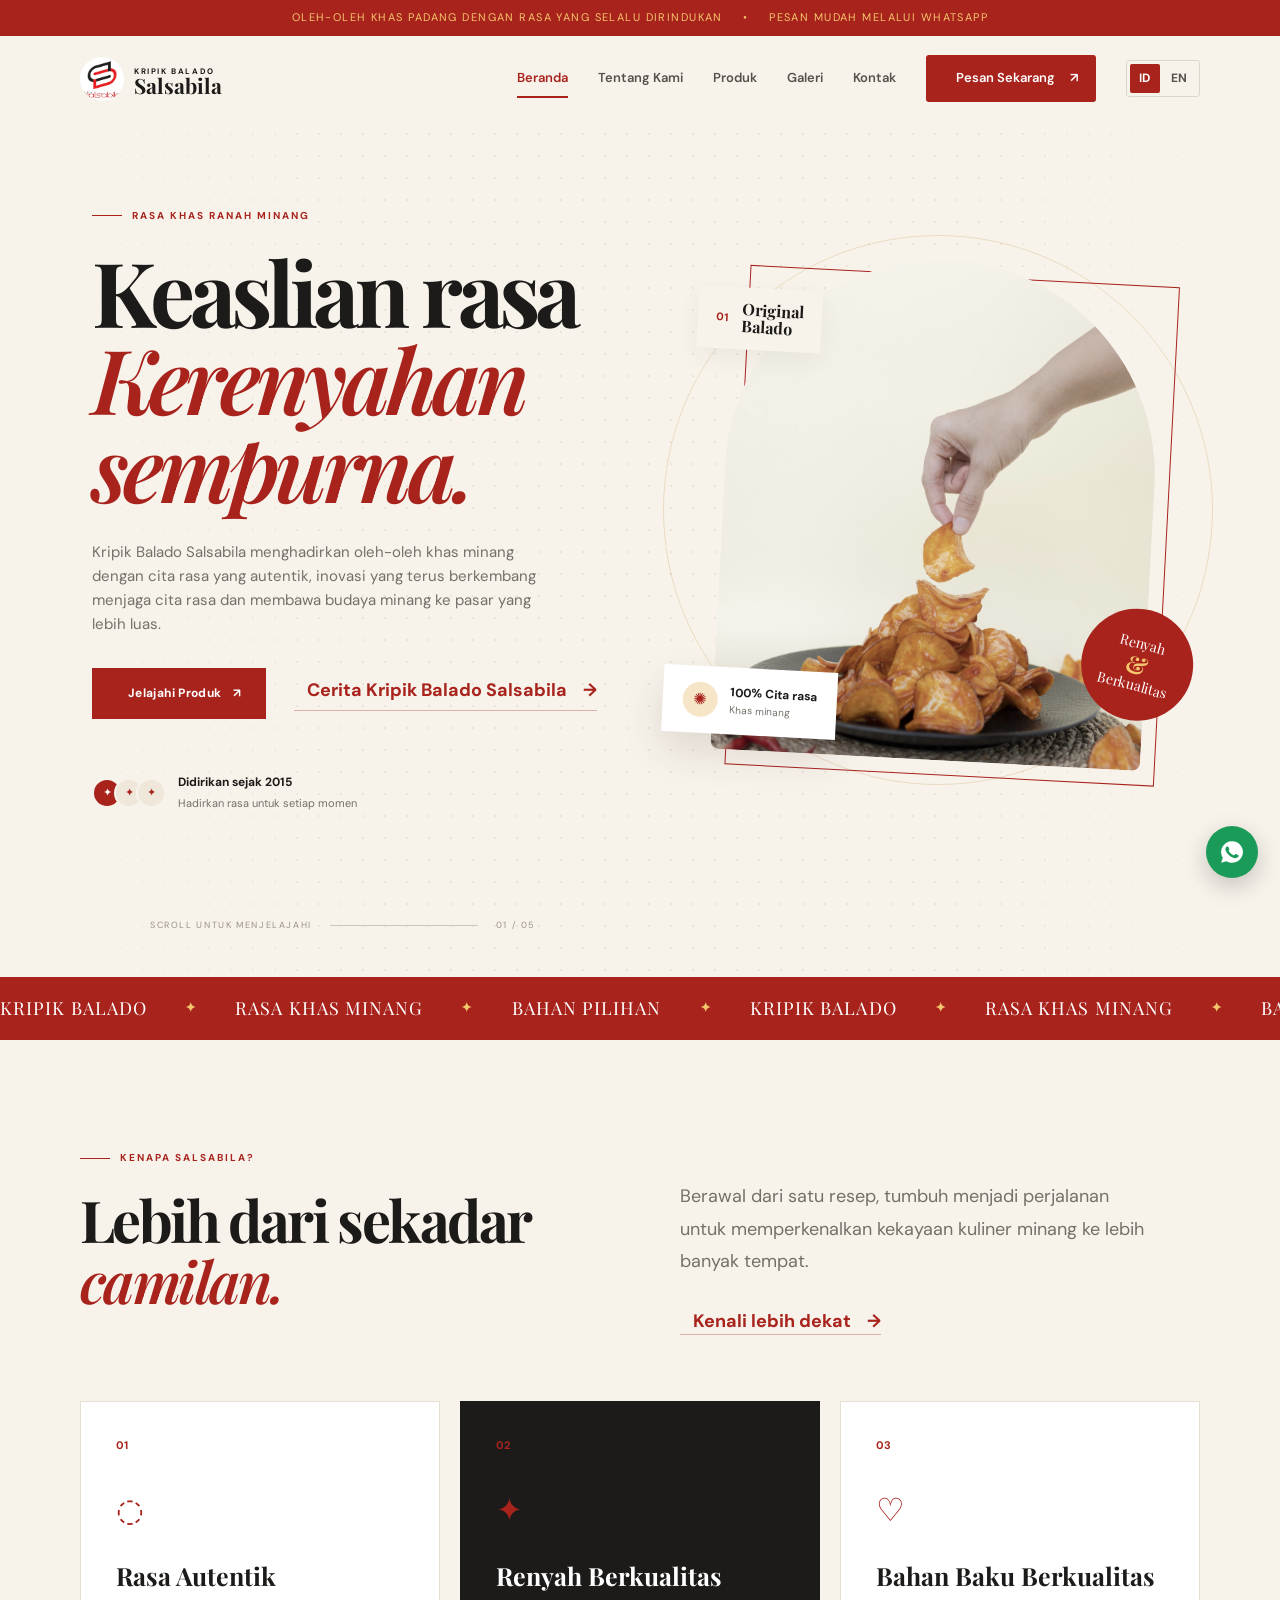
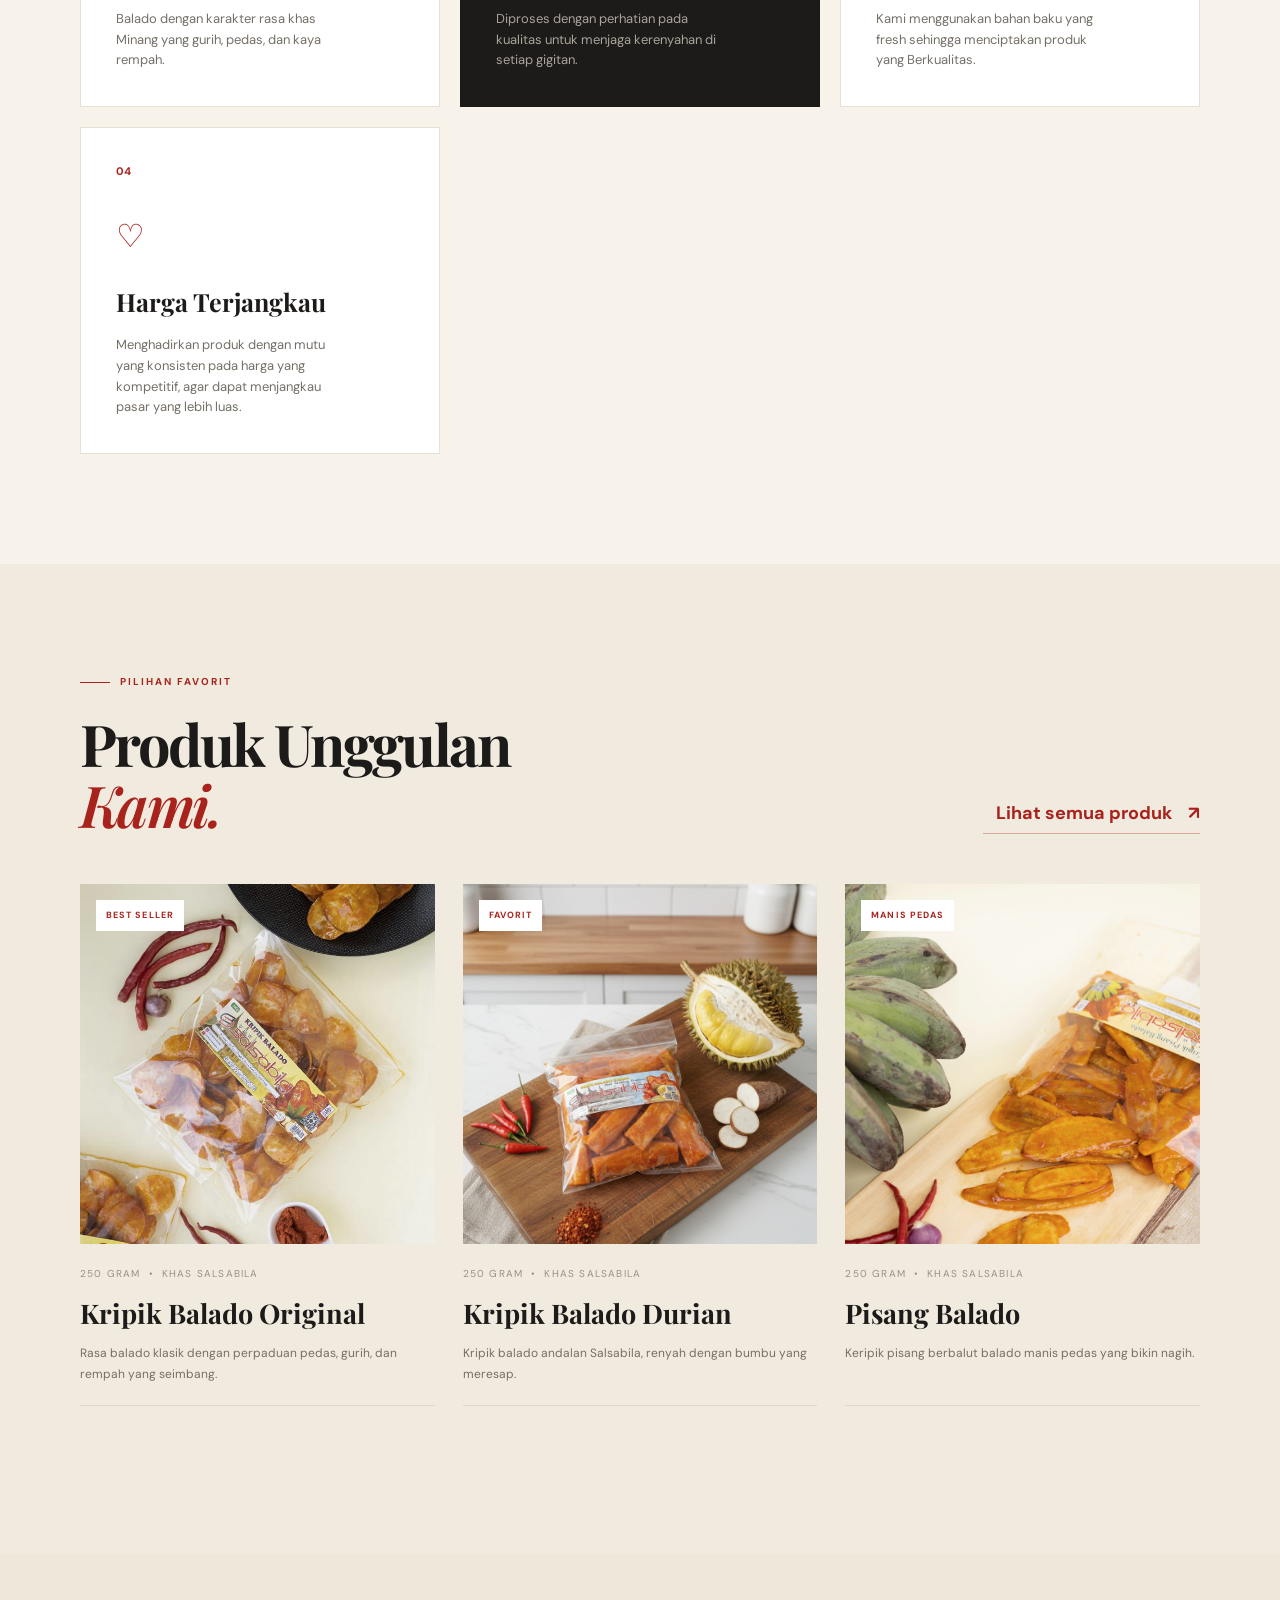
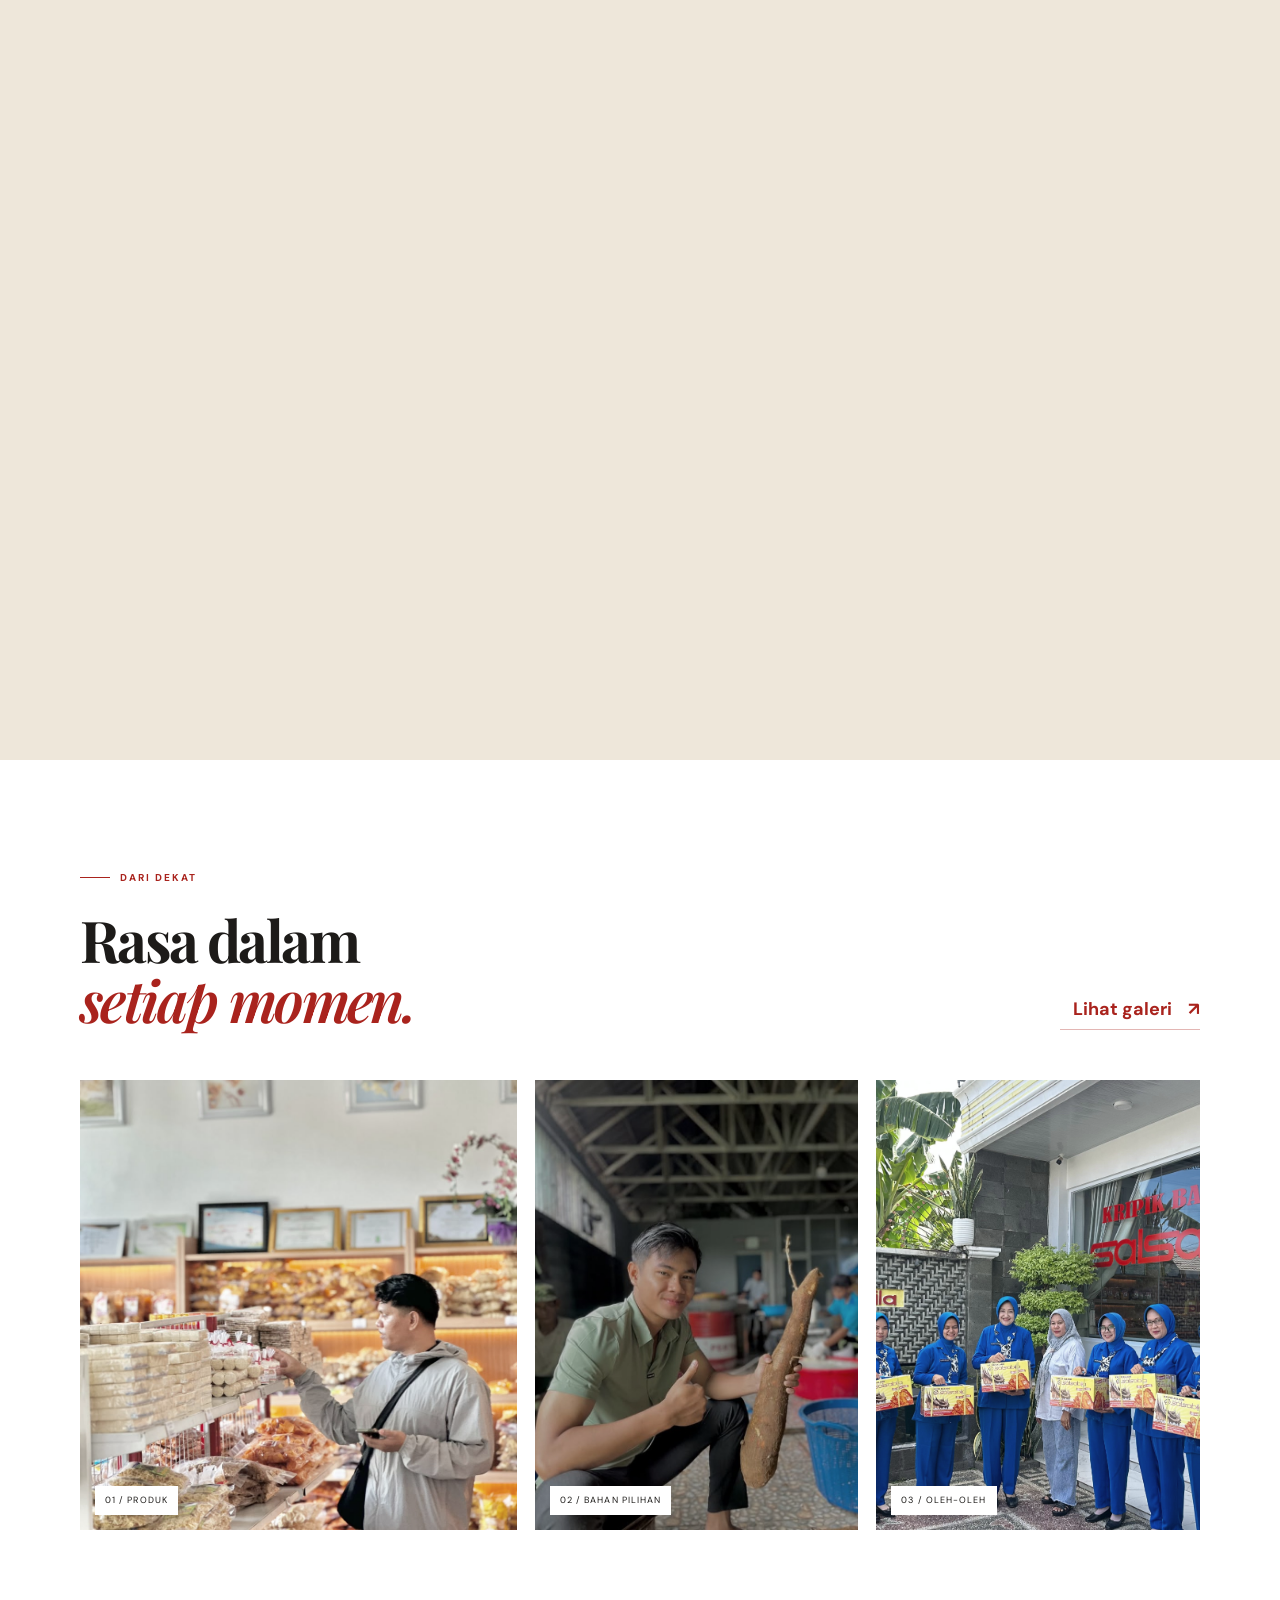
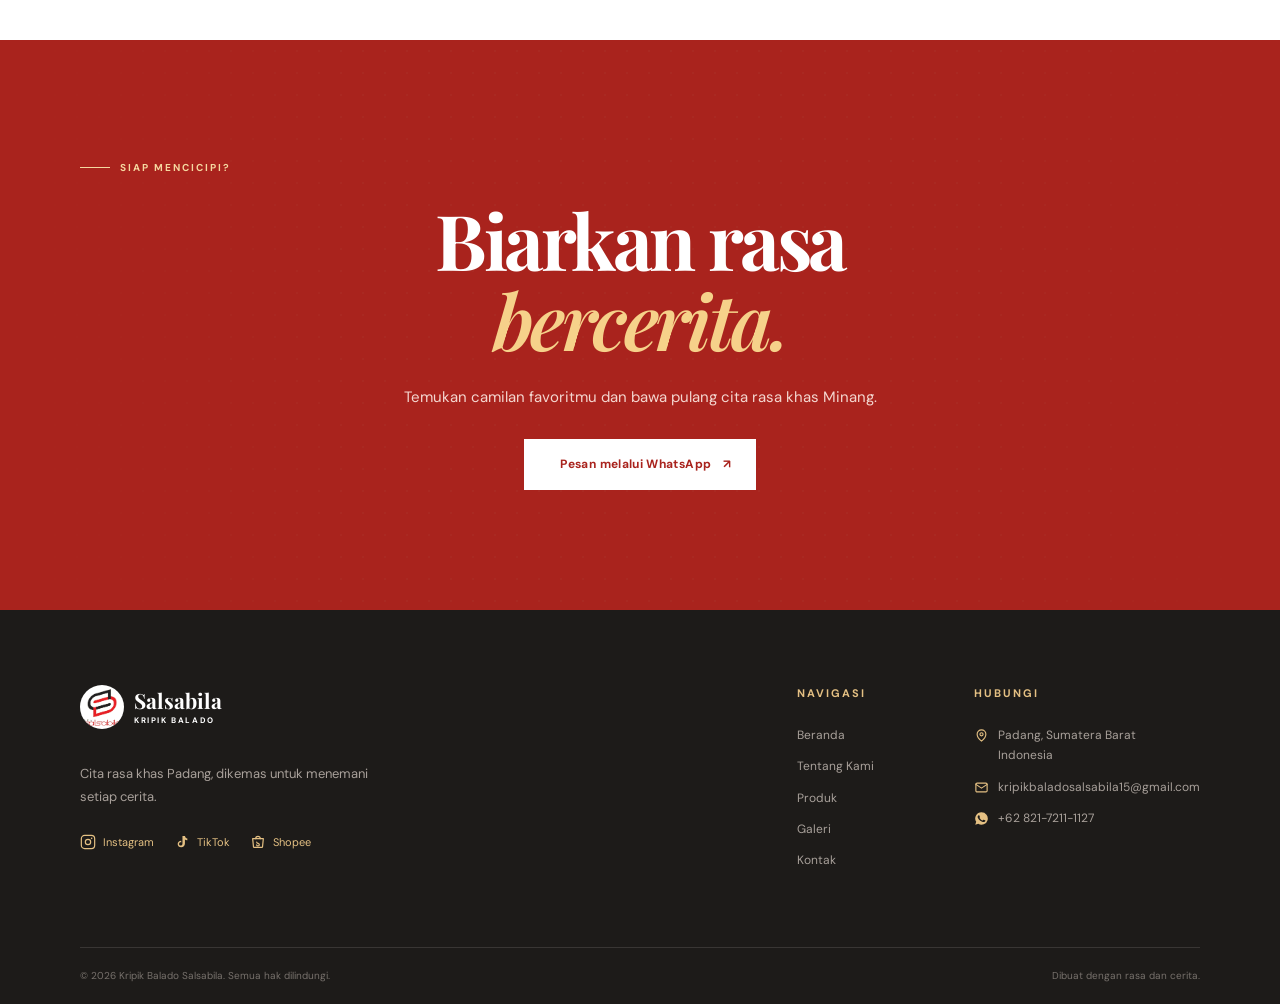
==== commit 65944cc8: "bismillah finish 1" ====
--- a/index.html
+++ b/index.html
@@ -1,5 +1,5 @@
 <!DOCTYPE html>
-<html lang="id">
+<html lang="id" data-i18n-title="index.title">
 
 <head>
   <meta charset="UTF-8">
@@ -10,14 +10,14 @@
   <link rel="preconnect" href="https://fonts.googleapis.com">
   <link rel="preconnect" href="https://fonts.gstatic.com" crossorigin>
   <link href="https://fonts.googleapis.com/css2?family=DM+Sans:wght@400;500;600;700&family=Playfair+Display:wght@600;700;800&display=swap" rel="stylesheet">
-  <link rel="stylesheet" href="assets/css/style.css?v=6">
-  <link rel="stylesheet" href="assets/css/components.css?v=6">
-  <link rel="stylesheet" href="assets/css/responsive.css?v=6">
+  <link rel="stylesheet" href="assets/css/style.css?v=7">
+  <link rel="stylesheet" href="assets/css/components.css?v=7">
+  <link rel="stylesheet" href="assets/css/responsive.css?v=7">
 </head>
 
 <body>
   <div class="announcement-bar">
-    Oleh-oleh khas Padang dengan rasa yang selalu dirindukan <span>&bull;</span> Pesan mudah melalui WhatsApp
+    <span data-i18n="announce.home">Oleh-oleh khas Padang dengan rasa yang selalu dirindukan</span> <span>&bull;</span> <span data-i18n="announce.wa">Pesan mudah melalui WhatsApp</span>
   </div>
 
   <header class="site-header" id="siteHeader">
@@ -26,16 +26,20 @@
         <span class="brand-mark"><img src="assets/images/logo.png" alt="Logo Kripik Balado Salsabila"></span>
         <span class="brand-text"><small>KRIPIK BALADO</small><strong>Salsabila</strong></span>
       </a>
-      <button class="nav-toggle" id="navToggle" aria-label="Buka menu" aria-expanded="false">
+      <button class="nav-toggle" id="navToggle" aria-label="Buka menu" data-i18n-attr="aria-label:nav.toggle_aria" aria-expanded="false">
         <span></span><span></span><span></span>
       </button>
       <nav class="main-nav" id="mainNav">
-        <a class="active" href="index.html">Beranda</a>
-        <a href="tentang.html">Tentang Kami</a>
-        <a href="produk.html">Produk</a>
-        <a href="galeri.html">Galeri</a>
-        <a href="kontak.html">Kontak</a>
-        <a class="nav-cta" href="https://wa.me/6282172111127?text=Halo%20Kripik%20Balado%20Salsabila,%20saya%20ingin%20memesan%20produk." target="_blank" rel="noopener noreferrer">Pesan Sekarang <span>&#8599;</span></a>
+        <a class="active" href="index.html" data-i18n="nav.beranda">Beranda</a>
+        <a href="tentang.html" data-i18n="nav.tentang">Tentang Kami</a>
+        <a href="produk.html" data-i18n="nav.produk">Produk</a>
+        <a href="galeri.html" data-i18n="nav.galeri">Galeri</a>
+        <a href="kontak.html" data-i18n="nav.kontak">Kontak</a>
+        <a class="nav-cta" href="https://wa.me/6282172111127?text=Halo%20Kripik%20Balado%20Salsabila,%20saya%20ingin%20memesan%20produk." target="_blank" rel="noopener noreferrer"><span data-i18n="nav.cta">Pesan Sekarang</span> <span>&#8599;</span></a>
+        <div class="lang-switch" data-lang-switch role="group" aria-label="Pilih bahasa" data-i18n-attr="aria-label:lang.aria">
+          <button type="button" data-lang="id" aria-pressed="true">ID</button>
+          <button type="button" data-lang="en" aria-pressed="false">EN</button>
+        </div>
       </nav>
     </div>
   </header>
@@ -46,19 +50,19 @@
       <div class="hero-pattern"></div>
       <div class="container hero-grid">
         <div class="hero-copy reveal">
-          <div class="eyebrow"><span></span> Rasa khas ranah Minang</div>
-          <h1>Keaslian rasa<br><em>Kerenyahan sempurna.</em></h1>
-          <p class="hero-description">
+          <div class="eyebrow"><span></span> <span data-i18n="home.hero.eyebrow">Rasa khas ranah Minang</span></div>
+          <h1 data-i18n-html="home.hero.title">Keaslian rasa<br><em>Kerenyahan sempurna.</em></h1>
+          <p class="hero-description" data-i18n="home.hero.desc">
             Kripik Balado Salsabila menghadirkan oleh-oleh khas minang dengan cita rasa yang autentik, inovasi yang terus berkembang
             menjaga cita rasa dan membawa budaya minang ke pasar yang lebih luas.
           </p>
           <div class="hero-actions">
-            <a class="btn btn-primary" href="produk.html">Jelajahi Produk <span>&#8599;</span></a>
-            <a class="text-link" href="tentang.html">Cerita Kripik Balado Salsabila <span>&#8594;</span></a>
+            <a class="btn btn-primary" href="produk.html"><span data-i18n="home.hero.explore">Jelajahi Produk</span> <span>&#8599;</span></a>
+            <a class="text-link" href="tentang.html"><span data-i18n="home.hero.story_link">Cerita Kripik Balado Salsabila</span> <span>&#8594;</span></a>
           </div>
           <div class="hero-proof">
             <div class="avatar-stack"><span>&#10022;</span><span>&#10022;</span><span>&#10022;</span></div>
-            <div><strong>Didirikan sejak 2015</strong><small>Hadirkan rasa untuk setiap momen</small></div>
+            <div><strong data-i18n="home.hero.founded">Didirikan sejak 2015</strong><small data-i18n="home.hero.founded_sub">Hadirkan rasa untuk setiap momen</small></div>
           </div>
         </div>
         <div class="hero-visual reveal reveal-delay">
@@ -67,24 +71,24 @@
           <div class="hero-image-wrap">
             <div class="hero-label">
     <span>01</span>
-    <strong>Original<br>Balado</strong>
+    <strong data-i18n-html="home.hero.label_strong">Original<br>Balado</strong>
 </div>
 
 <img src="assets/images/produk/piring.JPG" alt="Kripik Balado Salsabila">
 
 <div class="hero-sticker">
-    <span>Renyah</span>
+    <span data-i18n="home.hero.sticker1">Renyah</span>
     <strong>&amp;</strong>
-    <span>Berkualitas</span>
+    <span data-i18n="home.hero.sticker2">Berkualitas</span>
 </div>
           <div class="floating-card">
             <span class="floating-icon">&#10042;</span>
-            <div><strong>100% Cita rasa</strong><small>Khas minang</small></div>
+            <div><strong data-i18n="home.hero.card_strong">100% Cita rasa</strong><small data-i18n="home.hero.card_sub">Khas minang</small></div>
           </div>
         </div>
       </div>
       <div class="hero-bottom container">
-        <span>SCROLL UNTUK MENJELAJAHI</span>
+        <span data-i18n="home.hero.scroll">SCROLL UNTUK MENJELAJAHI</span>
         <span class="scroll-line"></span>
         <span>01 / 05</span>
       </div>
@@ -94,10 +98,11 @@
     <section class="marquee-strip">
       <div class="marquee-track">
         <span>KRIPIK BALADO</span><b>&#10022;</b>
-        <span>RASA KHAS PADANG</span><b>&#10022;</b>
+        <span>RASA KHAS MINANG</span><b>&#10022;</b>
         <span>BAHAN PILIHAN</span><b>&#10022;</b>
         <span>KRIPIK BALADO</span><b>&#10022;</b>
-        <span>RASA KHAS PADANG</span><b>&#10022;</b>
+        <span>RASA KHAS MINANG</span><b>&#10022;</b>
+        <span>BAHAN PILIHAN</span><b>&#10022;</b>
       </div>
     </section>
 
@@ -105,41 +110,41 @@
     <section class="section-pad intro-section">
       <div class="container intro-grid">
         <div class="section-heading reveal">
-          <div class="eyebrow"><span></span> Kenapa Salsabila?</div>
-          <h2>Lebih dari sekadar<br><em>camilan.</em></h2>
+          <div class="eyebrow"><span></span> <span data-i18n="home.intro.eyebrow">Kenapa Salsabila?</span></div>
+          <h2 data-i18n-html="home.intro.title">Lebih dari sekadar<br><em>camilan.</em></h2>
         </div>
         <div class="intro-copy reveal reveal-delay">
-          <p>
+          <p data-i18n="home.intro.copy">
             Berawal dari satu resep, tumbuh menjadi perjalanan untuk memperkenalkan kekayaan kuliner minang
             ke lebih banyak tempat.
           </p>
-          <a class="text-link" href="tentang.html">Kenali lebih dekat <span>&#8594;</span></a>
+          <a class="text-link" href="tentang.html"><span data-i18n="home.intro.link">Kenali lebih dekat</span> <span>&#8594;</span></a>
         </div>
       </div>
       <div class="container feature-grid">
         <article class="feature-card reveal">
           <div class="feature-number">01</div>
           <div class="feature-icon">&#9676;</div>
-          <h3>Rasa Autentik</h3>
-          <p>Balado dengan karakter rasa khas Minang yang gurih, pedas, dan kaya rempah.</p>
+          <h3 data-i18n="home.feature1.title">Rasa Autentik</h3>
+          <p data-i18n="home.feature1.desc">Balado dengan karakter rasa khas Minang yang gurih, pedas, dan kaya rempah.</p>
         </article>
         <article class="feature-card feature-card-dark reveal reveal-delay">
           <div class="feature-number">02</div>
           <div class="feature-icon">&#10022;</div>
-          <h3>Renyah Berkualitas</h3>
-          <p>Diproses dengan perhatian pada kualitas untuk menjaga kerenyahan di setiap gigitan.</p>
+          <h3 data-i18n="home.feature2.title">Renyah Berkualitas</h3>
+          <p data-i18n="home.feature2.desc">Diproses dengan perhatian pada kualitas untuk menjaga kerenyahan di setiap gigitan.</p>
         </article>
         <article class="feature-card reveal reveal-delay-2">
           <div class="feature-number">03</div>
           <div class="feature-icon">&#9825;</div>
-          <h3>Bahan Baku Berkualitas</h3>
-          <p>Kami menggunakan bahan baku yang fresh sehingga menciptakan produk yang Berkualitas.</p>
+          <h3 data-i18n="home.feature3.title">Bahan Baku Berkualitas</h3>
+          <p data-i18n="home.feature3.desc">Kami menggunakan bahan baku yang fresh sehingga menciptakan produk yang Berkualitas.</p>
         </article>
         <article class="feature-card reveal reveal-delay-2">
           <div class="feature-number">04</div>
           <div class="feature-icon">&#9825;</div>
-          <h3>Harga Terjangkau</h3>
-          <p>Menghadirkan produk dengan mutu yang konsisten pada harga yang kompetitif, 
+          <h3 data-i18n="home.feature4.title">Harga Terjangkau</h3>
+          <p data-i18n="home.feature4.desc">Menghadirkan produk dengan mutu yang konsisten pada harga yang kompetitif, 
             agar dapat menjangkau pasar yang lebih luas.</p>
         </article>
       </div>
@@ -149,10 +154,10 @@
     <section class="section-pad products-section">
       <div class="container section-topline">
         <div>
-          <div class="eyebrow"><span></span> Pilihan favorit</div>
-          <h2>Produk Unggulan<br><em>Kami.</em></h2>
-        </div>
-        <a class="text-link" href="produk.html">Lihat semua produk <span>&#8599;</span></a>
+          <div class="eyebrow"><span></span> <span data-i18n="home.products.eyebrow">Pilihan favorit</span></div>
+          <h2 data-i18n-html="home.products.title">Produk Unggulan<br><em>Kami.</em></h2>
+        </div>
+        <a class="text-link" href="produk.html"><span data-i18n="home.products.link">Lihat semua produk</span> <span>&#8599;</span></a>
       </div>
       <div class="container product-grid home-products" id="featuredProducts"></div>
     </section>
@@ -162,29 +167,29 @@
       <div class="container story-grid">
         <div class="story-image reveal">
           <img src="assets/images/produk/kripikbaladoori.jpg" alt="Kripik balado original Salsabila">
-          <span class="image-caption">Dari rempah, menjadi cerita.</span>
+          <span class="image-caption" data-i18n="home.story.caption">Dari rempah, menjadi cerita.</span>
         </div>
         <div class="story-copy reveal reveal-delay">
         
-          <h2>Visi dan <em>misi.</em></h2>
+          <h2 data-i18n-html="home.story.title">Visi dan <em>misi.</em></h2>
           <p>
 
-            <div class="eyebrow"><span></span> Visi</div>
-            Membawa cita rasa Nusantara agar tetap
+            <div class="eyebrow"><span></span> <span data-i18n="home.story.vision_label">Visi</span></div>
+            <span data-i18n="home.story.vision">Membawa cita rasa Nusantara agar tetap
             terjaga dan berkembang, serta memberikan
-            manfaat dan inspirasi bagi masyarakat luas.
-            <div class="eyebrow"><span></span> Misi</div>
-            1. Menghadirkan produk olahan khas
+            manfaat dan inspirasi bagi masyarakat luas.</span>
+            <div class="eyebrow"><span></span> <span data-i18n="home.story.mission_label">Misi</span></div>
+            <span data-i18n="home.story.mission1">1. Menghadirkan produk olahan khas
                     Indonesia dengan rasa dan kualitas yang
-                    baik
+                    baik</span>
             <br>
-            2. Melestarikan cita rasa tradisional melalui inovasi dan kemasan modern
+            <span data-i18n="home.story.mission2">2. Melestarikan cita rasa tradisional melalui inovasi dan kemasan modern</span>
             <br>
-            3. Memberdayakan masyarakat melalui peluang kerja dan kolaborasi
+            <span data-i18n="home.story.mission3">3. Memberdayakan masyarakat melalui peluang kerja dan kolaborasi</span>
             <br>
-            4. Berkontribusi dalam memajukan produk lokal ke kancah nasional maupun internasional
+            <span data-i18n="home.story.mission4">4. Berkontribusi dalam memajukan produk lokal ke kancah nasional maupun internasional</span>
           </p>
-          <a class="btn btn-outline" href="tentang.html">Baca cerita kami <span>&#8599;</span></a>
+          <a class="btn btn-outline" href="tentang.html"><span data-i18n="home.story.btn">Baca cerita kami</span> <span>&#8599;</span></a>
           <div class="story-signature">Kripik Balado Salsabila <small>Est. 2015</small></div>
         </div>
       </div>
@@ -194,23 +199,23 @@
     <section class="section-pad gallery-preview">
       <div class="container section-topline">
         <div>
-          <div class="eyebrow"><span></span> Dari dekat</div>
-          <h2>Rasa dalam<br><em>setiap momen.</em></h2>
-        </div>
-        <a class="text-link" href="galeri.html">Lihat galeri <span>&#8599;</span></a>
+          <div class="eyebrow"><span></span> <span data-i18n="home.gallery.eyebrow">Dari dekat</span></div>
+          <h2 data-i18n-html="home.gallery.title">Rasa dalam<br><em>setiap momen.</em></h2>
+        </div>
+        <a class="text-link" href="galeri.html"><span data-i18n="home.gallery.link">Lihat galeri</span> <span>&#8599;</span></a>
       </div>
       <div class="container gallery-grid">
         <a href="galeri.html" class="gallery-item gallery-large">
           <img src="assets/images/galeri/produkpilihan.jpeg" alt="Sajian kripik balado Salsabila">
-          <span>01 / Produk</span>
+          <span data-i18n="home.gallery.cap1">01 / Produk</span>
         </a>
         <a href="galeri.html" class="gallery-item">
           <img src="assets/images/galeri/bahanpilihan.jpeg" alt="Pisang balado Salsabila">
-          <span>02 / Bahan pilihan</span>
+          <span data-i18n="home.gallery.cap2">02 / Bahan pilihan</span>
         </a>
         <a href="galeri.html" class="gallery-item">
           <img src="assets/images/galeri/oleholeh.jpeg" alt="Keripik bawang Salsabila">
-          <span>03 / Oleh-oleh</span>
+          <span data-i18n="home.gallery.cap3">03 / Oleh-oleh</span>
         </a>
       </div>
     </section>
@@ -219,10 +224,10 @@
     <section class="cta-section">
       <div class="cta-pattern"></div>
       <div class="container cta-content">
-        <div class="eyebrow light"><span></span> Siap mencicipi?</div>
-        <h2>Biarkan rasa<br><em>bercerita.</em></h2>
-        <p>Temukan camilan favoritmu dan bawa pulang cita rasa khas Minang.</p>
-        <a class="btn btn-light" href="https://wa.me/6282172111127?text=Halo%20Kripik%20Balado%20Salsabila,%20saya%20ingin%20memesan%20produk." target="_blank" rel="noopener noreferrer">Pesan melalui WhatsApp <span>&#8599;</span></a>
+        <div class="eyebrow light"><span></span> <span data-i18n="home.cta.eyebrow">Siap mencicipi?</span></div>
+        <h2 data-i18n-html="home.cta.title">Biarkan rasa<br><em>bercerita.</em></h2>
+        <p data-i18n="home.cta.desc">Temukan camilan favoritmu dan bawa pulang cita rasa khas Minang.</p>
+        <a class="btn btn-light" href="https://wa.me/6282172111127?text=Halo%20Kripik%20Balado%20Salsabila,%20saya%20ingin%20memesan%20produk." target="_blank" rel="noopener noreferrer"><span data-i18n="home.cta.btn">Pesan melalui WhatsApp</span> <span>&#8599;</span></a>
       </div>
     </section>
   </main>
@@ -234,7 +239,7 @@
           <span class="brand-mark"><img src="assets/images/logo.png" alt="Logo Kripik Balado Salsabila"></span>
           <span class="brand-text"><strong>Salsabila</strong><small>KRIPIK BALADO</small></span>
         </a>
-        <p>Cita rasa khas Padang, dikemas untuk menemani setiap cerita.</p>
+        <p data-i18n="footer.tagline">Cita rasa khas Padang, dikemas untuk menemani setiap cerita.</p>
         <div class="social-links">
           <a href="https://www.instagram.com/kripikbaladosalsabila/" target="_blank" rel="noopener noreferrer" aria-label="Instagram">
             <svg viewBox="0 0 24 24" fill="none" stroke="currentColor" stroke-width="1.8" stroke-linecap="round" stroke-linejoin="round"><rect x="2" y="2" width="20" height="20" rx="5"></rect><circle cx="12" cy="12" r="4"></circle><circle cx="17.5" cy="6.5" r="1.2" fill="currentColor" stroke="none"></circle></svg>
@@ -252,19 +257,19 @@
       </div>
       <div class="footer-links">
         <div>
-          <h4>Navigasi</h4>
-          <a href="index.html">Beranda</a>
-          <a href="tentang.html">Tentang Kami</a>
-          <a href="produk.html">Produk</a>
-          <a href="galeri.html">Galeri</a>
-          <a href="kontak.html">Kontak</a>
+          <h4 data-i18n="footer.nav_title">Navigasi</h4>
+          <a href="index.html" data-i18n="nav.beranda">Beranda</a>
+          <a href="tentang.html" data-i18n="nav.tentang">Tentang Kami</a>
+          <a href="produk.html" data-i18n="nav.produk">Produk</a>
+          <a href="galeri.html" data-i18n="nav.galeri">Galeri</a>
+          <a href="kontak.html" data-i18n="nav.kontak">Kontak</a>
         </div>
         <div>
-          <h4>Hubungi</h4>
+          <h4 data-i18n="footer.contact_title">Hubungi</h4>
           <div class="footer-contact">
             <p>
               <svg viewBox="0 0 24 24" fill="none" stroke="currentColor" stroke-width="1.8" stroke-linecap="round" stroke-linejoin="round"><path d="M12 21s-7-5.5-7-11a7 7 0 0 1 14 0c0 5.5-7 11-7 11z"></path><circle cx="12" cy="10" r="2.5"></circle></svg>
-              <span>Padang, Sumatera Barat<br>Indonesia</span>
+              <span data-i18n-html="footer.location">Padang, Sumatera Barat<br>Indonesia</span>
             </p>
             <a href="mailto:kripikbaladosalsabila15@gmail.com">
               <svg viewBox="0 0 24 24" fill="none" stroke="currentColor" stroke-width="1.8" stroke-linecap="round" stroke-linejoin="round"><rect x="3" y="5" width="18" height="14" rx="2"></rect><path d="m3 7 9 6 9-6"></path></svg>
@@ -279,17 +284,18 @@
       </div>
     </div>
     <div class="container footer-bottom">
-      <span>&copy; <span id="currentYear"></span> Kripik Balado Salsabila. Semua hak dilindungi.</span>
-      <span>Dibuat dengan rasa dan cerita.</span>
+      <span>&copy; <span id="currentYear"></span> Kripik Balado Salsabila. <span data-i18n="footer.rights">Semua hak dilindungi.</span></span>
+      <span data-i18n="footer.madewith">Dibuat dengan rasa dan cerita.</span>
     </div>
   </footer>
 
   <a class="floating-wa" href="https://wa.me/6282172111127?text=Halo%20Kripik%20Balado%20Salsabila%2C%20saya%20ingin%20bertanya." target="_blank" rel="noopener" aria-label="Chat WhatsApp">
-    <svg viewBox="0 0 24 24" fill="currentColor" aria-hidden="true"><path d="M12 2a10 10 0 0 0-8.5 15.3L2 22l4.8-1.5A10 10 0 1 0 12 2zm5.8 14.2c-.2.7-1.4 1.3-2 1.4-.5.1-1.2.1-1.9-.1-.4-.1-1-.3-1.7-.6-3-1.3-4.9-4.3-5.1-4.5-.1-.2-1.2-1.5-1.2-2.9s.7-2 1-2.3c.2-.3.5-.3.7-.3h.5c.2 0 .4 0 .6.5l.8 2c.1.2.1.4 0 .5l-.4.5c-.2.2-.3.4-.1.7.2.3.9 1.4 1.9 2.3 1.3 1.1 2.3 1.5 2.6 1.6.3.1.5.1.7-.1l.7-.9c.2-.3.4-.2.7-.1l2 .9c.3.1.5.2.5.4.1.2.1.9-.1 1.3z"></path></svg><span>Chat dengan kami</span>
+    <svg viewBox="0 0 24 24" fill="currentColor" aria-hidden="true"><path d="M12 2a10 10 0 0 0-8.5 15.3L2 22l4.8-1.5A10 10 0 1 0 12 2zm5.8 14.2c-.2.7-1.4 1.3-2 1.4-.5.1-1.2.1-1.9-.1-.4-.1-1-.3-1.7-.6-3-1.3-4.9-4.3-5.1-4.5-.1-.2-1.2-1.5-1.2-2.9s.7-2 1-2.3c.2-.3.5-.3.7-.3h.5c.2 0 .4 0 .6.5l.8 2c.1.2.1.4 0 .5l-.4.5c-.2.2-.3.4-.1.7.2.3.9 1.4 1.9 2.3 1.3 1.1 2.3 1.5 2.6 1.6.3.1.5.1.7-.1l.7-.9c.2-.3.4-.2.7-.1l2 .9c.3.1.5.2.5.4.1.2.1.9-.1 1.3z"></path></svg><span data-i18n="floating.wa">Chat dengan kami</span>
   </a>
 
+  <script src="assets/js/i18n.js?v=2"></script>
   <script src="assets/js/main.js?v=6"></script>
-  <script src="assets/js/produk.js?v=6"></script>
+  <script src="assets/js/produk.js?v=7"></script>
 </body>
 
 </html>
--- a/assets/css/style.css
+++ b/assets/css/style.css
@@ -116,10 +116,13 @@
   margin-bottom: 23px;
 }
 
-.eyebrow > span {
+/* Hanya span pertama (garis dekoratif) yang dijadikan garis.
+   Span teks (mis. terjemahan data-i18n) tidak boleh ikut dipaksa lebar 30px. */
+.eyebrow > span:first-child {
   width: 30px;
   height: 1px;
   background: currentColor;
+  flex-shrink: 0;
 }
 
 .eyebrow.light {
--- a/assets/css/components.css
+++ b/assets/css/components.css
@@ -1601,3 +1601,36 @@
   width: 12px;
   height: 12px;
 }
+
+/* 19. Language switcher ----------------------------------------------------- */
+.lang-switch {
+  display: inline-flex;
+  align-items: center;
+  gap: 2px;
+  border: 1px solid var(--line);
+  border-radius: 3px;
+  padding: 3px;
+  font-size: 12px;
+  font-weight: 700;
+}
+
+.lang-switch button {
+  border: 0;
+  background: transparent;
+  color: #57514b;
+  font: inherit;
+  letter-spacing: 0.02em;
+  padding: 5px 9px;
+  border-radius: 2px;
+  cursor: pointer;
+  transition: background var(--transition), color var(--transition);
+}
+
+.lang-switch button:hover {
+  color: var(--red);
+}
+
+.lang-switch button.active {
+  background: var(--red);
+  color: #fff;
+}
--- a/assets/css/responsive.css
+++ b/assets/css/responsive.css
@@ -363,3 +363,11 @@
     transform: none;
   }
 }
+
+/* Language switcher pada tampilan mobile (menu kolom) ----------------------- */
+@media (max-width: 760px) {
+  .main-nav .lang-switch {
+    align-self: flex-start;
+    margin-top: 15px;
+  }
+}
